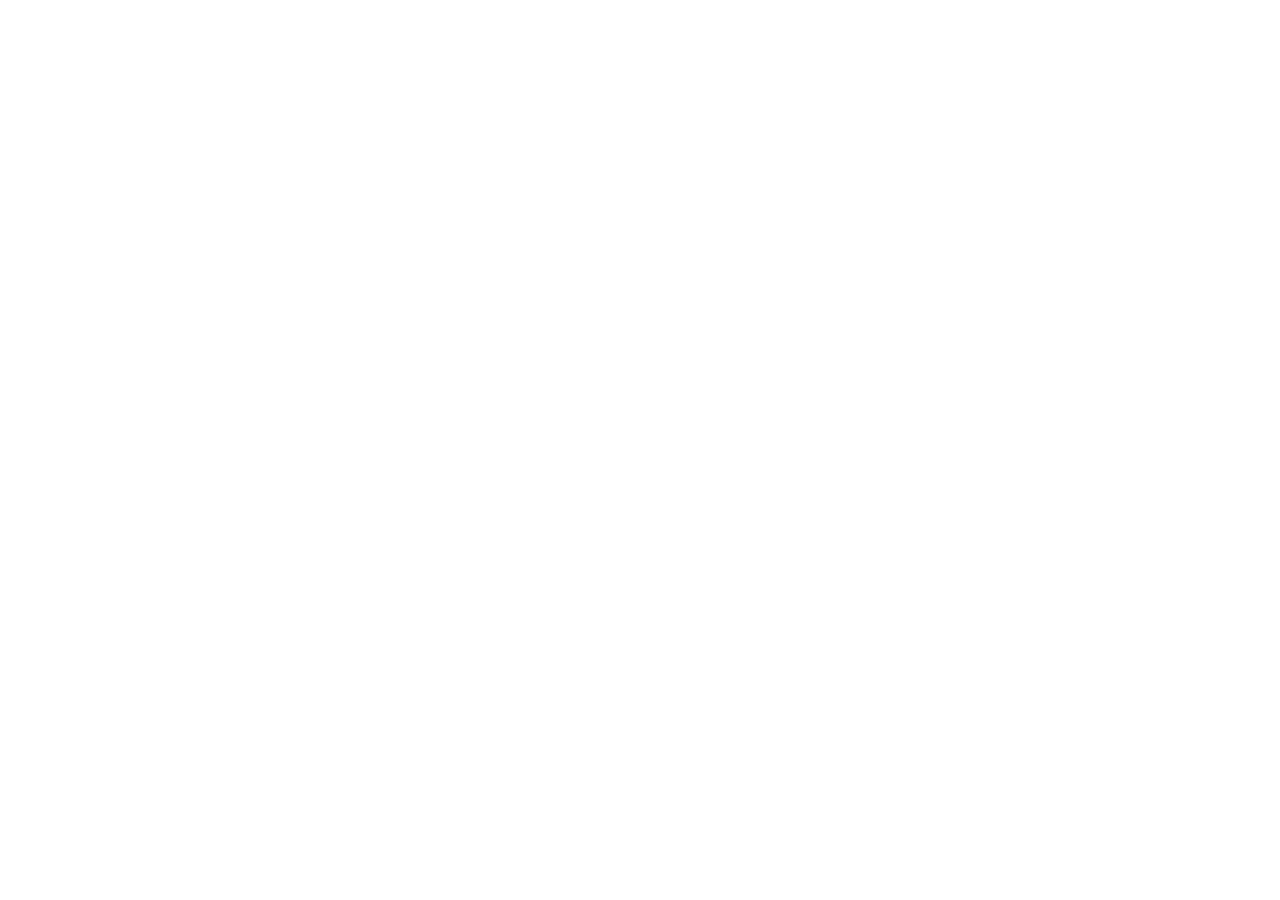
==== index.html @ 3659f941 "Publish full portfolio" ====
<!doctype html>
<html lang="ru">
  <head>
    <meta charset="UTF-8" />
    <meta name="viewport" content="width=device-width, initial-scale=1.0" />
    <meta name="theme-color" content="#07090d" />
    <meta name="description" content="Полное портфолио WEST: техническое администрирование Minecraft-проектов, модерация и завершённый кейс AxoSquad." />
    <meta property="og:title" content="WEST — Full Portfolio" />
    <meta property="og:description" content="Build. Operate. Moderate. Техническое администрирование, игровые системы и работа с командами." />
    <meta property="og:image" content="https://west1kfull.github.io/og.png" />
    <meta property="og:type" content="website" />
    <link rel="icon" href="/favicon.svg" />
    <title>WEST — Full Portfolio</title>
    <script type="module" crossorigin src="/assets/index-50_3t51I.js"></script>
    <link rel="stylesheet" crossorigin href="/assets/index-BlNQ5SjI.css">
  </head>
  <body>
    <div id="root"></div>
  </body>
</html>
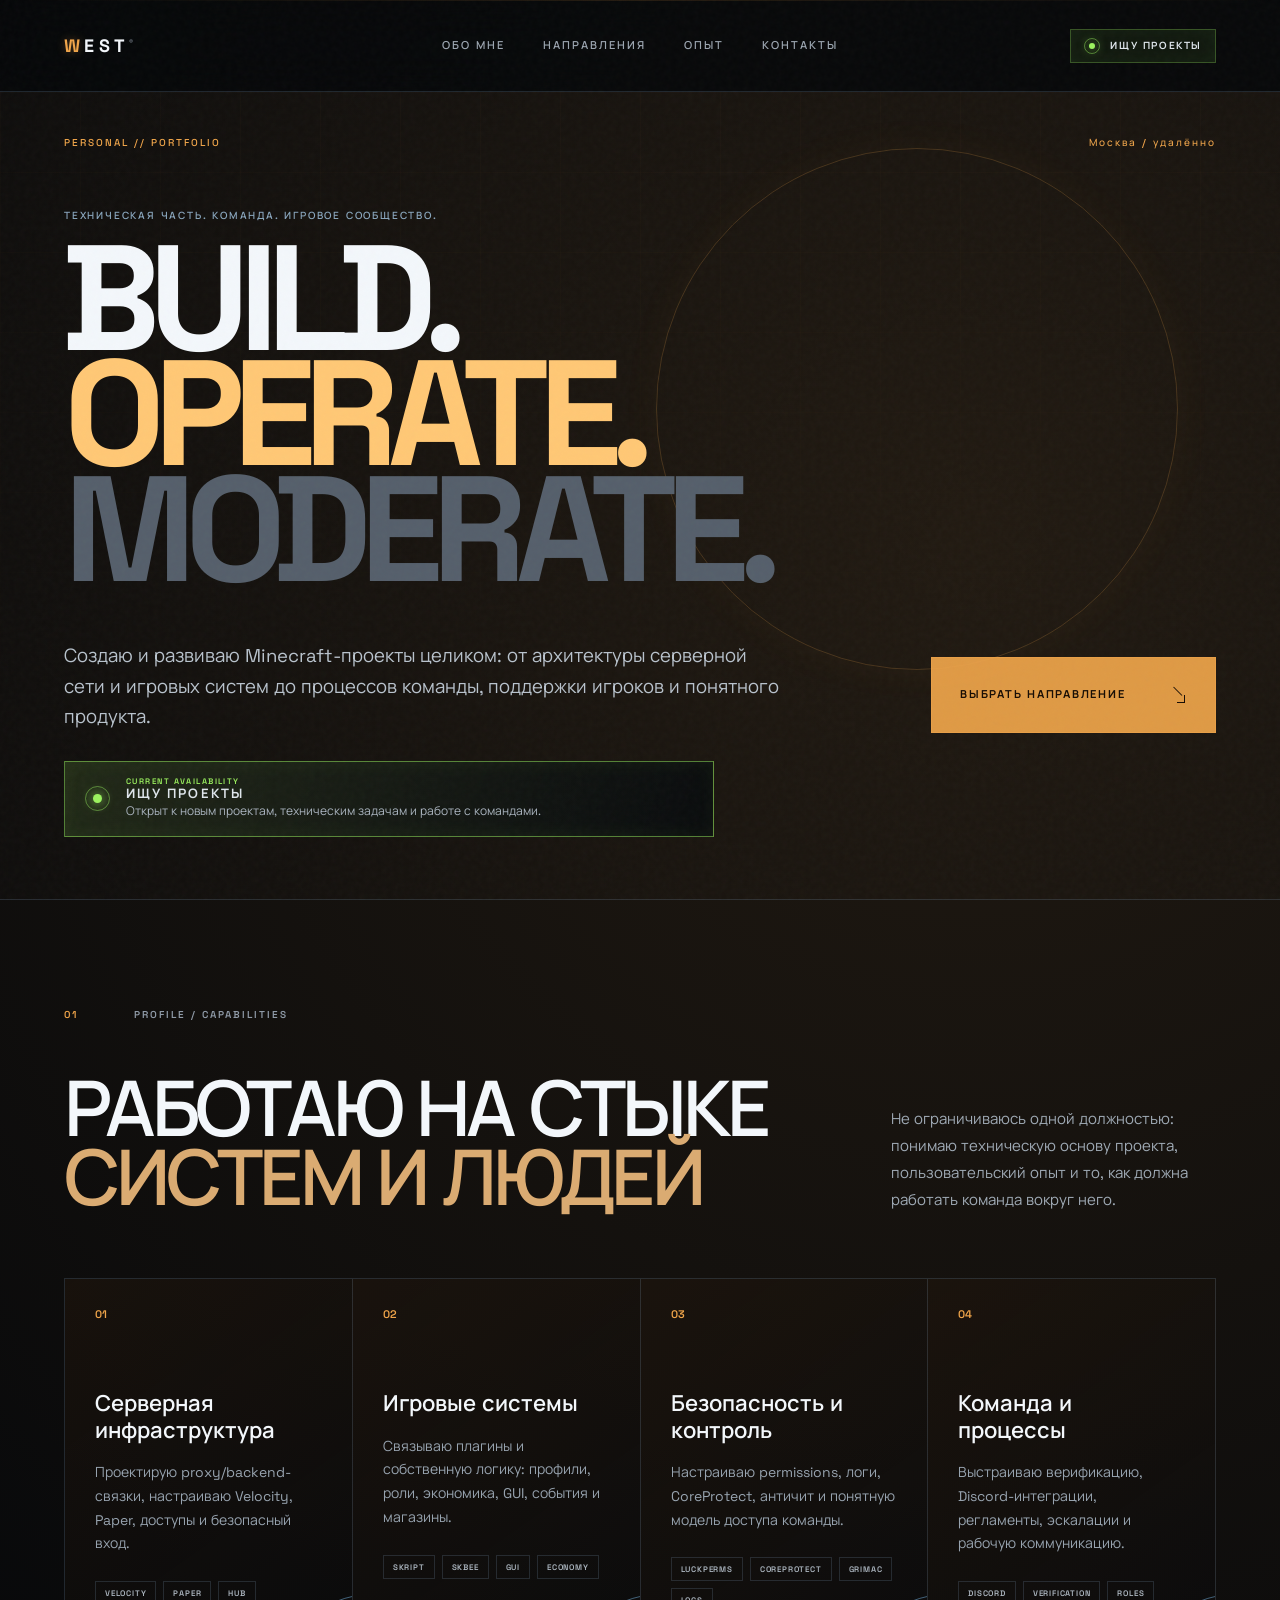
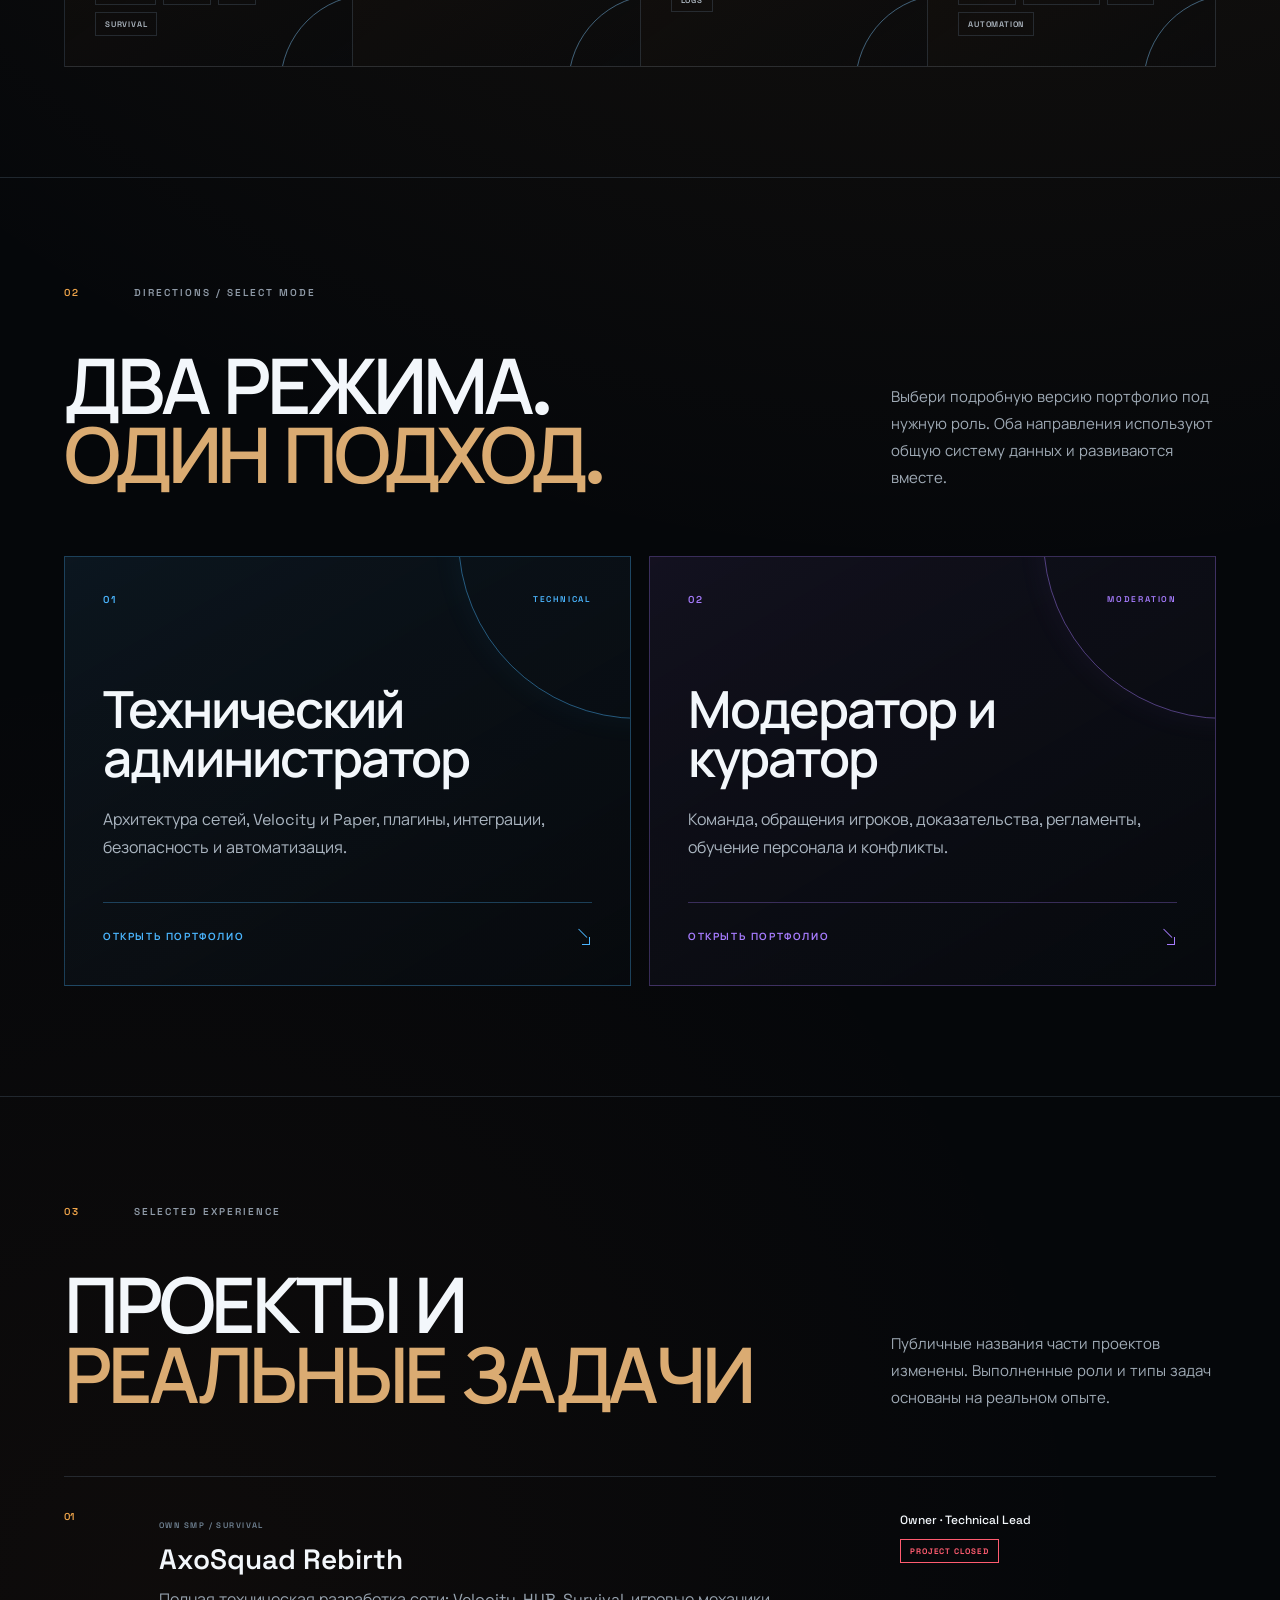
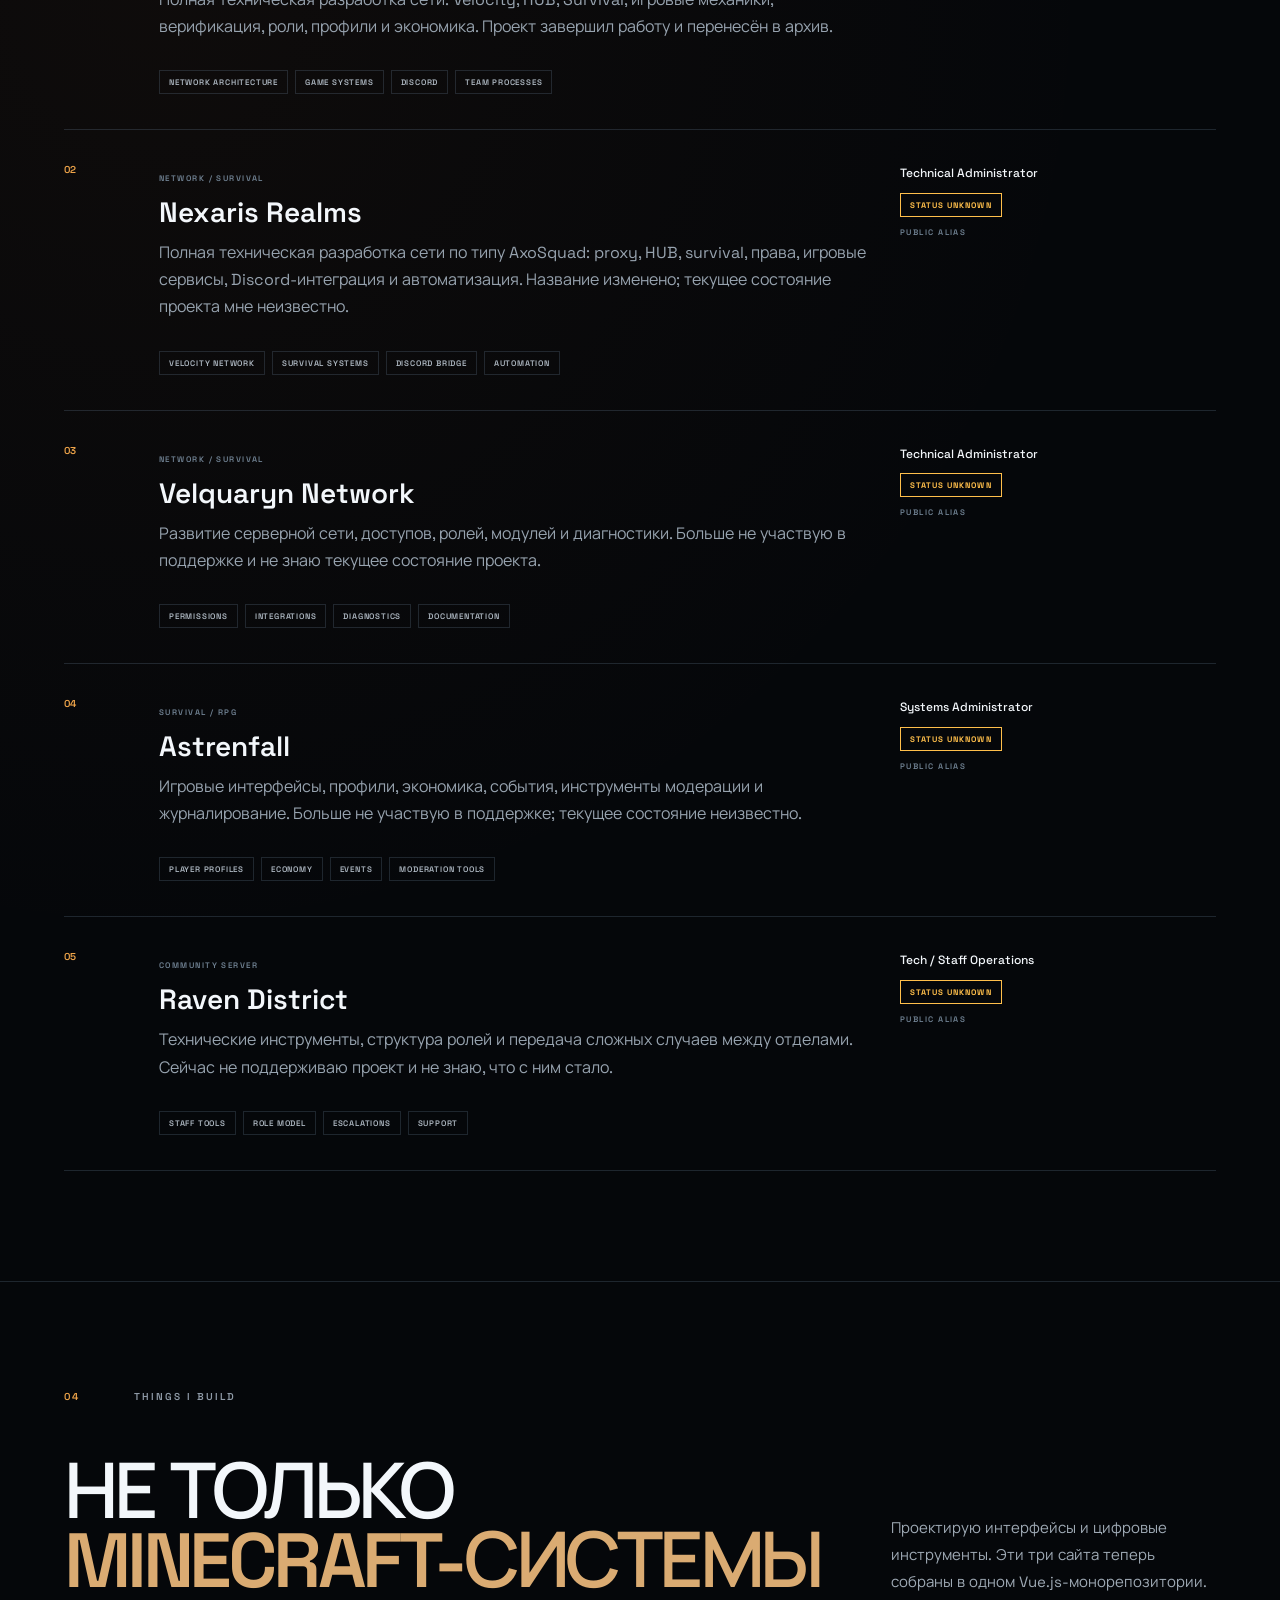
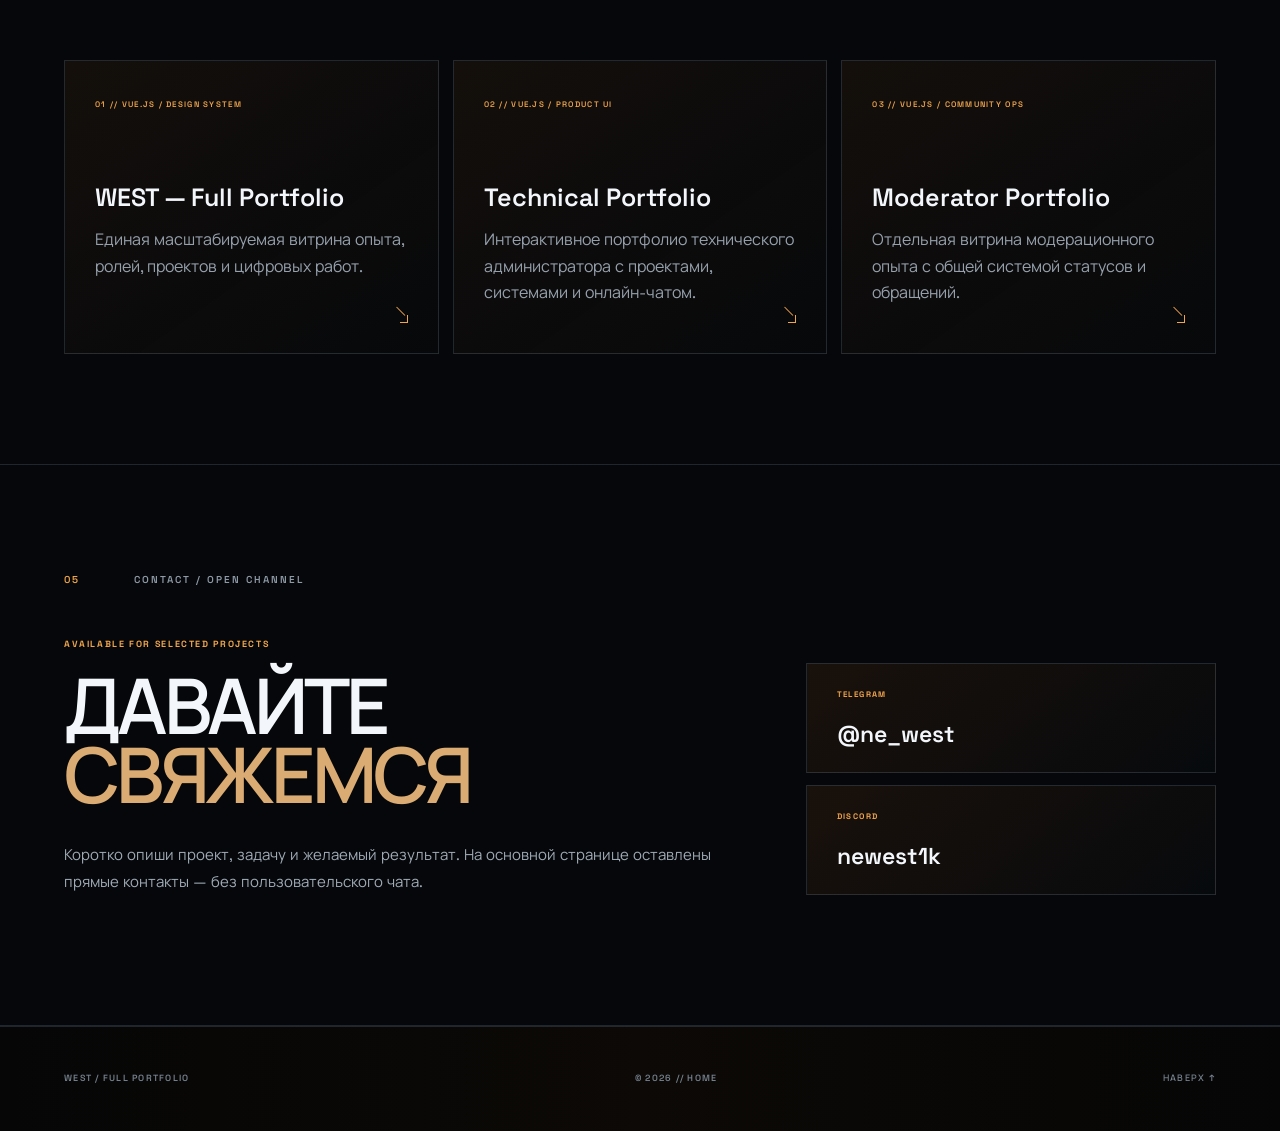
==== commit 9e9572da: "Publish gold main portfolio theme" ====
--- a/index.html
+++ b/index.html
@@ -1,20 +1,4 @@
 <!doctype html>
-<html lang="ru">
-  <head>
-    <meta charset="UTF-8" />
-    <meta name="viewport" content="width=device-width, initial-scale=1.0" />
-    <meta name="theme-color" content="#07090d" />
-    <meta name="description" content="Полное портфолио WEST: техническое администрирование Minecraft-проектов, модерация и завершённый кейс AxoSquad." />
-    <meta property="og:title" content="WEST — Full Portfolio" />
-    <meta property="og:description" content="Build. Operate. Moderate. Техническое администрирование, игровые системы и работа с командами." />
-    <meta property="og:image" content="https://west1kfull.github.io/og.png" />
-    <meta property="og:type" content="website" />
-    <link rel="icon" href="/favicon.svg" />
-    <title>WEST — Full Portfolio</title>
-    <script type="module" crossorigin src="/assets/index-50_3t51I.js"></script>
-    <link rel="stylesheet" crossorigin href="/assets/index-BlNQ5SjI.css">
-  </head>
-  <body>
-    <div id="root"></div>
-  </body>
-</html>
+<html lang="ru"><head><meta charset="UTF-8" /><meta name="viewport" content="width=device-width, initial-scale=1.0" /><meta name="theme-color" content="#05070a" /><meta name="description" content="Полное портфолио WEST: техническое администрирование, модерация, проекты и веб-разработка." /><meta property="og:title" content="WEST — Full Portfolio" /><meta property="og:description" content="Build. Operate. Moderate. Технические системы, команды и цифровые продукты." /><meta property="og:image" content="https://west1kfull.github.io/og.png" /><meta property="og:type" content="website" /><title>WEST — Full Portfolio</title>  <script type="module" crossorigin src="/assets/index-B02CYxAr.js"></script>
+  <link rel="stylesheet" crossorigin href="/assets/index-dMHUCYOS.css">
+</head><body><div id="app"></div></body></html>
--- a/assets/index-dMHUCYOS.css
+++ b/assets/index-dMHUCYOS.css
@@ -0,0 +1 @@
+@import "https://fonts.googleapis.com/css2?family=Manrope:wght@400;500;600;700&family=Space+Grotesk:wght@400;500;600;700&display=swap";:root{--lightningcss-light: ;--lightningcss-dark:initial;color-scheme:dark;--bg:#05070a;--panel:#081019;--panel-2:#0a1420;--line:#92b2cf2e;--line-strong:#7cbeef7a;--text:#f3f7fb;--muted:#8f9aa7;--cyan:#4bb6ff;--cyan-soft:#80cdff;--violet:#a77cff;--violet-soft:#c3a9ff;--green:#9cf35f;--amber:#ffbf4b;--red:#ff5c70;--space:clamp(22px, 5vw, 72px);background:var(--bg);color:var(--text);scroll-behavior:smooth;font-family:Manrope,system-ui,sans-serif}*{box-sizing:border-box}html,body,#app{background:var(--bg);min-height:100%;margin:0}body{overflow-x:hidden}a{color:inherit;text-decoration:none}button,input,textarea{font:inherit}button{color:inherit}::selection{color:#fff;background:#4bb6ff59}.site-shell *{font-family:Space Grotesk,Manrope,system-ui,sans-serif!important}.site-shell{--accent:var(--cyan);background:radial-gradient(circle at 76% 10%, #297eb717, transparent 30%), var(--bg);min-height:100vh;position:relative;overflow:clip}.page-moderator{--accent:var(--violet);background:radial-gradient(circle at 76% 10%, #8a5cff1c, transparent 31%), var(--bg)}.page-home{--accent:#78baff}.noise{pointer-events:none;z-index:50;opacity:.035;background-image:url("data:image/svg+xml,%3Csvg viewBox='0 0 180 180' xmlns='http://www.w3.org/2000/svg'%3E%3Cfilter id='n'%3E%3CfeTurbulence type='fractalNoise' baseFrequency='.9' numOctaves='4' stitchTiles='stitch'/%3E%3C/filter%3E%3Crect width='100%25' height='100%25' filter='url(%23n)' opacity='.8'/%3E%3C/svg%3E");position:fixed;inset:0}.scan-beam{pointer-events:none;z-index:49;opacity:.13;background:linear-gradient(90deg, transparent, var(--accent), transparent);height:1px;animation:10s linear infinite scan;position:fixed;left:0;right:0}.site-header{z-index:20;height:92px;padding:0 var(--space);border-bottom:1px solid var(--line);-webkit-backdrop-filter:blur(18px);backdrop-filter:blur(18px);background:#05070ac7;grid-template-columns:1fr auto 1fr;align-items:center;display:grid;position:relative}.wordmark{letter-spacing:.24em;font:700 18px/1 Space Grotesk,sans-serif}.wordmark span{color:var(--accent);text-shadow:0 0 8px color-mix(in srgb, var(--accent), transparent 65%)}.wordmark sup{color:var(--muted);font-size:8px}.site-header nav{gap:clamp(20px,3vw,50px);display:flex}.site-header nav a{letter-spacing:.18em;color:#9ca6b1;font:600 11px/1 Space Grotesk;transition:color .25s;position:relative}.site-header nav a:after{content:"";background:var(--accent);height:1px;transition:right .3s;position:absolute;bottom:-12px;left:0;right:100%}.site-header nav a:hover{color:#fff}.site-header nav a:hover:after{right:0}.site-header>.live-status{justify-self:end}.live-status{--status-color:var(--green);border:1px solid color-mix(in srgb, var(--status-color), transparent 72%);background:color-mix(in srgb, var(--status-color), transparent 94%);min-height:34px;box-shadow:inset 0 0 18px color-mix(in srgb, var(--status-color), transparent 94%);align-items:center;gap:10px;padding:0 13px;display:inline-flex}.live-status.status-busy{--status-color:var(--amber)}.live-status.status-unavailable{--status-color:var(--red)}.live-status.status-vacation{--status-color:var(--violet)}.status-orbit{border:1px solid color-mix(in srgb, var(--status-color), transparent 55%);border-radius:50%;place-items:center;width:16px;height:16px;animation:1.9s ease-out infinite orbit-pulse;display:grid;position:relative}.status-orbit i{background:var(--status-color);width:6px;height:6px;box-shadow:0 0 12px var(--status-color);border-radius:50%;animation:1.1s steps(2,end) infinite dot-blink}.status-copy{gap:2px;font-style:normal;display:grid}.status-copy strong{letter-spacing:.16em;color:#dfe6ec;font:700 10px/1 Space Grotesk}.status-copy small{letter-spacing:.18em;color:var(--status-color);font:600 8px/1 Space Grotesk}.status-copy em{color:#aab4bf;max-width:520px;font-size:12px;font-style:normal;line-height:1.5}.live-status.is-prominent{border-color:color-mix(in srgb, var(--status-color), transparent 50%);background:linear-gradient(110deg, color-mix(in srgb, var(--status-color), transparent 88%), #05090dc2);gap:16px;min-height:76px;padding:15px 20px}.live-status.is-prominent .status-orbit{width:25px;height:25px}.live-status.is-prominent .status-orbit i{width:9px;height:9px}.live-status.is-prominent .status-copy strong{font-size:13px}.hero{min-height:calc(100vh - 92px);padding:70px var(--space) 48px;border-bottom:1px solid var(--line);flex-direction:column;justify-content:center;display:flex;position:relative}.hero-grid{pointer-events:none;opacity:.22;background-image:linear-gradient(var(--line) 1px, transparent 1px), linear-gradient(90deg, var(--line) 1px, transparent 1px);background-size:80px 80px;animation:20s linear infinite grid-drift;position:absolute;inset:0;-webkit-mask-image:linear-gradient(#000,#0000 92%);mask-image:linear-gradient(#000,#0000 92%)}.hero:before{content:"";border:1px solid color-mix(in srgb, var(--accent), transparent 82%);width:520px;height:520px;box-shadow:0 0 38px color-mix(in srgb, var(--accent), transparent 95%);border-radius:50%;animation:7s ease-in-out infinite halo-breathe;position:absolute;top:7%;right:8%}.hero-kicker{top:46px;left:var(--space);right:var(--space);letter-spacing:.2em;color:var(--accent);justify-content:space-between;font:500 10px/1 Space Grotesk;display:flex;position:absolute}.hero-overline{letter-spacing:.18em;color:#89a6bd;margin:32px 0 18px;font:600 10px/1.5 Space Grotesk;position:relative}.mega-title,.role-title{z-index:1;letter-spacing:-.075em;text-transform:uppercase;margin:0;font:700 clamp(68px,11.7vw,190px)/.77 Space Grotesk,sans-serif;position:relative}.mega-title span,.role-title span{display:block}.mega-title span:first-child{transform:translate(-.02em)}.mega-title span:nth-child(2){color:var(--cyan-soft);text-shadow:none}.mega-title .muted-line{color:#555f6b;-webkit-text-stroke:0;opacity:1}.role-title{font-size:clamp(58px,9.5vw,150px);line-height:.86}.role-title span:last-child{color:color-mix(in srgb, var(--accent), #d8dee5 36%);-webkit-text-stroke:0;text-shadow:none}.hero-bottom{z-index:2;justify-content:space-between;align-items:end;gap:40px;margin-top:54px;display:flex;position:relative}.hero-bottom>p{color:#b9c3cd;max-width:720px;margin:0;font-size:clamp(16px,1.45vw,23px);line-height:1.65}.primary-action{border:1px solid color-mix(in srgb, var(--accent), transparent 45%);background:color-mix(in srgb, var(--accent), transparent 8%);color:#071019;letter-spacing:.16em;justify-content:space-between;align-items:center;min-width:285px;height:76px;padding:0 28px;font:700 11px/1 Space Grotesk;transition:transform .25s,box-shadow .25s;display:flex}.primary-action:hover{box-shadow:0 16px 45px color-mix(in srgb, var(--accent), transparent 77%);transform:translateY(-5px)}.hero-status{z-index:2;margin-top:28px;position:relative}.hero-status .live-status{width:min(650px,100%)}.css-arrow{flex:0 0 20px;width:20px;height:20px;display:block;position:relative}.css-arrow:before{content:"";transform-origin:100%;background:currentColor;width:12px;height:1px;position:absolute;top:10px;left:3px;transform:rotate(45deg)}.css-arrow:after{content:"";border-bottom:1px solid;border-right:1px solid;width:7px;height:7px;position:absolute;bottom:2px;right:2px}.section{padding:110px var(--space);border-bottom:1px solid var(--line);position:relative}.section-label{letter-spacing:.2em;color:var(--muted);grid-template-columns:70px 1fr;margin-bottom:55px;font:600 10px/1 Space Grotesk;display:grid}.section-label span:first-child{color:var(--accent)}.section-heading{grid-template-columns:minmax(0,1.4fr) minmax(280px,.6fr);align-items:end;gap:70px;margin-bottom:65px;display:grid}.section-heading h2,.contact-channel h2{letter-spacing:-.055em;margin:0;font:600 clamp(44px,6vw,96px)/.9 Space Grotesk}.section-heading h2 em,.contact-channel h2 em{color:color-mix(in srgb, var(--accent), #aeb7c1 34%);-webkit-text-stroke:0;font-style:normal}.section-heading>p,.channel-layout>div>p{color:#9faab5;margin:0;font-size:15px;line-height:1.8}.capability-grid{border-top:1px solid var(--line);border-left:1px solid var(--line);grid-template-columns:repeat(4,1fr);display:grid}.capability-card{border-right:1px solid var(--line);border-bottom:1px solid var(--line);background:linear-gradient(145deg,#0d1822bf,#070a0e59);min-height:320px;padding:30px;transition:transform .35s,border-color .35s;position:relative;overflow:hidden}.capability-card:after{content:"";border:1px solid var(--line-strong);border-radius:50%;width:180px;height:180px;transition:transform .5s;position:absolute;bottom:-110px;right:-110px}.capability-card:hover{border-color:color-mix(in srgb, var(--accent), transparent 35%);transform:translateY(-8px)}.capability-card:hover:after{transform:scale(1.45)}.card-index{color:var(--accent);font:600 11px/1 Space Grotesk}.capability-card h3,.system-card h3{margin:70px 0 18px;font:600 22px/1.2 Space Grotesk}.capability-card p,.system-card p{color:#97a3af;margin:0;font-size:14px;line-height:1.7}.tag-row{flex-wrap:wrap;gap:7px;margin-top:25px;display:flex}.tag-row span,.tag-row b{border:1px solid var(--line);color:#aeb8c2;letter-spacing:.1em;text-transform:uppercase;padding:7px 9px;font:600 8px/1 Space Grotesk}.direction-grid{grid-template-columns:1fr 1fr;gap:18px;display:grid}.direction-card{--card-accent:var(--cyan);border:1px solid color-mix(in srgb, var(--card-accent), transparent 70%);background:linear-gradient(150deg, color-mix(in srgb, var(--card-accent), transparent 91%), #070a0ed4);flex-direction:column;min-height:430px;padding:38px;transition:transform .4s cubic-bezier(.2,.8,.2,1),box-shadow .4s;display:flex;position:relative;overflow:hidden}.direction-card.accent-violet{--card-accent:var(--violet)}.direction-card:before{content:"";border:1px solid color-mix(in srgb, var(--card-accent), transparent 55%);width:360px;height:360px;box-shadow:0 0 32px color-mix(in srgb, var(--card-accent), transparent 94%);border-radius:50%;transition:transform .6s;position:absolute;top:-200px;right:-190px}.direction-card:hover{transform:translateY(-10px);box-shadow:0 30px 80px #00000059}.direction-card:hover:before{transform:scale(1.3)translate(-30px,35px)}.direction-top{color:var(--card-accent);letter-spacing:.18em;justify-content:space-between;font:600 10px/1 Space Grotesk;display:flex}.direction-card h3{letter-spacing:-.04em;max-width:600px;margin:auto 0 22px;font:600 clamp(32px,4vw,62px)/.95 Space Grotesk}.direction-card p{color:#aab5c0;max-width:540px;margin:0;line-height:1.75}.direction-link{border-top:1px solid color-mix(in srgb, var(--card-accent), transparent 70%);color:var(--card-accent);letter-spacing:.16em;justify-content:space-between;align-items:center;margin-top:40px;padding-top:24px;font:700 10px/1 Space Grotesk;display:flex}.project-list{border-top:1px solid var(--line)}.project-row{border-bottom:1px solid var(--line);grid-template-columns:65px 1.35fr .6fr;gap:30px;padding:35px 0;transition:padding .3s,background .3s;display:grid}.project-row:hover{background:#0f1c2873;padding-left:16px;padding-right:16px}.project-number{color:var(--accent);font:600 10px/1 Space Grotesk}.project-kind,.project-meta small{color:#718394;letter-spacing:.18em;font:600 8px/1 Space Grotesk}.project-main h3{margin:12px 0 13px;font:600 28px/1 Space Grotesk}.project-main p{color:#97a3af;max-width:780px;margin:0;line-height:1.7}.project-meta{align-content:start;justify-items:start;gap:11px;display:grid}.project-meta strong{font:500 12px/1.4 Space Grotesk}.project-meta>span{letter-spacing:.13em;border:1px solid;padding:7px 9px;font:700 8px/1 Space Grotesk}.state-closed{color:var(--red)}.state-unknown{color:var(--amber)}.project-tags{grid-column:2/4;margin:0}.work-grid{grid-template-columns:repeat(3,1fr);gap:14px;display:grid}.work-card{border:1px solid var(--line);background:linear-gradient(135deg,#0a131ccc,#0000);min-height:290px;padding:30px;transition:border-color .3s,transform .3s;position:relative}.work-card:hover{border-color:var(--accent);transform:translateY(-7px)}.work-card>span{color:var(--accent);letter-spacing:.16em;font:600 8px/1 Space Grotesk}.work-card h3{margin:72px 0 16px;font:600 25px/1.1 Space Grotesk}.work-card p{color:#96a1ad;line-height:1.65}.work-card .css-arrow{color:var(--accent);position:absolute;bottom:28px;right:28px}.signal-strip{min-height:58px;padding:0 var(--space);border-bottom:1px solid var(--line);color:#91a4b6;letter-spacing:.15em;justify-content:space-between;align-items:center;gap:20px;font:600 9px/1 Space Grotesk;display:flex;overflow:hidden}.signal-strip i{background:var(--accent);width:4px;height:4px;box-shadow:0 0 10px var(--accent);border-radius:50%;animation:1.3s steps(2,end) infinite dot-blink}.tech-project-grid{grid-template-columns:repeat(2,1fr);gap:14px;display:grid}.tech-project{border:1px solid var(--line);text-align:left;cursor:pointer;background:linear-gradient(140deg,#0b1823d9,#04070a99);width:100%;min-height:380px;padding:32px;transition:transform .35s,border-color .35s,box-shadow .35s;position:relative;overflow:hidden}.tech-project:after{content:"";border:1px solid color-mix(in srgb, var(--accent), transparent 70%);height:290px;position:absolute;inset:auto -15% -65% 40%;transform:rotate(-12deg)}.tech-project:hover,.tech-project:focus-visible{border-color:color-mix(in srgb, var(--accent), transparent 35%);outline:none;transform:translateY(-8px);box-shadow:0 24px 75px #00000052}.tech-project-head{color:var(--accent);letter-spacing:.16em;justify-content:space-between;font:700 9px/1 Space Grotesk;display:flex}.tech-project-head strong{color:var(--red)}.tech-project:not(:first-child) .tech-project-head strong{color:var(--amber)}.tech-project h3{margin:80px 0 20px;font:600 clamp(30px,4vw,56px)/.95 Space Grotesk}.tech-project p{color:#9aa7b4;max-width:680px;line-height:1.75}.system-grid{grid-template-columns:repeat(4,1fr);display:grid}.system-card{border:1px solid var(--line);min-height:330px;margin:-1px 0 0 -1px;padding:30px}.system-card>span{color:var(--accent);font:700 9px/1 Space Grotesk}.system-card .tag-row b{font-weight:600}.plugin-list{border:1px solid var(--line)}.plugin-row{border-bottom:1px solid var(--line);grid-template-columns:55px .55fr 1fr .45fr;align-items:center;gap:25px;min-height:118px;padding:24px 28px;transition:background .25s,padding .25s;display:grid}.plugin-row:last-child{border-bottom:0}.plugin-row:hover{background:color-mix(in srgb, var(--accent), transparent 94%);padding-left:38px}.plugin-row>span{color:var(--accent);font:700 9px/1 Space Grotesk}.plugin-row h3{margin:0;font:600 23px/1 Space Grotesk}.plugin-row p{color:#99a6b2;margin:0}.plugin-row small{color:#718191;letter-spacing:.1em;text-transform:uppercase;font:600 9px/1.4 Space Grotesk}.case-grid{grid-template-columns:repeat(3,1fr);gap:14px;display:grid}.case-card{text-align:left;border:1px solid var(--line);cursor:pointer;background:linear-gradient(145deg,#1c113061,#06080ccc);flex-direction:column;width:100%;min-height:470px;padding:30px;transition:transform .35s,border-color .35s,box-shadow .35s;display:flex}.case-card:hover,.case-card:focus-visible{border-color:color-mix(in srgb, var(--violet), transparent 35%);outline:none;transform:translateY(-9px);box-shadow:0 24px 75px #00000057}.case-code{color:var(--violet);letter-spacing:.17em;font:700 9px/1 Space Grotesk}.case-card>span{color:#927db6;letter-spacing:.12em;text-transform:uppercase;margin-top:58px;font:600 9px/1 Space Grotesk}.case-card h3{margin:13px 0 19px;font:600 31px/1 Space Grotesk}.case-card p{color:#a59eaf;margin:0;line-height:1.75}.case-card footer{border-top:1px solid var(--line);gap:8px;margin-top:auto;padding-top:24px;display:grid}.case-card footer small{color:var(--violet);letter-spacing:.16em;font:700 8px/1 Space Grotesk}.case-card footer strong{font-size:12px;line-height:1.5}.card-open-hint{z-index:2;border-top:1px solid color-mix(in srgb, var(--accent), transparent 74%);color:var(--accent);letter-spacing:.15em;justify-content:space-between;align-items:center;margin-top:26px;padding-top:20px;font:700 9px/1 Space Grotesk;display:flex;position:relative}.case-card .card-open-hint{color:var(--violet);border-top-color:color-mix(in srgb, var(--violet), transparent 74%)}.card-open-hint .css-arrow{transform:scale(.72)}.details-backdrop{--modal-accent:var(--cyan);z-index:200;-webkit-backdrop-filter:blur(12px);backdrop-filter:blur(12px);background:#020407d1;place-items:center;padding:clamp(14px,4vw,56px);display:grid;position:fixed;inset:0}.details-backdrop.theme-violet{--modal-accent:var(--violet)}.details-dialog{border:1px solid color-mix(in srgb, var(--modal-accent), transparent 48%);background:radial-gradient(circle at 84% 5%, color-mix(in srgb, var(--modal-accent), transparent 88%), transparent 32%), #070b10;width:min(980px,100%);max-height:min(880px,92dvh);color:var(--text);position:relative;overflow:auto;box-shadow:0 35px 120px #0000009e}.details-dialog:before{content:"";pointer-events:none;background-image:linear-gradient(#7e9db709 1px,#0000 1px),linear-gradient(90deg,#7e9db709 1px,#0000 1px);background-size:52px 52px;position:absolute;inset:0}.details-dialog-head{z-index:3;border-bottom:1px solid var(--line);-webkit-backdrop-filter:blur(14px);backdrop-filter:blur(14px);background:#070b10e8;justify-content:space-between;align-items:center;min-height:76px;padding:18px 22px 18px clamp(22px,4vw,48px);display:flex;position:sticky;top:0}.details-dialog-head>div{flex-wrap:wrap;gap:12px 22px;display:flex}.details-dialog-head span,.details-dialog-head small{letter-spacing:.17em;font:700 9px/1 Space Grotesk}.details-dialog-head span{color:var(--modal-accent)}.details-dialog-head small{color:var(--muted)}.details-close{border:1px solid var(--line);cursor:pointer;background:#ffffff06;flex:0 0 40px;width:40px;height:40px;transition:border-color .25s,background .25s,transform .25s;position:relative}.details-close:hover,.details-close:focus-visible{border-color:var(--modal-accent);background:color-mix(in srgb, var(--modal-accent), transparent 91%);outline:none;transform:rotate(4deg)}.details-close i{background:#dce5ed;width:15px;height:1px;position:absolute;top:19px;left:12px;transform:rotate(45deg)}.details-close i:last-child{transform:rotate(-45deg)}.details-dialog-body{z-index:1;padding:clamp(30px,6vw,72px);position:relative}.details-overline{color:var(--modal-accent);letter-spacing:.19em;margin:0 0 18px;font:700 9px/1 Space Grotesk}.details-dialog h2{letter-spacing:-.045em;max-width:780px;margin:0;font:650 clamp(42px,7vw,86px)/.92 Space Grotesk,Manrope,sans-serif}.details-intro{color:#b5c0ca;max-width:820px;margin:30px 0 0;font-size:clamp(15px,1.7vw,19px);line-height:1.75}.details-work{margin-top:52px}.details-work h3{color:#768695;letter-spacing:.17em;margin:0 0 20px;font:700 9px/1 Space Grotesk}.details-work ol{border-top:1px solid var(--line);margin:0;padding:0;list-style:none}.details-work li{border-bottom:1px solid var(--line);grid-template-columns:52px 1fr;align-items:center;min-height:80px;padding:18px 0;display:grid}.details-work li>span{color:var(--modal-accent);letter-spacing:.14em;font:700 9px/1 Space Grotesk}.details-work li p{color:#d1d8df;margin:0;font-size:14px;line-height:1.65}.details-result{border-left:2px solid var(--modal-accent);background:color-mix(in srgb, var(--modal-accent), transparent 94%);margin-top:42px;padding:24px 26px}.details-result small{color:var(--modal-accent);letter-spacing:.16em;font:700 8px/1 Space Grotesk}.details-result p{color:#c1cbd4;margin:12px 0 0;font-size:14px;line-height:1.7}.details-enter-active,.details-leave-active{transition:opacity .28s}.details-enter-active .details-dialog,.details-leave-active .details-dialog{transition:transform .38s cubic-bezier(.2,.8,.2,1),opacity .28s}.details-enter-from,.details-leave-to{opacity:0}.details-enter-from .details-dialog,.details-leave-to .details-dialog{opacity:0;transform:translateY(28px)scale(.975)}.moderation-grid{border:1px solid var(--line);grid-template-columns:repeat(4,1fr);display:grid}.moderation-card{border-right:1px solid var(--line);min-height:270px;padding:30px}.moderation-card:last-child{border-right:0}.moderation-card span{color:var(--violet);font:700 9px/1 Space Grotesk}.moderation-card h3{margin:72px 0 18px;font:600 20px/1 Space Grotesk}.moderation-card p{color:#a39bac;line-height:1.7}.process-track{grid-template-columns:1fr 30px 1fr 30px 1fr 30px 1fr;align-items:center;display:grid}.process-track>div{border:1px solid var(--line);background:#100b1a66;flex-direction:column;min-height:190px;padding:28px;display:flex}.process-track>div span{color:var(--violet);font:700 9px/1 Space Grotesk}.process-track>div strong{letter-spacing:.08em;margin-top:auto;font:600 15px/1 Space Grotesk}.process-track>div small{color:#8e859a;margin-top:10px}.process-track>i{background:var(--violet);height:1px;box-shadow:0 0 12px #a77cff80}.contact-channel{padding-bottom:130px}.channel-layout{grid-template-columns:1fr minmax(330px,.62fr);align-items:end;gap:80px;display:grid}.channel-layout>div>small{color:var(--accent);letter-spacing:.18em;margin-bottom:24px;font:700 9px/1 Space Grotesk;display:block}.channel-layout>div>p{max-width:720px;margin-top:30px}.chat-entry-card{text-align:left;border:1px solid color-mix(in srgb, var(--card-color), transparent 48%);background:linear-gradient(145deg, color-mix(in srgb, var(--card-color), transparent 90%), #05090eeb);cursor:pointer;--card-color:var(--cyan);grid-template-rows:auto 1fr;grid-template-columns:18px 1fr 24px;column-gap:16px;width:100%;min-height:165px;padding:32px 38px;transition:transform .3s,box-shadow .3s;display:grid;position:relative}.chat-entry-card.theme-violet{--card-color:var(--violet)}.chat-entry-card:hover{box-shadow:0 24px 70px color-mix(in srgb, var(--card-color), transparent 82%);transform:translateY(-7px)}.chat-entry-card .channel-dot{background:var(--green);width:12px;height:12px;box-shadow:0 0 14px var(--green);border-radius:50%;grid-row:1/3;align-self:center;animation:1.1s steps(2,end) infinite dot-blink}.chat-entry-card small{color:#748395;letter-spacing:.16em;font:700 8px/1 Space Grotesk}.chat-entry-card strong{align-self:end;font:700 18px/1 Space Grotesk}.chat-entry-card .css-arrow{color:var(--card-color);grid-area:1/3/3;align-self:center}.contact-links{gap:12px;display:grid}.contact-links a{border:1px solid var(--line);background:#0a111880;flex-direction:column;justify-content:space-between;min-height:110px;padding:26px 30px;transition:border-color .25s,transform .25s;display:flex}.contact-links a:hover{border-color:var(--accent);transform:translate(-7px)}.contact-links small{color:var(--accent);letter-spacing:.17em;font:700 8px/1 Space Grotesk}.contact-links strong{font:600 23px/1 Space Grotesk}.site-footer{z-index:2;min-height:105px;padding:0 var(--space);border-top:1px solid var(--line);color:#75818e;letter-spacing:.14em;background:#040609;justify-content:space-between;align-items:center;font:600 9px/1 Space Grotesk;display:flex;position:relative}.site-footer a{transition:color .2s}.site-footer a:hover{color:var(--accent)}.reveal{opacity:0;transition:opacity .8s,transform .8s cubic-bezier(.2,.7,.2,1);transform:translateY(32px)}.reveal.is-visible{opacity:1;transform:translateY(0)}.capability-card:nth-child(2),.system-card:nth-child(2),.moderation-card:nth-child(2){transition-delay:80ms}.capability-card:nth-child(3),.system-card:nth-child(3),.moderation-card:nth-child(3){transition-delay:.16s}.capability-card:nth-child(4),.system-card:nth-child(4),.moderation-card:nth-child(4){transition-delay:.24s}@keyframes scan{0%{top:-2px}to{top:100vh}}@keyframes grid-drift{to{background-position:80px 80px}}@keyframes halo-breathe{0%,to{opacity:.55;transform:scale(.96)}50%{opacity:1;transform:scale(1.05)}}@keyframes dot-blink{50%{opacity:.28}}@keyframes orbit-pulse{0%{box-shadow:0 0 0 0 color-mix(in srgb, var(--status-color), transparent 45%)}to{box-shadow:0 0 0 10px #0000}}@media (prefers-reduced-motion:reduce){*,:before,:after{scroll-behavior:auto!important;transition-duration:.001ms!important;animation-duration:.001ms!important;animation-iteration-count:1!important}.reveal{opacity:1;transform:none}}@media (width<=1050px){.site-header{grid-template-columns:1fr auto}.site-header nav{display:none}.capability-grid,.system-grid,.moderation-grid{grid-template-columns:repeat(2,1fr)}.case-grid,.work-grid{grid-template-columns:1fr}.project-row{grid-template-columns:50px 1fr}.project-meta,.project-tags{grid-column:2}.section-heading,.channel-layout{grid-template-columns:1fr;gap:35px}.plugin-row{grid-template-columns:40px .55fr 1fr}.plugin-row small{grid-column:2/4}}@media (width<=700px){:root{--space:18px}.site-header{height:74px}.site-header .live-status{padding:0 9px}.site-header .status-copy strong{letter-spacing:.1em;font-size:8px}.site-header .status-orbit{width:13px;height:13px}.wordmark{font-size:15px}.hero{min-height:auto;padding-top:125px;padding-bottom:50px}.hero:before{width:260px;height:260px;top:55px;right:-80px}.hero-kicker{top:35px}.hero-overline{font-size:8px}.mega-title{font-size:clamp(55px,19vw,88px);line-height:.82}.role-title{font-size:clamp(45px,14vw,78px);line-height:.88}.hero-bottom{flex-direction:column;align-items:stretch;margin-top:42px}.primary-action{width:100%;min-width:0;height:68px}.live-status.is-prominent{min-height:88px}.section{padding-top:78px;padding-bottom:78px}.section-label{grid-template-columns:45px 1fr;margin-bottom:38px}.section-heading{margin-bottom:42px}.section-heading h2,.contact-channel h2{font-size:clamp(40px,12vw,62px)}.capability-grid,.system-grid,.moderation-grid,.direction-grid,.tech-project-grid{grid-template-columns:1fr}.capability-card,.system-card{min-height:270px}.direction-card{min-height:355px;padding:27px}.project-row{gap:15px}.project-main h3{font-size:23px}.project-main p{font-size:13px}.signal-strip{justify-content:flex-start;overflow-x:auto}.signal-strip span{flex:none}.plugin-row{grid-template-columns:30px 1fr;padding:23px 18px}.plugin-row p,.plugin-row small{grid-column:2}.process-track{grid-template-columns:1fr;gap:8px}.process-track>i{justify-self:center;width:1px;height:22px}.chat-entry-card{min-height:140px;padding:25px 22px}.site-footer{text-align:center;flex-direction:column;justify-content:center;gap:18px;min-height:125px}.tech-project{min-height:395px;padding:24px}.tech-project h3{margin-top:64px}.case-card{min-height:455px;padding:24px}.details-backdrop{align-items:end;padding:8px}.details-dialog{max-height:94dvh}.details-dialog-head{min-height:66px;padding-left:20px}.details-dialog-body{padding:32px 20px 28px}.details-dialog h2{font-size:clamp(38px,13vw,58px)}.details-intro{margin-top:22px}.details-work{margin-top:38px}.details-work li{grid-template-columns:38px 1fr;align-items:start}.details-result{margin-top:32px;padding:20px}}.chat-dock{--chat-accent:var(--cyan);--footer-lift:0px;right:22px;bottom:calc(22px + var(--footer-lift));z-index:45;transition:bottom .12s linear;position:fixed}.page-moderator .chat-dock{--chat-accent:var(--violet)}.chat-launcher{text-align:left;border:1px solid color-mix(in srgb, var(--chat-accent), transparent 38%);-webkit-backdrop-filter:blur(16px);backdrop-filter:blur(16px);cursor:pointer;background:#050d15ed;grid-template-columns:16px 1fr 22px;align-items:center;gap:14px;width:285px;min-height:86px;padding:18px 22px;transition:transform .28s,border-color .28s,box-shadow .28s;display:grid;position:relative;box-shadow:0 18px 60px #00000057}.page-moderator .chat-launcher{background:#0d0817f0}.chat-launcher:hover{border-color:var(--chat-accent);box-shadow:0 23px 75px color-mix(in srgb, var(--chat-accent), transparent 84%);transform:translateY(-6px)}.launcher-dot{--dot-color:var(--green);background:var(--dot-color);width:10px;height:10px;box-shadow:0 0 13px var(--dot-color);border-radius:50%;animation:1.15s steps(2,end) infinite chat-dot}.status-busy .launcher-dot{--dot-color:var(--amber)}.status-unavailable .launcher-dot{--dot-color:var(--red)}.status-vacation .launcher-dot{--dot-color:var(--violet)}.chat-launcher>span:nth-child(2),.chat-header>div>span:last-child{gap:9px;display:grid}.chat-launcher small,.chat-header small{color:#6f8294;letter-spacing:.16em;font:700 8px/1 Space Grotesk}.chat-launcher strong,.chat-header strong{letter-spacing:.04em;font:700 14px/1 Space Grotesk}.launcher-arrow{width:18px;height:18px;color:var(--chat-accent);position:relative}.launcher-arrow:before{content:"";background:currentColor;width:10px;height:1px;position:absolute;top:9px;left:2px;transform:rotate(-45deg)}.launcher-arrow:after{content:"";border-top:1px solid;border-right:1px solid;width:6px;height:6px;position:absolute;top:2px;right:2px}.chat-launcher>b{background:var(--chat-accent);color:#071019;border-radius:20px;place-items:center;min-width:23px;height:23px;padding:0 5px;font:800 9px/1 Space Grotesk;display:grid;position:absolute;top:-8px;right:-8px}.chat-window{border:1px solid color-mix(in srgb, var(--chat-accent), transparent 35%);-webkit-backdrop-filter:blur(22px);backdrop-filter:blur(22px);background:#050b11f7;flex-direction:column;width:min(410px,100vw - 24px);height:min(660px,100vh - 35px);animation:.3s cubic-bezier(.2,.8,.2,1) chat-open;display:flex;overflow:hidden;box-shadow:0 28px 90px #0000008c}.page-moderator .chat-window{background:#0c0813fa}.chat-window.admin-mode{width:min(1040px,100vw - 44px);height:min(760px,100vh - 44px)}.chat-header{border-bottom:1px solid color-mix(in srgb, var(--chat-accent), transparent 65%);background:color-mix(in srgb, var(--chat-accent), transparent 95%);flex:0 0 78px;justify-content:space-between;align-items:center;padding:0 20px;display:flex}.chat-header>div{align-items:center;gap:14px;display:flex}.chat-header>button{border:1px solid var(--line);color:#8b99a7;cursor:pointer;background:0 0;width:34px;height:34px;font-size:22px}.chat-header>button:hover{border-color:var(--chat-accent);color:#fff}.chat-auth{flex-direction:column;flex:1;justify-content:center;padding:34px;display:flex}.chat-auth>span{color:var(--chat-accent);letter-spacing:.17em;font:700 8px/1 Space Grotesk}.chat-auth h3{margin:16px 0 12px;font:600 27px/1.05 Space Grotesk}.chat-auth p{color:#8998a6;margin:0 0 28px;font-size:13px;line-height:1.7}.chat-auth input,.chat-search input{border:1px solid var(--line);color:#fff;background:#010509b8;outline:none;width:100%;height:50px;padding:0 14px}.chat-auth input:focus,.chat-search input:focus{border-color:var(--chat-accent)}.chat-auth>button{border:1px solid var(--chat-accent);background:var(--chat-accent);color:#071019;letter-spacing:.14em;cursor:pointer;height:52px;margin-top:10px;font:800 10px/1 Space Grotesk}.platform-switch{grid-template-columns:1fr 1fr;margin-bottom:10px;display:grid}.platform-switch button{border:1px solid var(--line);color:#758391;letter-spacing:.12em;cursor:pointer;background:0 0;height:40px;font:700 8px/1 Space Grotesk}.platform-switch button.active{border-color:var(--chat-accent);color:var(--chat-accent);background:color-mix(in srgb, var(--chat-accent), transparent 92%)}.status-warning{color:var(--red);margin-top:15px;line-height:1.5}.visitor-profile,.conversation-bar{border-bottom:1px solid var(--line);color:#81909d;letter-spacing:.1em;text-transform:uppercase;justify-content:space-between;align-items:center;min-height:47px;padding:0 16px;font:600 8px/1 Space Grotesk;display:flex}.visitor-profile button,.conversation-bar button{color:var(--chat-accent);font:inherit;cursor:pointer;background:0 0;border:0}.message-list{scrollbar-color:color-mix(in srgb, var(--chat-accent), transparent 45%) transparent;flex-direction:column;flex:1;gap:11px;min-height:0;padding:18px;display:flex;overflow-y:auto}.message{border:1px solid var(--line);background:#0e171fb3;gap:7px;max-width:82%;padding:11px 13px;display:grid}.message.mine{border-color:color-mix(in srgb, var(--chat-accent), transparent 60%);background:color-mix(in srgb, var(--chat-accent), transparent 90%);align-self:flex-end}.message.theirs{align-self:flex-start}.message p{white-space:pre-wrap;overflow-wrap:anywhere;margin:0;font-size:13px;line-height:1.55}.message time{color:#667482;font:500 8px/1 Space Grotesk}.message time em{color:color-mix(in srgb, var(--chat-accent), #fff 15%);font-style:normal}.message-file{text-align:left;border:1px solid var(--line);cursor:pointer;background:#02060a80;gap:5px;padding:10px;display:grid}.message-file span{color:var(--chat-accent);letter-spacing:.14em;font:700 7px/1 Space Grotesk}.message-file strong{text-overflow:ellipsis;color:#dce5ed;font-size:11px;overflow:hidden}.message-file small{color:#71808e;font-size:8px}.status-banner{color:var(--amber);background:#ffbf4b14;border-top:1px solid #ffbf4b40;padding:9px 15px;font-size:10px;line-height:1.4}.chat-compose{border-top:1px solid var(--line);background:#03070bd9;flex:none;grid-template-columns:38px 1fr 42px;gap:8px;min-height:76px;padding:11px;display:grid;position:relative}.chat-compose textarea{resize:none;border:1px solid var(--line);color:#fff;background:#0c131aa6;outline:none;min-height:52px;max-height:100px;padding:11px 12px;font-size:12px}.chat-compose textarea:focus{border-color:var(--chat-accent)}.chat-compose>button,.attach-button{border:1px solid var(--chat-accent);background:var(--chat-accent);color:#071019;cursor:pointer;place-items:center;width:100%;height:52px;font:700 20px/1 Space Grotesk;display:grid}.attach-button{border-color:var(--line);color:var(--chat-accent);background:0 0}.attach-button input{display:none}.chat-compose>button:disabled{opacity:.35;cursor:not-allowed}.attach-button:has(input:disabled){opacity:.35;cursor:not-allowed}.file-chip{border:1px solid var(--line);color:#91a0ae;grid-column:1/-1;justify-content:space-between;align-items:center;padding:7px 9px;font-size:9px;display:flex}.file-chip button{color:var(--red);cursor:pointer;background:0 0;border:0}.chat-error{color:#ff8998;background:#ff5c7014;border-top:1px solid #ff5c704d;flex:none;margin:0;padding:9px 14px;font-size:10px}.empty-state{color:#536271;letter-spacing:.16em;margin:auto;font:700 9px/1 Space Grotesk}.admin-layout{flex:1;grid-template-columns:330px 1fr;min-height:0;display:grid}.admin-sidebar{border-right:1px solid var(--line);flex-direction:column;min-height:0;display:flex}.admin-status-control{border-bottom:1px solid var(--line);padding:14px}.admin-status-control>small{color:#6d7d8c;letter-spacing:.15em;margin-bottom:10px;font:700 7px/1 Space Grotesk;display:block}.admin-status-control>div{grid-template-columns:1fr 1fr;gap:5px;display:grid}.admin-status-control button{--button-status:var(--green);border:1px solid var(--line);color:#7f8d9b;letter-spacing:.08em;cursor:pointer;background:0 0;align-items:center;gap:6px;min-height:29px;padding:0 7px;font:700 7px/1 Space Grotesk;display:flex}.admin-status-control button.status-busy{--button-status:var(--amber)}.admin-status-control button.status-unavailable{--button-status:var(--red)}.admin-status-control button.status-vacation{--button-status:var(--violet)}.admin-status-control button i{background:var(--button-status);width:5px;height:5px;box-shadow:0 0 7px var(--button-status);border-radius:50%}.admin-status-control button.active{border-color:var(--button-status);color:var(--button-status);background:color-mix(in srgb, var(--button-status), transparent 93%)}.chat-search{border:1px solid var(--line);grid-template-columns:30px 1fr;align-items:center;margin:10px;display:grid}.chat-search span{text-align:center;color:var(--chat-accent)}.chat-search input{border:0;height:38px}.session-list{flex:1;min-height:0;overflow-y:auto}.session-item{text-align:left;border:0;border-top:1px solid var(--line);cursor:pointer;background:0 0;grid-template-columns:auto 1fr;gap:6px 8px;width:100%;min-height:92px;padding:13px 42px 13px 14px;display:grid;position:relative}.session-item:hover,.session-item.active{background:color-mix(in srgb, var(--chat-accent), transparent 94%)}.session-item.active{box-shadow:inset 2px 0 var(--chat-accent)}.source-badge{color:var(--cyan);letter-spacing:.12em;border:1px solid;align-self:center;padding:4px 5px;font:800 6px/1 Space Grotesk}.source-badge.source-moderator{color:var(--violet)}.session-item strong{align-self:center;font:600 11px/1 Space Grotesk}.session-item small{color:#647482;text-transform:uppercase;grid-column:1/3;font-size:8px}.session-item p{text-overflow:ellipsis;white-space:nowrap;color:#83919f;grid-column:1/3;margin:0;font-size:10px;overflow:hidden}.session-item>b{background:var(--chat-accent);color:#071019;border-radius:14px;place-items:center;min-width:19px;height:19px;font-size:8px;display:grid;position:absolute;top:14px;right:13px}.admin-conversation{flex-direction:column;min-width:0;display:flex}.conversation-bar{min-height:58px}.conversation-bar span{gap:5px;display:grid}.conversation-bar small{color:var(--chat-accent);letter-spacing:.13em;font-size:7px}.conversation-bar strong{color:#e6edf3;font-size:12px}.conversation-bar button{color:var(--red)}.conversation-placeholder{color:#677684;text-align:center;place-items:center;gap:13px;margin:auto;display:grid}.conversation-placeholder span{color:var(--chat-accent);letter-spacing:.15em;font:700 8px/1 Space Grotesk}.conversation-placeholder strong{color:#dfe7ef;font:600 26px/1 Space Grotesk}.conversation-placeholder p{margin:0;font-size:11px}@keyframes chat-open{0%{opacity:0;transform:translateY(18px)scale(.97)}to{opacity:1;transform:none}}@keyframes chat-dot{50%{opacity:.25}}@media (width<=760px){.chat-dock{right:10px;bottom:calc(10px + var(--footer-lift))}.chat-launcher{width:244px;min-height:72px;padding:14px 16px}.chat-window,.chat-window.admin-mode{width:calc(100vw - 20px);height:calc(100dvh - 20px)}.admin-layout{grid-template-columns:1fr}.admin-sidebar{border-right:0;border-bottom:1px solid var(--line);max-height:42%}.chat-auth{padding:25px}.message{max-width:90%}}.page-home{--accent:#f0a54a;--home-accent-soft:#ffc875;background:radial-gradient(circle at 76% 9%,#f0a54a1f,#0000 30%),radial-gradient(circle at 12% 54%,#b05b1c0e,#0000 28%),#05070a}.page-home .mega-title span:nth-child(2){color:var(--home-accent-soft)}.page-home .hero:before{border-color:#f0a54a33;box-shadow:0 0 44px #f0a54a0b}.page-home .hero-grid{background-image:linear-gradient(#f0a54a17 1px,#0000 1px),linear-gradient(90deg,#f0a54a17 1px,#0000 1px)}.page-home .primary-action{color:#170d04}.page-home .capability-card,.page-home .work-card{background:linear-gradient(145deg,#1f150c94,#07090c73)}.page-home .project-row:hover{background:#2f1d0d7a}.page-home .contact-links a{background:linear-gradient(140deg,#22160cad,#080b0eb3)}.page-home .site-footer{background:linear-gradient(90deg,#060606,#0c0906 50%,#060606)}.page-home .direction-card:not(.accent-violet){--card-accent:var(--cyan)}.page-home .direction-card.accent-violet{--card-accent:var(--violet)}
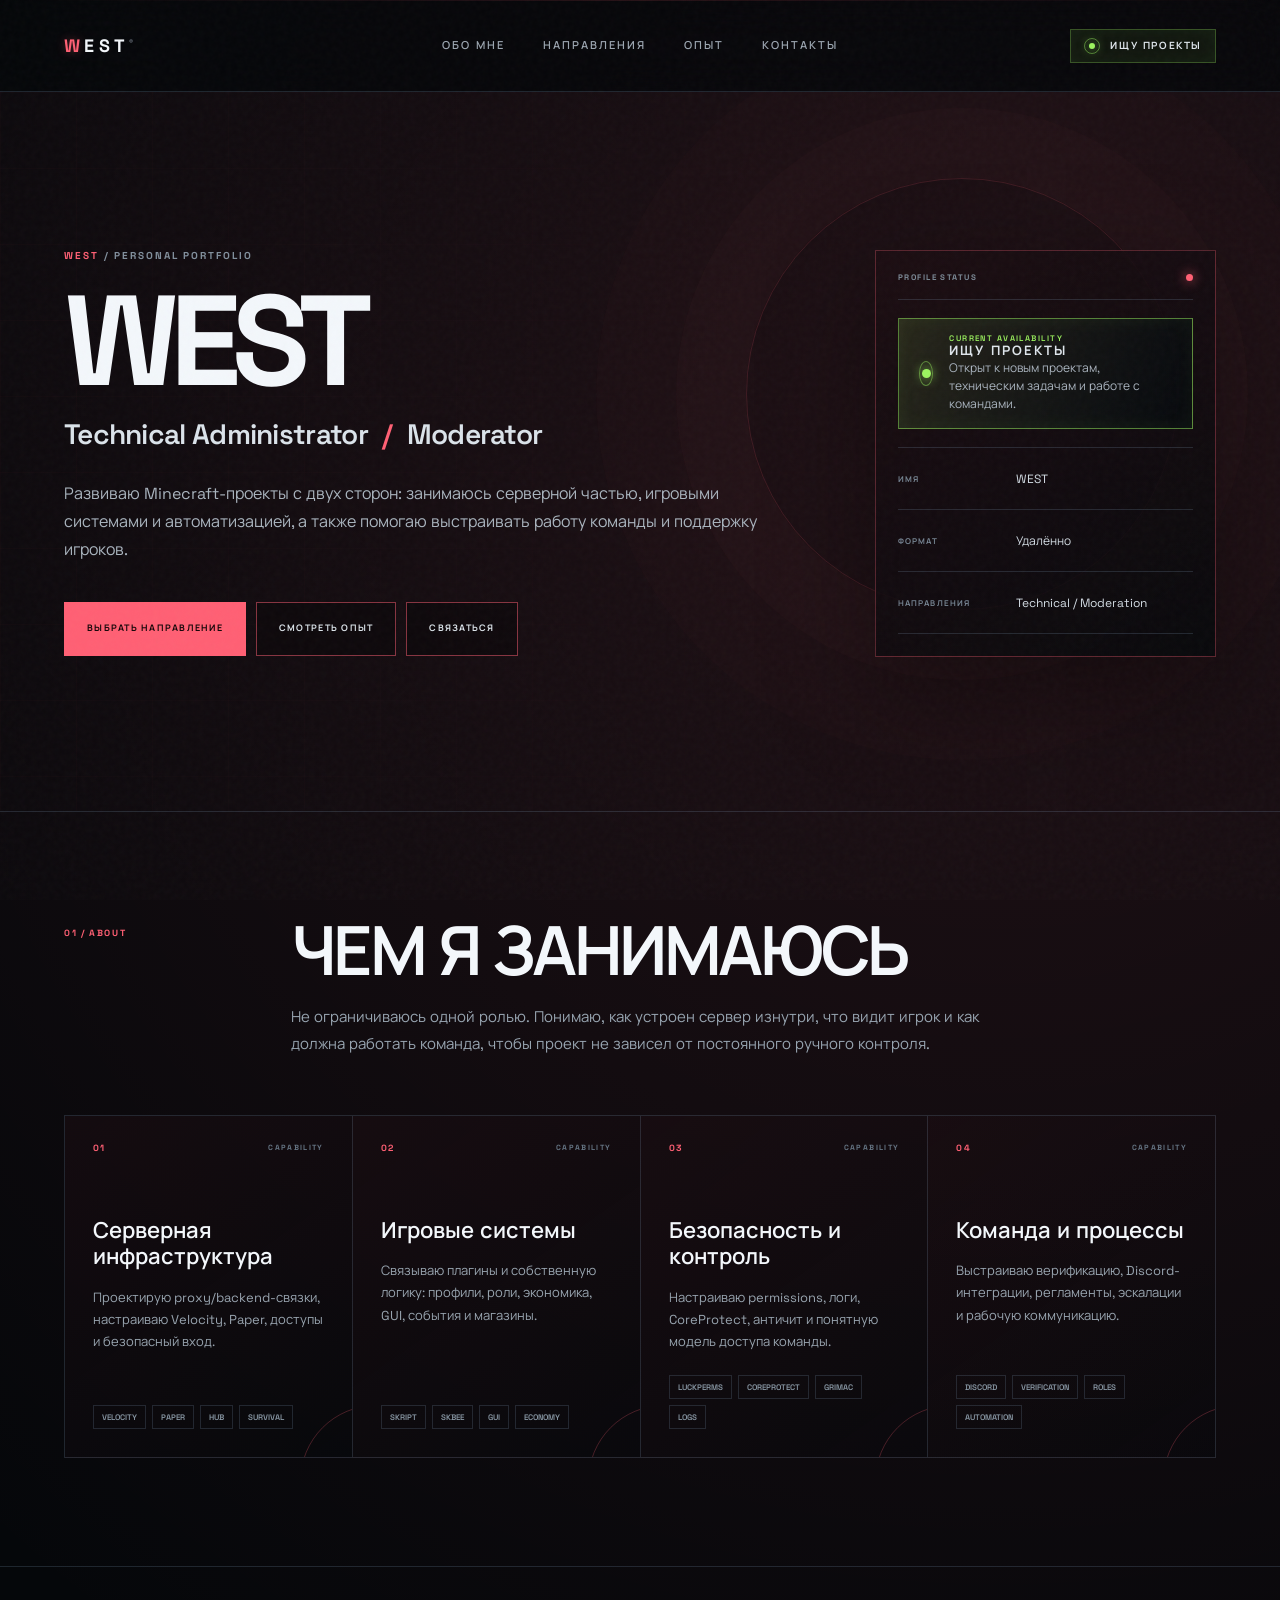
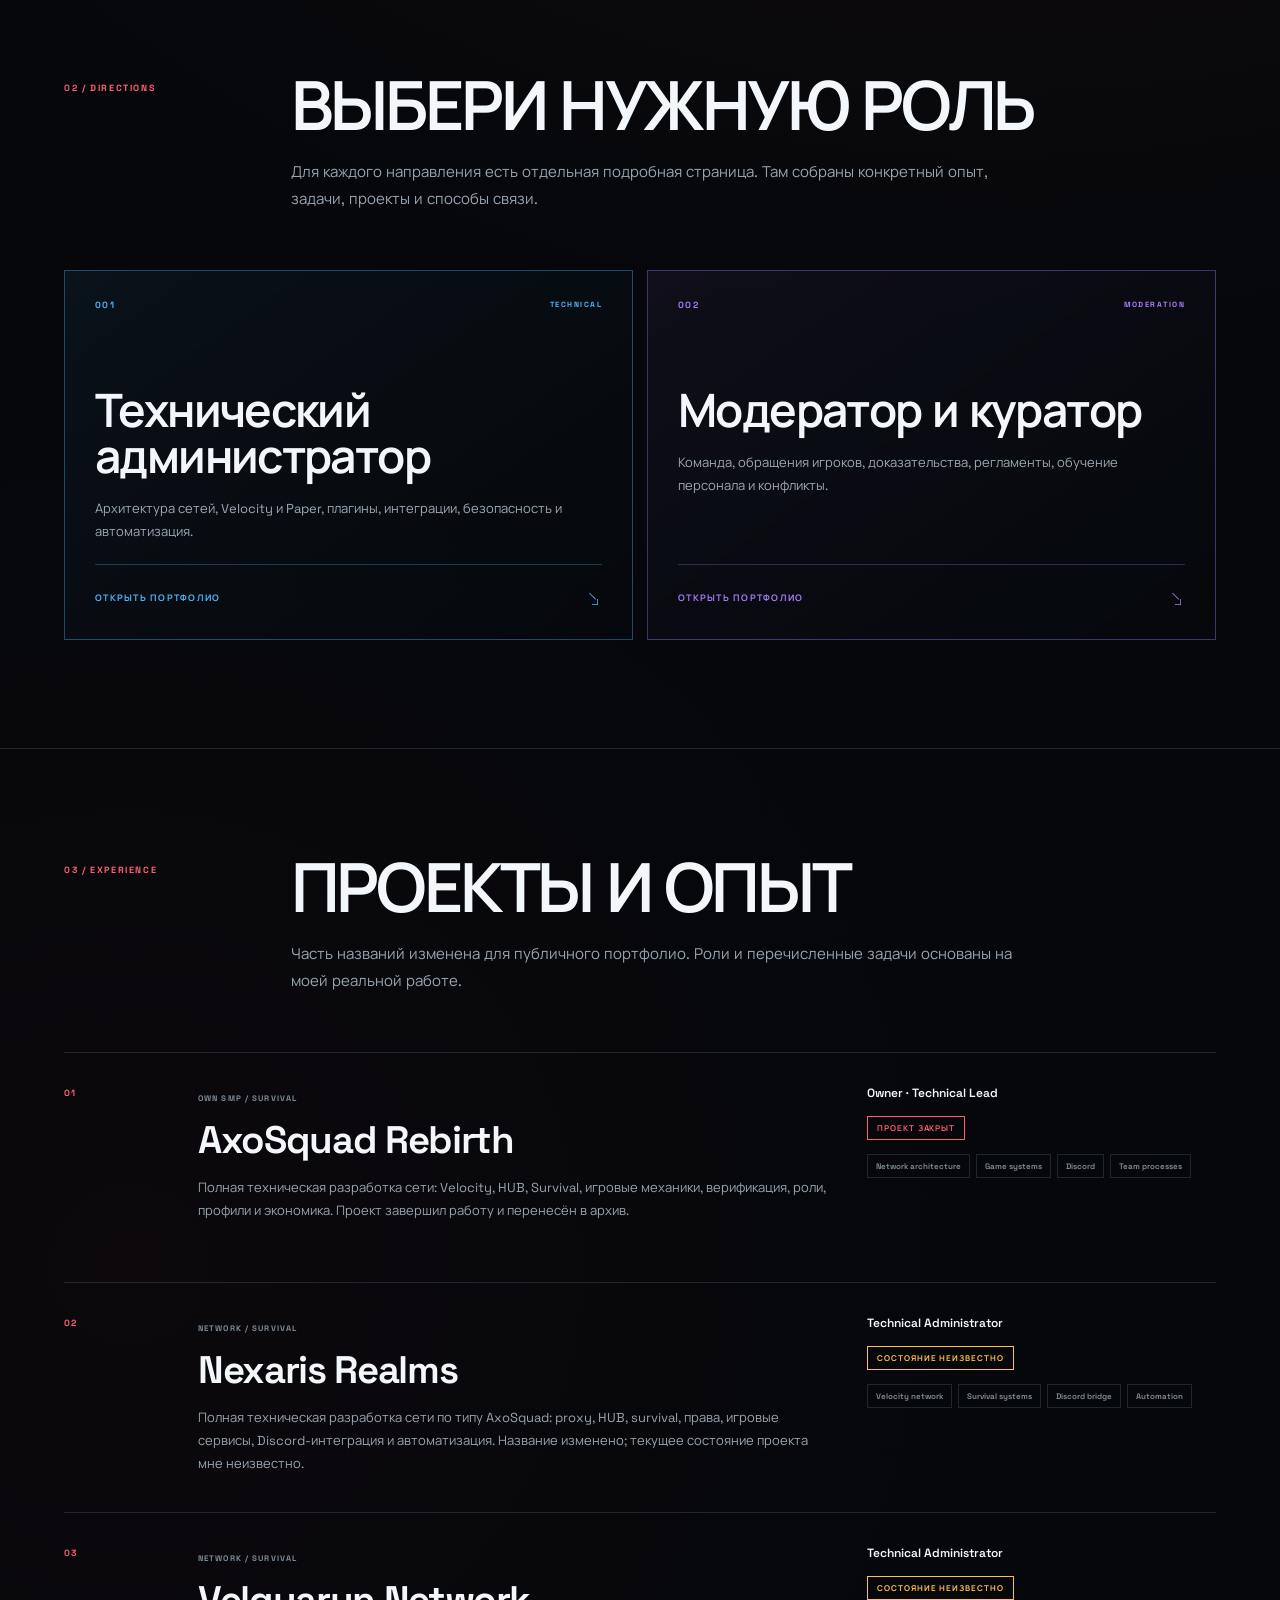
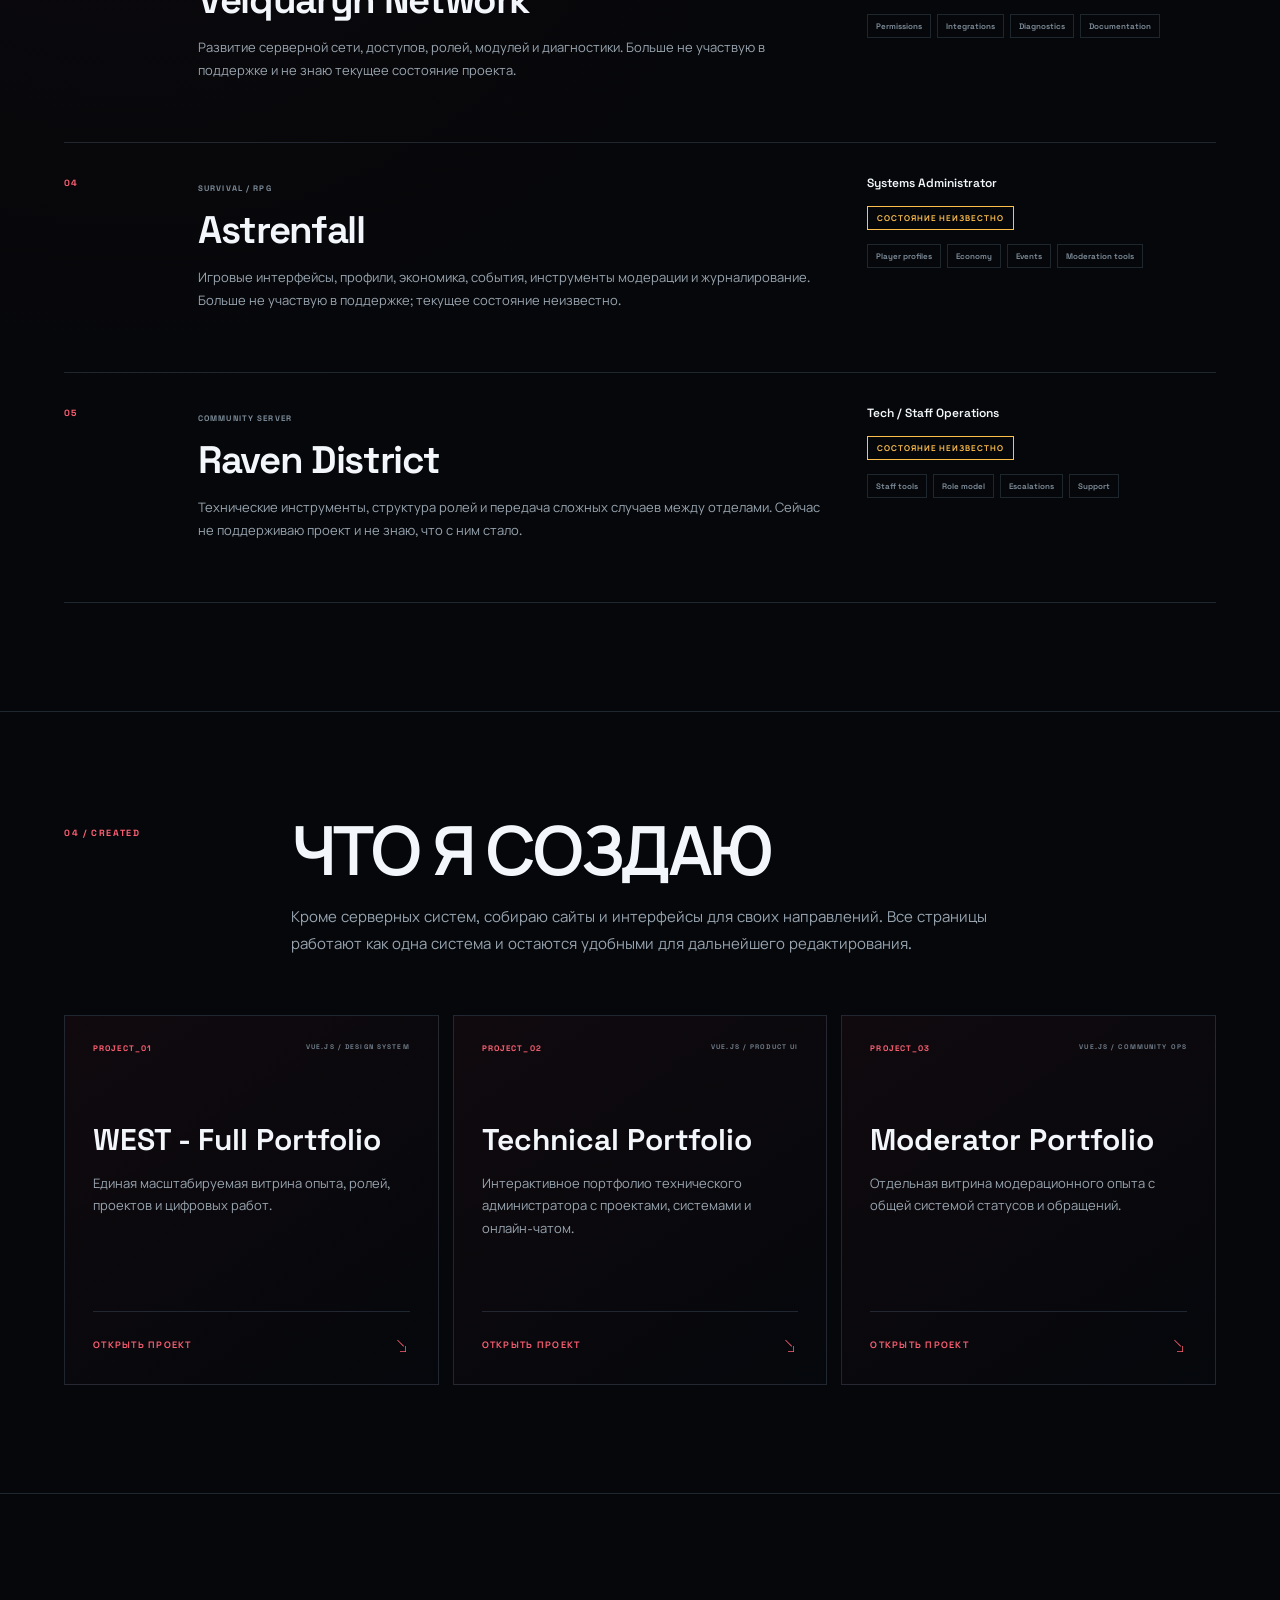
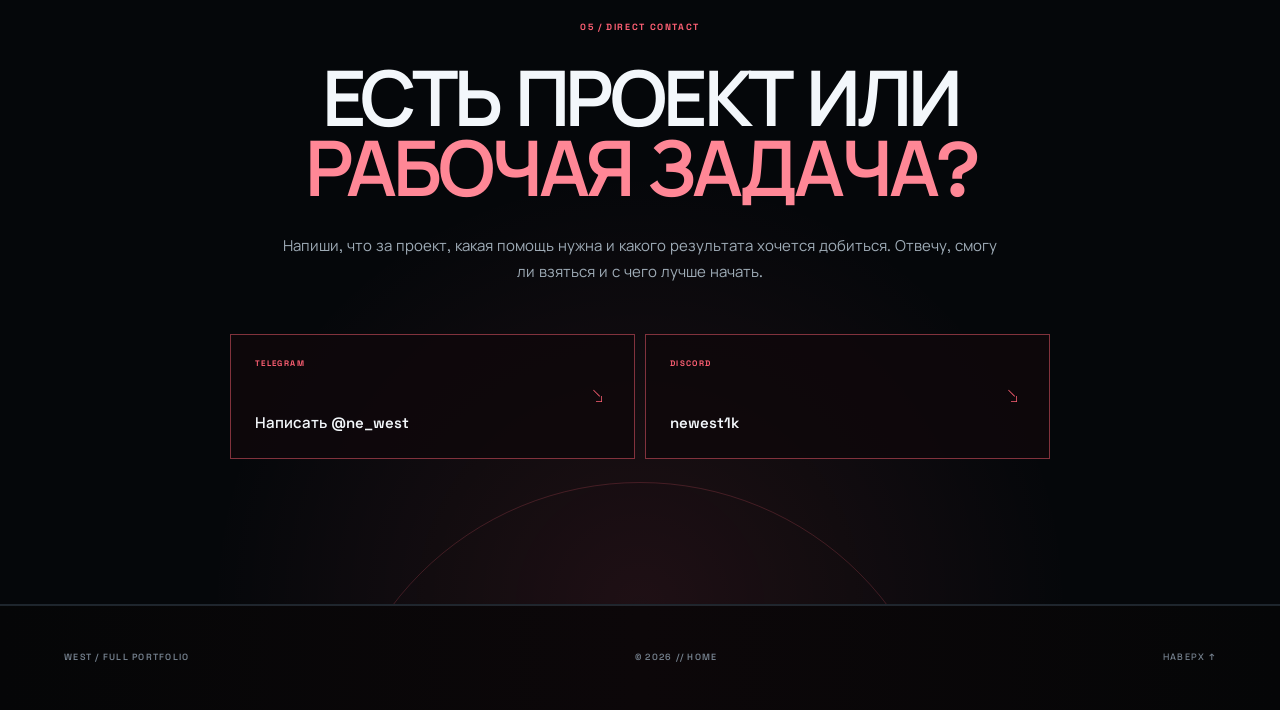
==== commit 4e8901f4: "Publish redesigned main portfolio" ====
--- a/index.html
+++ b/index.html
@@ -1,4 +1,4 @@
 <!doctype html>
-<html lang="ru"><head><meta charset="UTF-8" /><meta name="viewport" content="width=device-width, initial-scale=1.0" /><meta name="theme-color" content="#05070a" /><meta name="description" content="Полное портфолио WEST: техническое администрирование, модерация, проекты и веб-разработка." /><meta property="og:title" content="WEST — Full Portfolio" /><meta property="og:description" content="Build. Operate. Moderate. Технические системы, команды и цифровые продукты." /><meta property="og:image" content="https://west1kfull.github.io/og.png" /><meta property="og:type" content="website" /><title>WEST — Full Portfolio</title>  <script type="module" crossorigin src="/assets/index-B02CYxAr.js"></script>
-  <link rel="stylesheet" crossorigin href="/assets/index-dMHUCYOS.css">
+<html lang="ru"><head><meta charset="UTF-8" /><meta name="viewport" content="width=device-width, initial-scale=1.0" /><meta name="theme-color" content="#05070a" /><meta name="description" content="Полное портфолио WEST: техническое администрирование, модерация, проекты и веб-разработка." /><meta property="og:title" content="WEST — Full Portfolio" /><meta property="og:description" content="Build. Operate. Moderate. Технические системы, команды и цифровые продукты." /><meta property="og:image" content="https://west1kfull.github.io/og.png" /><meta property="og:type" content="website" /><title>WEST — Full Portfolio</title>  <script type="module" crossorigin src="/assets/index-D8R8HbYe.js"></script>
+  <link rel="stylesheet" crossorigin href="/assets/index-DUmqD7oD.css">
 </head><body><div id="app"></div></body></html>
--- a/assets/index-DUmqD7oD.css
+++ b/assets/index-DUmqD7oD.css
@@ -0,0 +1 @@
+@import "https://fonts.googleapis.com/css2?family=Manrope:wght@400;500;600;700&family=Space+Grotesk:wght@400;500;600;700&display=swap";:root{--lightningcss-light: ;--lightningcss-dark:initial;color-scheme:dark;--bg:#05070a;--panel:#081019;--panel-2:#0a1420;--line:#92b2cf2e;--line-strong:#7cbeef7a;--text:#f3f7fb;--muted:#8f9aa7;--cyan:#4bb6ff;--cyan-soft:#80cdff;--violet:#a77cff;--violet-soft:#c3a9ff;--green:#9cf35f;--amber:#ffbf4b;--red:#ff5c70;--space:clamp(22px, 5vw, 72px);background:var(--bg);color:var(--text);scroll-behavior:smooth;font-family:Manrope,system-ui,sans-serif}*{box-sizing:border-box}html,body,#app{background:var(--bg);min-height:100%;margin:0}body{overflow-x:hidden}a{color:inherit;text-decoration:none}button,input,textarea{font:inherit}button{color:inherit}::selection{color:#fff;background:#4bb6ff59}.site-shell *{font-family:Space Grotesk,Manrope,system-ui,sans-serif!important}.site-shell{--accent:var(--cyan);background:radial-gradient(circle at 76% 10%, #297eb717, transparent 30%), var(--bg);min-height:100vh;position:relative;overflow:clip}.page-moderator{--accent:var(--violet);background:radial-gradient(circle at 76% 10%, #8a5cff1c, transparent 31%), var(--bg)}.page-home{--accent:#78baff}.noise{pointer-events:none;z-index:50;opacity:.035;background-image:url("data:image/svg+xml,%3Csvg viewBox='0 0 180 180' xmlns='http://www.w3.org/2000/svg'%3E%3Cfilter id='n'%3E%3CfeTurbulence type='fractalNoise' baseFrequency='.9' numOctaves='4' stitchTiles='stitch'/%3E%3C/filter%3E%3Crect width='100%25' height='100%25' filter='url(%23n)' opacity='.8'/%3E%3C/svg%3E");position:fixed;inset:0}.scan-beam{pointer-events:none;z-index:49;opacity:.13;background:linear-gradient(90deg, transparent, var(--accent), transparent);height:1px;animation:10s linear infinite scan;position:fixed;left:0;right:0}.site-header{z-index:20;height:92px;padding:0 var(--space);border-bottom:1px solid var(--line);-webkit-backdrop-filter:blur(18px);backdrop-filter:blur(18px);background:#05070ac7;grid-template-columns:1fr auto 1fr;align-items:center;display:grid;position:relative}.wordmark{letter-spacing:.24em;font:700 18px/1 Space Grotesk,sans-serif}.wordmark span{color:var(--accent);text-shadow:0 0 8px color-mix(in srgb, var(--accent), transparent 65%)}.wordmark sup{color:var(--muted);font-size:8px}.site-header nav{gap:clamp(20px,3vw,50px);display:flex}.site-header nav a{letter-spacing:.18em;color:#9ca6b1;font:600 11px/1 Space Grotesk;transition:color .25s;position:relative}.site-header nav a:after{content:"";background:var(--accent);height:1px;transition:right .3s;position:absolute;bottom:-12px;left:0;right:100%}.site-header nav a:hover{color:#fff}.site-header nav a:hover:after{right:0}.site-header>.live-status{justify-self:end}.live-status{--status-color:var(--green);border:1px solid color-mix(in srgb, var(--status-color), transparent 72%);background:color-mix(in srgb, var(--status-color), transparent 94%);min-height:34px;box-shadow:inset 0 0 18px color-mix(in srgb, var(--status-color), transparent 94%);align-items:center;gap:10px;padding:0 13px;display:inline-flex}.live-status.status-busy{--status-color:var(--amber)}.live-status.status-unavailable{--status-color:var(--red)}.live-status.status-vacation{--status-color:var(--violet)}.status-orbit{border:1px solid color-mix(in srgb, var(--status-color), transparent 55%);border-radius:50%;place-items:center;width:16px;height:16px;animation:1.9s ease-out infinite orbit-pulse;display:grid;position:relative}.status-orbit i{background:var(--status-color);width:6px;height:6px;box-shadow:0 0 12px var(--status-color);border-radius:50%;animation:1.1s steps(2,end) infinite dot-blink}.status-copy{gap:2px;font-style:normal;display:grid}.status-copy strong{letter-spacing:.16em;color:#dfe6ec;font:700 10px/1 Space Grotesk}.status-copy small{letter-spacing:.18em;color:var(--status-color);font:600 8px/1 Space Grotesk}.status-copy em{color:#aab4bf;max-width:520px;font-size:12px;font-style:normal;line-height:1.5}.live-status.is-prominent{border-color:color-mix(in srgb, var(--status-color), transparent 50%);background:linear-gradient(110deg, color-mix(in srgb, var(--status-color), transparent 88%), #05090dc2);gap:16px;min-height:76px;padding:15px 20px}.live-status.is-prominent .status-orbit{width:25px;height:25px}.live-status.is-prominent .status-orbit i{width:9px;height:9px}.live-status.is-prominent .status-copy strong{font-size:13px}.hero{min-height:calc(100vh - 92px);padding:70px var(--space) 48px;border-bottom:1px solid var(--line);flex-direction:column;justify-content:center;display:flex;position:relative}.hero-grid{pointer-events:none;opacity:.22;background-image:linear-gradient(var(--line) 1px, transparent 1px), linear-gradient(90deg, var(--line) 1px, transparent 1px);background-size:80px 80px;animation:20s linear infinite grid-drift;position:absolute;inset:0;-webkit-mask-image:linear-gradient(#000,#0000 92%);mask-image:linear-gradient(#000,#0000 92%)}.hero:before{content:"";border:1px solid color-mix(in srgb, var(--accent), transparent 82%);width:520px;height:520px;box-shadow:0 0 38px color-mix(in srgb, var(--accent), transparent 95%);border-radius:50%;animation:7s ease-in-out infinite halo-breathe;position:absolute;top:7%;right:8%}.hero-kicker{top:46px;left:var(--space);right:var(--space);letter-spacing:.2em;color:var(--accent);justify-content:space-between;font:500 10px/1 Space Grotesk;display:flex;position:absolute}.hero-overline{letter-spacing:.18em;color:#89a6bd;margin:32px 0 18px;font:600 10px/1.5 Space Grotesk;position:relative}.mega-title,.role-title{z-index:1;letter-spacing:-.075em;text-transform:uppercase;margin:0;font:700 clamp(68px,11.7vw,190px)/.77 Space Grotesk,sans-serif;position:relative}.mega-title span,.role-title span{display:block}.mega-title span:first-child{transform:translate(-.02em)}.mega-title span:nth-child(2){color:var(--cyan-soft);text-shadow:none}.mega-title .muted-line{color:#555f6b;-webkit-text-stroke:0;opacity:1}.role-title{font-size:clamp(58px,9.5vw,150px);line-height:.86}.role-title span:last-child{color:color-mix(in srgb, var(--accent), #d8dee5 36%);-webkit-text-stroke:0;text-shadow:none}.hero-bottom{z-index:2;justify-content:space-between;align-items:end;gap:40px;margin-top:54px;display:flex;position:relative}.hero-bottom>p{color:#b9c3cd;max-width:720px;margin:0;font-size:clamp(16px,1.45vw,23px);line-height:1.65}.primary-action{border:1px solid color-mix(in srgb, var(--accent), transparent 45%);background:color-mix(in srgb, var(--accent), transparent 8%);color:#071019;letter-spacing:.16em;justify-content:space-between;align-items:center;min-width:285px;height:76px;padding:0 28px;font:700 11px/1 Space Grotesk;transition:transform .25s,box-shadow .25s;display:flex}.primary-action:hover{box-shadow:0 16px 45px color-mix(in srgb, var(--accent), transparent 77%);transform:translateY(-5px)}.hero-status{z-index:2;margin-top:28px;position:relative}.hero-status .live-status{width:min(650px,100%)}.css-arrow{flex:0 0 20px;width:20px;height:20px;display:block;position:relative}.css-arrow:before{content:"";transform-origin:100%;background:currentColor;width:12px;height:1px;position:absolute;top:10px;left:3px;transform:rotate(45deg)}.css-arrow:after{content:"";border-bottom:1px solid;border-right:1px solid;width:7px;height:7px;position:absolute;bottom:2px;right:2px}.section{padding:110px var(--space);border-bottom:1px solid var(--line);position:relative}.section-label{letter-spacing:.2em;color:var(--muted);grid-template-columns:70px 1fr;margin-bottom:55px;font:600 10px/1 Space Grotesk;display:grid}.section-label span:first-child{color:var(--accent)}.section-heading{grid-template-columns:minmax(0,1.4fr) minmax(280px,.6fr);align-items:end;gap:70px;margin-bottom:65px;display:grid}.section-heading h2,.contact-channel h2{letter-spacing:-.055em;margin:0;font:600 clamp(44px,6vw,96px)/.9 Space Grotesk}.section-heading h2 em,.contact-channel h2 em{color:color-mix(in srgb, var(--accent), #aeb7c1 34%);-webkit-text-stroke:0;font-style:normal}.section-heading>p,.channel-layout>div>p{color:#9faab5;margin:0;font-size:15px;line-height:1.8}.capability-grid{border-top:1px solid var(--line);border-left:1px solid var(--line);grid-template-columns:repeat(4,1fr);display:grid}.capability-card{border-right:1px solid var(--line);border-bottom:1px solid var(--line);background:linear-gradient(145deg,#0d1822bf,#070a0e59);min-height:320px;padding:30px;transition:transform .35s,border-color .35s;position:relative;overflow:hidden}.capability-card:after{content:"";border:1px solid var(--line-strong);border-radius:50%;width:180px;height:180px;transition:transform .5s;position:absolute;bottom:-110px;right:-110px}.capability-card:hover{border-color:color-mix(in srgb, var(--accent), transparent 35%);transform:translateY(-8px)}.capability-card:hover:after{transform:scale(1.45)}.card-index{color:var(--accent);font:600 11px/1 Space Grotesk}.capability-card h3,.system-card h3{margin:70px 0 18px;font:600 22px/1.2 Space Grotesk}.capability-card p,.system-card p{color:#97a3af;margin:0;font-size:14px;line-height:1.7}.tag-row{flex-wrap:wrap;gap:7px;margin-top:25px;display:flex}.tag-row span,.tag-row b{border:1px solid var(--line);color:#aeb8c2;letter-spacing:.1em;text-transform:uppercase;padding:7px 9px;font:600 8px/1 Space Grotesk}.direction-grid{grid-template-columns:1fr 1fr;gap:18px;display:grid}.direction-card{--card-accent:var(--cyan);border:1px solid color-mix(in srgb, var(--card-accent), transparent 70%);background:linear-gradient(150deg, color-mix(in srgb, var(--card-accent), transparent 91%), #070a0ed4);flex-direction:column;min-height:430px;padding:38px;transition:transform .4s cubic-bezier(.2,.8,.2,1),box-shadow .4s;display:flex;position:relative;overflow:hidden}.direction-card.accent-violet{--card-accent:var(--violet)}.direction-card:before{content:"";border:1px solid color-mix(in srgb, var(--card-accent), transparent 55%);width:360px;height:360px;box-shadow:0 0 32px color-mix(in srgb, var(--card-accent), transparent 94%);border-radius:50%;transition:transform .6s;position:absolute;top:-200px;right:-190px}.direction-card:hover{transform:translateY(-10px);box-shadow:0 30px 80px #00000059}.direction-card:hover:before{transform:scale(1.3)translate(-30px,35px)}.direction-top{color:var(--card-accent);letter-spacing:.18em;justify-content:space-between;font:600 10px/1 Space Grotesk;display:flex}.direction-card h3{letter-spacing:-.04em;max-width:600px;margin:auto 0 22px;font:600 clamp(32px,4vw,62px)/.95 Space Grotesk}.direction-card p{color:#aab5c0;max-width:540px;margin:0;line-height:1.75}.direction-link{border-top:1px solid color-mix(in srgb, var(--card-accent), transparent 70%);color:var(--card-accent);letter-spacing:.16em;justify-content:space-between;align-items:center;margin-top:40px;padding-top:24px;font:700 10px/1 Space Grotesk;display:flex}.project-list{border-top:1px solid var(--line)}.project-row{border-bottom:1px solid var(--line);grid-template-columns:65px 1.35fr .6fr;gap:30px;padding:35px 0;transition:padding .3s,background .3s;display:grid}.project-row:hover{background:#0f1c2873;padding-left:16px;padding-right:16px}.project-number{color:var(--accent);font:600 10px/1 Space Grotesk}.project-kind,.project-meta small{color:#718394;letter-spacing:.18em;font:600 8px/1 Space Grotesk}.project-main h3{margin:12px 0 13px;font:600 28px/1 Space Grotesk}.project-main p{color:#97a3af;max-width:780px;margin:0;line-height:1.7}.project-meta{align-content:start;justify-items:start;gap:11px;display:grid}.project-meta strong{font:500 12px/1.4 Space Grotesk}.project-meta>span{letter-spacing:.13em;border:1px solid;padding:7px 9px;font:700 8px/1 Space Grotesk}.state-closed{color:var(--red)}.state-unknown{color:var(--amber)}.project-tags{grid-column:2/4;margin:0}.work-grid{grid-template-columns:repeat(3,1fr);gap:14px;display:grid}.work-card{border:1px solid var(--line);background:linear-gradient(135deg,#0a131ccc,#0000);min-height:290px;padding:30px;transition:border-color .3s,transform .3s;position:relative}.work-card:hover{border-color:var(--accent);transform:translateY(-7px)}.work-card>span{color:var(--accent);letter-spacing:.16em;font:600 8px/1 Space Grotesk}.work-card h3{margin:72px 0 16px;font:600 25px/1.1 Space Grotesk}.work-card p{color:#96a1ad;line-height:1.65}.work-card .css-arrow{color:var(--accent);position:absolute;bottom:28px;right:28px}.signal-strip{min-height:58px;padding:0 var(--space);border-bottom:1px solid var(--line);color:#91a4b6;letter-spacing:.15em;justify-content:space-between;align-items:center;gap:20px;font:600 9px/1 Space Grotesk;display:flex;overflow:hidden}.signal-strip i{background:var(--accent);width:4px;height:4px;box-shadow:0 0 10px var(--accent);border-radius:50%;animation:1.3s steps(2,end) infinite dot-blink}.tech-project-grid{grid-template-columns:repeat(2,1fr);gap:14px;display:grid}.tech-project{border:1px solid var(--line);text-align:left;cursor:pointer;background:linear-gradient(140deg,#0b1823d9,#04070a99);width:100%;min-height:380px;padding:32px;transition:transform .35s,border-color .35s,box-shadow .35s;position:relative;overflow:hidden}.tech-project:after{content:"";border:1px solid color-mix(in srgb, var(--accent), transparent 70%);height:290px;position:absolute;inset:auto -15% -65% 40%;transform:rotate(-12deg)}.tech-project:hover,.tech-project:focus-visible{border-color:color-mix(in srgb, var(--accent), transparent 35%);outline:none;transform:translateY(-8px);box-shadow:0 24px 75px #00000052}.tech-project-head{color:var(--accent);letter-spacing:.16em;justify-content:space-between;font:700 9px/1 Space Grotesk;display:flex}.tech-project-head strong{color:var(--red)}.tech-project:not(:first-child) .tech-project-head strong{color:var(--amber)}.tech-project h3{margin:80px 0 20px;font:600 clamp(30px,4vw,56px)/.95 Space Grotesk}.tech-project p{color:#9aa7b4;max-width:680px;line-height:1.75}.system-grid{grid-template-columns:repeat(4,1fr);display:grid}.system-card{border:1px solid var(--line);min-height:330px;margin:-1px 0 0 -1px;padding:30px}.system-card>span{color:var(--accent);font:700 9px/1 Space Grotesk}.system-card .tag-row b{font-weight:600}.plugin-list{border:1px solid var(--line)}.plugin-row{border-bottom:1px solid var(--line);grid-template-columns:55px .55fr 1fr .45fr;align-items:center;gap:25px;min-height:118px;padding:24px 28px;transition:background .25s,padding .25s;display:grid}.plugin-row:last-child{border-bottom:0}.plugin-row:hover{background:color-mix(in srgb, var(--accent), transparent 94%);padding-left:38px}.plugin-row>span{color:var(--accent);font:700 9px/1 Space Grotesk}.plugin-row h3{margin:0;font:600 23px/1 Space Grotesk}.plugin-row p{color:#99a6b2;margin:0}.plugin-row small{color:#718191;letter-spacing:.1em;text-transform:uppercase;font:600 9px/1.4 Space Grotesk}.case-grid{grid-template-columns:repeat(3,1fr);gap:14px;display:grid}.case-card{text-align:left;border:1px solid var(--line);cursor:pointer;background:linear-gradient(145deg,#1c113061,#06080ccc);flex-direction:column;width:100%;min-height:470px;padding:30px;transition:transform .35s,border-color .35s,box-shadow .35s;display:flex}.case-card:hover,.case-card:focus-visible{border-color:color-mix(in srgb, var(--violet), transparent 35%);outline:none;transform:translateY(-9px);box-shadow:0 24px 75px #00000057}.case-code{color:var(--violet);letter-spacing:.17em;font:700 9px/1 Space Grotesk}.case-card>span{color:#927db6;letter-spacing:.12em;text-transform:uppercase;margin-top:58px;font:600 9px/1 Space Grotesk}.case-card h3{margin:13px 0 19px;font:600 31px/1 Space Grotesk}.case-card p{color:#a59eaf;margin:0;line-height:1.75}.case-card footer{border-top:1px solid var(--line);gap:8px;margin-top:auto;padding-top:24px;display:grid}.case-card footer small{color:var(--violet);letter-spacing:.16em;font:700 8px/1 Space Grotesk}.case-card footer strong{font-size:12px;line-height:1.5}.card-open-hint{z-index:2;border-top:1px solid color-mix(in srgb, var(--accent), transparent 74%);color:var(--accent);letter-spacing:.15em;justify-content:space-between;align-items:center;margin-top:26px;padding-top:20px;font:700 9px/1 Space Grotesk;display:flex;position:relative}.case-card .card-open-hint{color:var(--violet);border-top-color:color-mix(in srgb, var(--violet), transparent 74%)}.card-open-hint .css-arrow{transform:scale(.72)}.details-backdrop{--modal-accent:var(--cyan);z-index:200;-webkit-backdrop-filter:blur(12px);backdrop-filter:blur(12px);background:#020407d1;place-items:center;padding:clamp(14px,4vw,56px);display:grid;position:fixed;inset:0}.details-backdrop.theme-violet{--modal-accent:var(--violet)}.details-dialog{border:1px solid color-mix(in srgb, var(--modal-accent), transparent 48%);background:radial-gradient(circle at 84% 5%, color-mix(in srgb, var(--modal-accent), transparent 88%), transparent 32%), #070b10;width:min(980px,100%);max-height:min(880px,92dvh);color:var(--text);position:relative;overflow:auto;box-shadow:0 35px 120px #0000009e}.details-dialog:before{content:"";pointer-events:none;background-image:linear-gradient(#7e9db709 1px,#0000 1px),linear-gradient(90deg,#7e9db709 1px,#0000 1px);background-size:52px 52px;position:absolute;inset:0}.details-dialog-head{z-index:3;border-bottom:1px solid var(--line);-webkit-backdrop-filter:blur(14px);backdrop-filter:blur(14px);background:#070b10e8;justify-content:space-between;align-items:center;min-height:76px;padding:18px 22px 18px clamp(22px,4vw,48px);display:flex;position:sticky;top:0}.details-dialog-head>div{flex-wrap:wrap;gap:12px 22px;display:flex}.details-dialog-head span,.details-dialog-head small{letter-spacing:.17em;font:700 9px/1 Space Grotesk}.details-dialog-head span{color:var(--modal-accent)}.details-dialog-head small{color:var(--muted)}.details-close{border:1px solid var(--line);cursor:pointer;background:#ffffff06;flex:0 0 40px;width:40px;height:40px;transition:border-color .25s,background .25s,transform .25s;position:relative}.details-close:hover,.details-close:focus-visible{border-color:var(--modal-accent);background:color-mix(in srgb, var(--modal-accent), transparent 91%);outline:none;transform:rotate(4deg)}.details-close i{background:#dce5ed;width:15px;height:1px;position:absolute;top:19px;left:12px;transform:rotate(45deg)}.details-close i:last-child{transform:rotate(-45deg)}.details-dialog-body{z-index:1;padding:clamp(30px,6vw,72px);position:relative}.details-overline{color:var(--modal-accent);letter-spacing:.19em;margin:0 0 18px;font:700 9px/1 Space Grotesk}.details-dialog h2{letter-spacing:-.045em;max-width:780px;margin:0;font:650 clamp(42px,7vw,86px)/.92 Space Grotesk,Manrope,sans-serif}.details-intro{color:#b5c0ca;max-width:820px;margin:30px 0 0;font-size:clamp(15px,1.7vw,19px);line-height:1.75}.details-work{margin-top:52px}.details-work h3{color:#768695;letter-spacing:.17em;margin:0 0 20px;font:700 9px/1 Space Grotesk}.details-work ol{border-top:1px solid var(--line);margin:0;padding:0;list-style:none}.details-work li{border-bottom:1px solid var(--line);grid-template-columns:52px 1fr;align-items:center;min-height:80px;padding:18px 0;display:grid}.details-work li>span{color:var(--modal-accent);letter-spacing:.14em;font:700 9px/1 Space Grotesk}.details-work li p{color:#d1d8df;margin:0;font-size:14px;line-height:1.65}.details-result{border-left:2px solid var(--modal-accent);background:color-mix(in srgb, var(--modal-accent), transparent 94%);margin-top:42px;padding:24px 26px}.details-result small{color:var(--modal-accent);letter-spacing:.16em;font:700 8px/1 Space Grotesk}.details-result p{color:#c1cbd4;margin:12px 0 0;font-size:14px;line-height:1.7}.details-enter-active,.details-leave-active{transition:opacity .28s}.details-enter-active .details-dialog,.details-leave-active .details-dialog{transition:transform .38s cubic-bezier(.2,.8,.2,1),opacity .28s}.details-enter-from,.details-leave-to{opacity:0}.details-enter-from .details-dialog,.details-leave-to .details-dialog{opacity:0;transform:translateY(28px)scale(.975)}.moderation-grid{border:1px solid var(--line);grid-template-columns:repeat(4,1fr);display:grid}.moderation-card{border-right:1px solid var(--line);min-height:270px;padding:30px}.moderation-card:last-child{border-right:0}.moderation-card span{color:var(--violet);font:700 9px/1 Space Grotesk}.moderation-card h3{margin:72px 0 18px;font:600 20px/1 Space Grotesk}.moderation-card p{color:#a39bac;line-height:1.7}.process-track{grid-template-columns:1fr 30px 1fr 30px 1fr 30px 1fr;align-items:center;display:grid}.process-track>div{border:1px solid var(--line);background:#100b1a66;flex-direction:column;min-height:190px;padding:28px;display:flex}.process-track>div span{color:var(--violet);font:700 9px/1 Space Grotesk}.process-track>div strong{letter-spacing:.08em;margin-top:auto;font:600 15px/1 Space Grotesk}.process-track>div small{color:#8e859a;margin-top:10px}.process-track>i{background:var(--violet);height:1px;box-shadow:0 0 12px #a77cff80}.contact-channel{padding-bottom:130px}.channel-layout{grid-template-columns:1fr minmax(330px,.62fr);align-items:end;gap:80px;display:grid}.channel-layout>div>small{color:var(--accent);letter-spacing:.18em;margin-bottom:24px;font:700 9px/1 Space Grotesk;display:block}.channel-layout>div>p{max-width:720px;margin-top:30px}.chat-entry-card{text-align:left;border:1px solid color-mix(in srgb, var(--card-color), transparent 48%);background:linear-gradient(145deg, color-mix(in srgb, var(--card-color), transparent 90%), #05090eeb);cursor:pointer;--card-color:var(--cyan);grid-template-rows:auto 1fr;grid-template-columns:18px 1fr 24px;column-gap:16px;width:100%;min-height:165px;padding:32px 38px;transition:transform .3s,box-shadow .3s;display:grid;position:relative}.chat-entry-card.theme-violet{--card-color:var(--violet)}.chat-entry-card:hover{box-shadow:0 24px 70px color-mix(in srgb, var(--card-color), transparent 82%);transform:translateY(-7px)}.chat-entry-card .channel-dot{background:var(--green);width:12px;height:12px;box-shadow:0 0 14px var(--green);border-radius:50%;grid-row:1/3;align-self:center;animation:1.1s steps(2,end) infinite dot-blink}.chat-entry-card small{color:#748395;letter-spacing:.16em;font:700 8px/1 Space Grotesk}.chat-entry-card strong{align-self:end;font:700 18px/1 Space Grotesk}.chat-entry-card .css-arrow{color:var(--card-color);grid-area:1/3/3;align-self:center}.contact-links{gap:12px;display:grid}.contact-links a{border:1px solid var(--line);background:#0a111880;flex-direction:column;justify-content:space-between;min-height:110px;padding:26px 30px;transition:border-color .25s,transform .25s;display:flex}.contact-links a:hover{border-color:var(--accent);transform:translate(-7px)}.contact-links small{color:var(--accent);letter-spacing:.17em;font:700 8px/1 Space Grotesk}.contact-links strong{font:600 23px/1 Space Grotesk}.site-footer{z-index:2;min-height:105px;padding:0 var(--space);border-top:1px solid var(--line);color:#75818e;letter-spacing:.14em;background:#040609;justify-content:space-between;align-items:center;font:600 9px/1 Space Grotesk;display:flex;position:relative}.site-footer a{transition:color .2s}.site-footer a:hover{color:var(--accent)}.reveal{opacity:0;transition:opacity .8s,transform .8s cubic-bezier(.2,.7,.2,1);transform:translateY(32px)}.reveal.is-visible{opacity:1;transform:translateY(0)}.capability-card:nth-child(2),.system-card:nth-child(2),.moderation-card:nth-child(2){transition-delay:80ms}.capability-card:nth-child(3),.system-card:nth-child(3),.moderation-card:nth-child(3){transition-delay:.16s}.capability-card:nth-child(4),.system-card:nth-child(4),.moderation-card:nth-child(4){transition-delay:.24s}@keyframes scan{0%{top:-2px}to{top:100vh}}@keyframes grid-drift{to{background-position:80px 80px}}@keyframes halo-breathe{0%,to{opacity:.55;transform:scale(.96)}50%{opacity:1;transform:scale(1.05)}}@keyframes dot-blink{50%{opacity:.28}}@keyframes orbit-pulse{0%{box-shadow:0 0 0 0 color-mix(in srgb, var(--status-color), transparent 45%)}to{box-shadow:0 0 0 10px #0000}}@media (prefers-reduced-motion:reduce){*,:before,:after{scroll-behavior:auto!important;transition-duration:.001ms!important;animation-duration:.001ms!important;animation-iteration-count:1!important}.reveal{opacity:1;transform:none}}@media (width<=1050px){.site-header{grid-template-columns:1fr auto}.site-header nav{display:none}.capability-grid,.system-grid,.moderation-grid{grid-template-columns:repeat(2,1fr)}.case-grid,.work-grid{grid-template-columns:1fr}.project-row{grid-template-columns:50px 1fr}.project-meta,.project-tags{grid-column:2}.section-heading,.channel-layout{grid-template-columns:1fr;gap:35px}.plugin-row{grid-template-columns:40px .55fr 1fr}.plugin-row small{grid-column:2/4}}@media (width<=700px){:root{--space:18px}.site-header{height:74px}.site-header .live-status{padding:0 9px}.site-header .status-copy strong{letter-spacing:.1em;font-size:8px}.site-header .status-orbit{width:13px;height:13px}.wordmark{font-size:15px}.hero{min-height:auto;padding-top:125px;padding-bottom:50px}.hero:before{width:260px;height:260px;top:55px;right:-80px}.hero-kicker{top:35px}.hero-overline{font-size:8px}.mega-title{font-size:clamp(55px,19vw,88px);line-height:.82}.role-title{font-size:clamp(45px,14vw,78px);line-height:.88}.hero-bottom{flex-direction:column;align-items:stretch;margin-top:42px}.primary-action{width:100%;min-width:0;height:68px}.live-status.is-prominent{min-height:88px}.section{padding-top:78px;padding-bottom:78px}.section-label{grid-template-columns:45px 1fr;margin-bottom:38px}.section-heading{margin-bottom:42px}.section-heading h2,.contact-channel h2{font-size:clamp(40px,12vw,62px)}.capability-grid,.system-grid,.moderation-grid,.direction-grid,.tech-project-grid{grid-template-columns:1fr}.capability-card,.system-card{min-height:270px}.direction-card{min-height:355px;padding:27px}.project-row{gap:15px}.project-main h3{font-size:23px}.project-main p{font-size:13px}.signal-strip{justify-content:flex-start;overflow-x:auto}.signal-strip span{flex:none}.plugin-row{grid-template-columns:30px 1fr;padding:23px 18px}.plugin-row p,.plugin-row small{grid-column:2}.process-track{grid-template-columns:1fr;gap:8px}.process-track>i{justify-self:center;width:1px;height:22px}.chat-entry-card{min-height:140px;padding:25px 22px}.site-footer{text-align:center;flex-direction:column;justify-content:center;gap:18px;min-height:125px}.tech-project{min-height:395px;padding:24px}.tech-project h3{margin-top:64px}.case-card{min-height:455px;padding:24px}.details-backdrop{align-items:end;padding:8px}.details-dialog{max-height:94dvh}.details-dialog-head{min-height:66px;padding-left:20px}.details-dialog-body{padding:32px 20px 28px}.details-dialog h2{font-size:clamp(38px,13vw,58px)}.details-intro{margin-top:22px}.details-work{margin-top:38px}.details-work li{grid-template-columns:38px 1fr;align-items:start}.details-result{margin-top:32px;padding:20px}}.chat-dock{--chat-accent:var(--cyan);--footer-lift:0px;right:22px;bottom:calc(22px + var(--footer-lift));z-index:45;transition:bottom .12s linear;position:fixed}.page-moderator .chat-dock{--chat-accent:var(--violet)}.chat-launcher{text-align:left;border:1px solid color-mix(in srgb, var(--chat-accent), transparent 38%);-webkit-backdrop-filter:blur(16px);backdrop-filter:blur(16px);cursor:pointer;background:#050d15ed;grid-template-columns:16px 1fr 22px;align-items:center;gap:14px;width:285px;min-height:86px;padding:18px 22px;transition:transform .28s,border-color .28s,box-shadow .28s;display:grid;position:relative;box-shadow:0 18px 60px #00000057}.page-moderator .chat-launcher{background:#0d0817f0}.chat-launcher:hover{border-color:var(--chat-accent);box-shadow:0 23px 75px color-mix(in srgb, var(--chat-accent), transparent 84%);transform:translateY(-6px)}.launcher-dot{--dot-color:var(--green);background:var(--dot-color);width:10px;height:10px;box-shadow:0 0 13px var(--dot-color);border-radius:50%;animation:1.15s steps(2,end) infinite chat-dot}.status-busy .launcher-dot{--dot-color:var(--amber)}.status-unavailable .launcher-dot{--dot-color:var(--red)}.status-vacation .launcher-dot{--dot-color:var(--violet)}.chat-launcher>span:nth-child(2),.chat-header>div>span:last-child{gap:9px;display:grid}.chat-launcher small,.chat-header small{color:#6f8294;letter-spacing:.16em;font:700 8px/1 Space Grotesk}.chat-launcher strong,.chat-header strong{letter-spacing:.04em;font:700 14px/1 Space Grotesk}.launcher-arrow{width:18px;height:18px;color:var(--chat-accent);position:relative}.launcher-arrow:before{content:"";background:currentColor;width:10px;height:1px;position:absolute;top:9px;left:2px;transform:rotate(-45deg)}.launcher-arrow:after{content:"";border-top:1px solid;border-right:1px solid;width:6px;height:6px;position:absolute;top:2px;right:2px}.chat-launcher>b{background:var(--chat-accent);color:#071019;border-radius:20px;place-items:center;min-width:23px;height:23px;padding:0 5px;font:800 9px/1 Space Grotesk;display:grid;position:absolute;top:-8px;right:-8px}.chat-window{border:1px solid color-mix(in srgb, var(--chat-accent), transparent 35%);-webkit-backdrop-filter:blur(22px);backdrop-filter:blur(22px);background:#050b11f7;flex-direction:column;width:min(410px,100vw - 24px);height:min(660px,100vh - 35px);animation:.3s cubic-bezier(.2,.8,.2,1) chat-open;display:flex;overflow:hidden;box-shadow:0 28px 90px #0000008c}.page-moderator .chat-window{background:#0c0813fa}.chat-window.admin-mode{width:min(1040px,100vw - 44px);height:min(760px,100vh - 44px)}.chat-header{border-bottom:1px solid color-mix(in srgb, var(--chat-accent), transparent 65%);background:color-mix(in srgb, var(--chat-accent), transparent 95%);flex:0 0 78px;justify-content:space-between;align-items:center;padding:0 20px;display:flex}.chat-header>div{align-items:center;gap:14px;display:flex}.chat-header>button{border:1px solid var(--line);color:#8b99a7;cursor:pointer;background:0 0;width:34px;height:34px;font-size:22px}.chat-header>button:hover{border-color:var(--chat-accent);color:#fff}.chat-auth{flex-direction:column;flex:1;justify-content:center;padding:34px;display:flex}.chat-auth>span{color:var(--chat-accent);letter-spacing:.17em;font:700 8px/1 Space Grotesk}.chat-auth h3{margin:16px 0 12px;font:600 27px/1.05 Space Grotesk}.chat-auth p{color:#8998a6;margin:0 0 28px;font-size:13px;line-height:1.7}.chat-auth input,.chat-search input{border:1px solid var(--line);color:#fff;background:#010509b8;outline:none;width:100%;height:50px;padding:0 14px}.chat-auth input:focus,.chat-search input:focus{border-color:var(--chat-accent)}.chat-auth>button{border:1px solid var(--chat-accent);background:var(--chat-accent);color:#071019;letter-spacing:.14em;cursor:pointer;height:52px;margin-top:10px;font:800 10px/1 Space Grotesk}.platform-switch{grid-template-columns:1fr 1fr;margin-bottom:10px;display:grid}.platform-switch button{border:1px solid var(--line);color:#758391;letter-spacing:.12em;cursor:pointer;background:0 0;height:40px;font:700 8px/1 Space Grotesk}.platform-switch button.active{border-color:var(--chat-accent);color:var(--chat-accent);background:color-mix(in srgb, var(--chat-accent), transparent 92%)}.status-warning{color:var(--red);margin-top:15px;line-height:1.5}.visitor-profile,.conversation-bar{border-bottom:1px solid var(--line);color:#81909d;letter-spacing:.1em;text-transform:uppercase;justify-content:space-between;align-items:center;min-height:47px;padding:0 16px;font:600 8px/1 Space Grotesk;display:flex}.visitor-profile button,.conversation-bar button{color:var(--chat-accent);font:inherit;cursor:pointer;background:0 0;border:0}.message-list{scrollbar-color:color-mix(in srgb, var(--chat-accent), transparent 45%) transparent;flex-direction:column;flex:1;gap:11px;min-height:0;padding:18px;display:flex;overflow-y:auto}.message{border:1px solid var(--line);background:#0e171fb3;gap:7px;max-width:82%;padding:11px 13px;display:grid}.message.mine{border-color:color-mix(in srgb, var(--chat-accent), transparent 60%);background:color-mix(in srgb, var(--chat-accent), transparent 90%);align-self:flex-end}.message.theirs{align-self:flex-start}.message p{white-space:pre-wrap;overflow-wrap:anywhere;margin:0;font-size:13px;line-height:1.55}.message time{color:#667482;font:500 8px/1 Space Grotesk}.message time em{color:color-mix(in srgb, var(--chat-accent), #fff 15%);font-style:normal}.message-file{text-align:left;border:1px solid var(--line);cursor:pointer;background:#02060a80;gap:5px;padding:10px;display:grid}.message-file span{color:var(--chat-accent);letter-spacing:.14em;font:700 7px/1 Space Grotesk}.message-file strong{text-overflow:ellipsis;color:#dce5ed;font-size:11px;overflow:hidden}.message-file small{color:#71808e;font-size:8px}.status-banner{color:var(--amber);background:#ffbf4b14;border-top:1px solid #ffbf4b40;padding:9px 15px;font-size:10px;line-height:1.4}.chat-compose{border-top:1px solid var(--line);background:#03070bd9;flex:none;grid-template-columns:38px 1fr 42px;gap:8px;min-height:76px;padding:11px;display:grid;position:relative}.chat-compose textarea{resize:none;border:1px solid var(--line);color:#fff;background:#0c131aa6;outline:none;min-height:52px;max-height:100px;padding:11px 12px;font-size:12px}.chat-compose textarea:focus{border-color:var(--chat-accent)}.chat-compose>button,.attach-button{border:1px solid var(--chat-accent);background:var(--chat-accent);color:#071019;cursor:pointer;place-items:center;width:100%;height:52px;font:700 20px/1 Space Grotesk;display:grid}.attach-button{border-color:var(--line);color:var(--chat-accent);background:0 0}.attach-button input{display:none}.chat-compose>button:disabled{opacity:.35;cursor:not-allowed}.attach-button:has(input:disabled){opacity:.35;cursor:not-allowed}.file-chip{border:1px solid var(--line);color:#91a0ae;grid-column:1/-1;justify-content:space-between;align-items:center;padding:7px 9px;font-size:9px;display:flex}.file-chip button{color:var(--red);cursor:pointer;background:0 0;border:0}.chat-error{color:#ff8998;background:#ff5c7014;border-top:1px solid #ff5c704d;flex:none;margin:0;padding:9px 14px;font-size:10px}.empty-state{color:#536271;letter-spacing:.16em;margin:auto;font:700 9px/1 Space Grotesk}.admin-layout{flex:1;grid-template-columns:330px 1fr;min-height:0;display:grid}.admin-sidebar{border-right:1px solid var(--line);flex-direction:column;min-height:0;display:flex}.admin-status-control{border-bottom:1px solid var(--line);padding:14px}.admin-status-control>small{color:#6d7d8c;letter-spacing:.15em;margin-bottom:10px;font:700 7px/1 Space Grotesk;display:block}.admin-status-control>div{grid-template-columns:1fr 1fr;gap:5px;display:grid}.admin-status-control button{--button-status:var(--green);border:1px solid var(--line);color:#7f8d9b;letter-spacing:.08em;cursor:pointer;background:0 0;align-items:center;gap:6px;min-height:29px;padding:0 7px;font:700 7px/1 Space Grotesk;display:flex}.admin-status-control button.status-busy{--button-status:var(--amber)}.admin-status-control button.status-unavailable{--button-status:var(--red)}.admin-status-control button.status-vacation{--button-status:var(--violet)}.admin-status-control button i{background:var(--button-status);width:5px;height:5px;box-shadow:0 0 7px var(--button-status);border-radius:50%}.admin-status-control button.active{border-color:var(--button-status);color:var(--button-status);background:color-mix(in srgb, var(--button-status), transparent 93%)}.chat-search{border:1px solid var(--line);grid-template-columns:30px 1fr;align-items:center;margin:10px;display:grid}.chat-search span{text-align:center;color:var(--chat-accent)}.chat-search input{border:0;height:38px}.session-list{flex:1;min-height:0;overflow-y:auto}.session-item{text-align:left;border:0;border-top:1px solid var(--line);cursor:pointer;background:0 0;grid-template-columns:auto 1fr;gap:6px 8px;width:100%;min-height:92px;padding:13px 42px 13px 14px;display:grid;position:relative}.session-item:hover,.session-item.active{background:color-mix(in srgb, var(--chat-accent), transparent 94%)}.session-item.active{box-shadow:inset 2px 0 var(--chat-accent)}.source-badge{color:var(--cyan);letter-spacing:.12em;border:1px solid;align-self:center;padding:4px 5px;font:800 6px/1 Space Grotesk}.source-badge.source-moderator{color:var(--violet)}.session-item strong{align-self:center;font:600 11px/1 Space Grotesk}.session-item small{color:#647482;text-transform:uppercase;grid-column:1/3;font-size:8px}.session-item p{text-overflow:ellipsis;white-space:nowrap;color:#83919f;grid-column:1/3;margin:0;font-size:10px;overflow:hidden}.session-item>b{background:var(--chat-accent);color:#071019;border-radius:14px;place-items:center;min-width:19px;height:19px;font-size:8px;display:grid;position:absolute;top:14px;right:13px}.admin-conversation{flex-direction:column;min-width:0;display:flex}.conversation-bar{min-height:58px}.conversation-bar span{gap:5px;display:grid}.conversation-bar small{color:var(--chat-accent);letter-spacing:.13em;font-size:7px}.conversation-bar strong{color:#e6edf3;font-size:12px}.conversation-bar button{color:var(--red)}.conversation-placeholder{color:#677684;text-align:center;place-items:center;gap:13px;margin:auto;display:grid}.conversation-placeholder span{color:var(--chat-accent);letter-spacing:.15em;font:700 8px/1 Space Grotesk}.conversation-placeholder strong{color:#dfe7ef;font:600 26px/1 Space Grotesk}.conversation-placeholder p{margin:0;font-size:11px}@keyframes chat-open{0%{opacity:0;transform:translateY(18px)scale(.97)}to{opacity:1;transform:none}}@keyframes chat-dot{50%{opacity:.25}}@media (width<=760px){.chat-dock{right:10px;bottom:calc(10px + var(--footer-lift))}.chat-launcher{width:244px;min-height:72px;padding:14px 16px}.chat-window,.chat-window.admin-mode{width:calc(100vw - 20px);height:calc(100dvh - 20px)}.admin-layout{grid-template-columns:1fr}.admin-sidebar{border-right:0;border-bottom:1px solid var(--line);max-height:42%}.chat-auth{padding:25px}.message{max-width:90%}}.full-v2{--accent:#ff6074;--full-accent-soft:#ff8796;--full-max:1480px;background:radial-gradient(circle at 78% 8%,#ff60741c,#0000 29%),radial-gradient(circle at 10% 52%,#841c300e,#0000 27%),#05070a}.full-hero{min-height:720px;padding:92px var(--space) 88px;border-bottom:1px solid var(--line);grid-template-columns:minmax(0,1.35fr) minmax(330px,.65fr);align-items:center;gap:clamp(55px,8vw,130px);display:grid;position:relative;overflow:hidden}.full-hero:before{content:"";border:1px solid #ff607426;border-radius:50%;width:430px;height:430px;animation:9s ease-in-out infinite full-orbit;position:absolute;top:12%;right:8%;box-shadow:0 0 0 70px #ff607405,0 0 0 150px #ff607403}.full-hero-grid{opacity:.16;pointer-events:none;background-image:linear-gradient(#ff60741c 1px,#0000 1px),linear-gradient(90deg,#ff60741c 1px,#0000 1px);background-size:76px 76px;position:absolute;inset:0;-webkit-mask-image:linear-gradient(90deg,#000,#0000 88%);mask-image:linear-gradient(90deg,#000,#0000 88%)}.full-hero-copy,.full-terminal{z-index:2;position:relative}.full-kicker{color:#82909d;letter-spacing:.19em;margin:0 0 28px;font:700 10px/1 Space Grotesk}.full-kicker span{color:var(--accent)}.full-title{letter-spacing:-.07em;margin:0;font:700 clamp(76px,10vw,132px)/.82 Space Grotesk}.full-role{color:#dbe3ea;letter-spacing:-.025em;margin:24px 0 0;font:600 clamp(20px,2.2vw,31px)/1.2 Space Grotesk}.full-role i{color:var(--accent);margin:0 8px;font-style:normal}.full-lead{color:#aab5bf;max-width:830px;margin:28px 0 0;font-size:clamp(15px,1.25vw,19px);line-height:1.75}.full-actions{flex-wrap:wrap;gap:10px;margin-top:38px;display:flex}.full-button{border:1px solid color-mix(in srgb, var(--accent), transparent 50%);color:#dce4ea;letter-spacing:.14em;text-transform:uppercase;background:#0d090cbd;align-items:center;min-height:54px;padding:0 22px;font:700 9px/1 Space Grotesk;transition:transform .25s,border-color .25s,background .25s;display:inline-flex}.full-button:hover{border-color:var(--accent);background:#ff607414;transform:translateY(-4px)}.full-button.is-primary{background:var(--accent);border-color:var(--accent);color:#160609}.full-button.is-primary:hover{background:var(--full-accent-soft)}.full-terminal{background:linear-gradient(145deg,#1c0d12e6,#05080bd6);border:1px solid #ff60744f;padding:22px;box-shadow:0 35px 100px #00000061}.full-terminal-head{border-bottom:1px solid var(--line);color:#7d8b98;letter-spacing:.18em;justify-content:space-between;align-items:center;padding:0 0 18px;font:700 8px/1 Space Grotesk;display:flex}.full-terminal-head i{background:var(--accent);width:7px;height:7px;box-shadow:0 0 12px var(--accent);border-radius:50%;animation:1.2s steps(2,end) infinite dot-blink}.full-terminal .live-status{width:100%;margin-top:18px}.full-terminal dl{border-top:1px solid var(--line);margin:18px 0 0}.full-terminal dl>div{border-bottom:1px solid var(--line);grid-template-columns:.72fr 1.28fr;align-items:center;gap:18px;min-height:62px;display:grid}.full-terminal dt{color:#758391;letter-spacing:.14em;font:700 8px/1 Space Grotesk}.full-terminal dd{color:#d4dde5;margin:0;font-size:12px}.full-section{max-width:calc(var(--full-max) + var(--space) * 2);padding:108px var(--space);border-bottom:1px solid var(--line);margin:0 auto;position:relative}.full-section-head{grid-template-columns:150px minmax(0,1fr);align-items:start;gap:clamp(30px,6vw,100px);margin-bottom:58px;display:grid}.full-section-head>span,.full-contact>p:first-child{color:var(--accent);letter-spacing:.18em;padding-top:9px;font:700 9px/1 Space Grotesk}.full-section-head h2{letter-spacing:-.05em;max-width:1000px;margin:0;font:650 clamp(42px,5.3vw,76px)/.95 Space Grotesk}.full-section-head p{color:#97a4b0;max-width:730px;margin:20px 0 0;font-size:15px;line-height:1.75}.full-capability-grid{border-top:1px solid var(--line);border-left:1px solid var(--line);grid-template-columns:repeat(4,1fr);display:grid}.full-capability-card{border-right:1px solid var(--line);border-bottom:1px solid var(--line);background:linear-gradient(145deg,#1b0d128c,#05080b73);flex-direction:column;min-height:320px;padding:28px;transition:transform .3s,border-color .3s;display:flex;position:relative;overflow:hidden}.full-capability-card:after{content:"";border:1px solid #ff607440;border-radius:50%;width:150px;height:150px;transition:transform .4s;position:absolute;bottom:-100px;right:-100px}.full-capability-card:hover{z-index:2;border-color:#ff60747a;transform:translateY(-6px)}.full-capability-card:hover:after{transform:scale(1.4)}.full-capability-card>div{color:var(--accent);letter-spacing:.15em;justify-content:space-between;font:700 9px/1 Space Grotesk;display:flex}.full-capability-card>div small{color:#657483}.full-capability-card h3{margin:64px 0 17px;font:600 22px/1.2 Space Grotesk}.full-capability-card p{color:#98a4af;margin:0;font-size:13px;line-height:1.7}.full-capability-card footer{flex-wrap:wrap;gap:6px;margin-top:auto;padding-top:22px;display:flex}.full-capability-card footer b{border:1px solid var(--line);color:#8998a5;text-transform:uppercase;padding:7px 8px;font:600 8px/1 Space Grotesk}.full-direction-grid{grid-template-columns:1fr 1fr;gap:14px;display:grid}.full-direction-card{--role-color:var(--cyan);border:1px solid color-mix(in srgb, var(--role-color), transparent 63%);background:linear-gradient(145deg, color-mix(in srgb, var(--role-color), transparent 93%), #05080cb8);flex-direction:column;min-height:370px;padding:30px;transition:transform .3s,box-shadow .3s;display:flex}.full-direction-card.accent-violet{--role-color:var(--violet)}.full-direction-card:hover{transform:translateY(-8px);box-shadow:0 30px 80px #00000059}.full-direction-card header{color:var(--role-color);letter-spacing:.16em;justify-content:space-between;font:700 9px/1 Space Grotesk;display:flex}.full-direction-card h3{letter-spacing:-.035em;max-width:620px;margin:78px 0 18px;font:650 clamp(29px,3.6vw,51px)/1 Space Grotesk}.full-direction-card>p{color:#9ba8b3;max-width:580px;margin:0;font-size:13px;line-height:1.75}.full-direction-card footer{border-top:1px solid color-mix(in srgb, var(--role-color), transparent 72%);color:var(--role-color);letter-spacing:.14em;text-transform:uppercase;justify-content:space-between;align-items:center;margin-top:auto;padding-top:24px;font:700 9px/1 Space Grotesk;display:flex}.full-direction-card .css-arrow{transform:scale(.75)}.full-experience-list{border-top:1px solid var(--line)}.full-experience-row{border-bottom:1px solid var(--line);grid-template-columns:100px minmax(0,1fr) minmax(280px,.55fr);gap:34px;min-height:230px;padding:32px 0;transition:padding .3s,background .3s;display:grid}.full-experience-row:hover{background:#ff607409;padding-left:20px;padding-right:20px}.full-experience-index{color:var(--accent);letter-spacing:.14em;padding-top:4px;font:700 9px/1 Space Grotesk}.full-experience-main small{color:#7d8c99;letter-spacing:.14em;font:700 8px/1 Space Grotesk}.full-experience-main h3{letter-spacing:-.035em;margin:15px 0 18px;font:650 clamp(27px,3vw,46px)/1 Space Grotesk}.full-experience-main p{color:#98a4af;max-width:760px;margin:0;font-size:13px;line-height:1.75}.full-experience-meta{align-content:start;justify-items:start;gap:14px;display:grid}.full-experience-meta>strong{font:600 12px/1.4 Space Grotesk}.full-experience-meta>em{letter-spacing:.12em;border:1px solid;padding:7px 9px;font:700 8px/1 Space Grotesk}.full-experience-meta>div{flex-wrap:wrap;gap:6px;display:flex}.full-experience-meta>div span{border:1px solid var(--line);color:#81909d;padding:7px 8px;font:600 8px/1 Space Grotesk}.full-work-grid{grid-template-columns:repeat(3,1fr);gap:14px;display:grid}.full-work-card{border:1px solid var(--line);background:linear-gradient(145deg,#1b0d1285,#05080c8c);flex-direction:column;min-height:370px;padding:28px;transition:transform .3s,border-color .3s;display:flex}.full-work-card:hover{border-color:#ff60747a;transform:translateY(-7px)}.full-work-card header{color:var(--accent);letter-spacing:.14em;justify-content:space-between;gap:15px;font:700 8px/1 Space Grotesk;display:flex}.full-work-card header small{color:#6f7d8a}.full-work-card h3{margin:72px 0 18px;font:650 30px/1.05 Space Grotesk}.full-work-card p{color:#98a4af;margin:0;font-size:13px;line-height:1.7}.full-work-card footer{border-top:1px solid var(--line);color:var(--accent);letter-spacing:.14em;text-transform:uppercase;justify-content:space-between;align-items:center;margin-top:auto;padding-top:24px;font:700 9px/1 Space Grotesk;display:flex}.full-work-card .css-arrow{transform:scale(.75)}.full-contact{padding:120px var(--space) 145px;border-bottom:1px solid var(--line);text-align:center;background:radial-gradient(circle at 50% 100%,#ff60741a,#0000 45%);position:relative;overflow:hidden}.full-contact:before{content:"";border:1px solid #ff607433;border-radius:50%;width:620px;height:620px;position:absolute;bottom:-500px;left:50%;transform:translate(-50%)}.full-contact>*{z-index:1;position:relative}.full-contact>p:first-child{margin:0 0 32px}.full-contact h2{letter-spacing:-.055em;margin:0;font:650 clamp(44px,6vw,88px)/.92 Space Grotesk}.full-contact h2 span{color:var(--full-accent-soft)}.full-contact-lead{color:#9eabb6;max-width:720px;margin:28px auto 0;font-size:15px;line-height:1.75}.full-contact-grid{grid-template-columns:1fr 1fr;gap:10px;width:min(820px,100%);margin:48px auto 0;display:grid}.full-contact-grid a{text-align:left;border:1px solid color-mix(in srgb, var(--accent), transparent 52%);background:#0f080bdb;grid-template-rows:auto 1fr;grid-template-columns:1fr 24px;gap:14px;min-height:125px;padding:24px;transition:transform .3s,border-color .3s,background .3s;display:grid}.full-contact-grid a:hover{border-color:var(--accent);background:#ff607412;transform:translateY(-7px)}.full-contact-grid small{color:var(--accent);letter-spacing:.17em;font:700 8px/1 Space Grotesk}.full-contact-grid strong{align-self:end;font:600 15px/1.35 Space Grotesk}.full-contact-grid .css-arrow{color:var(--accent);grid-area:1/2/3;align-self:center;transform:scale(.75)}.full-v2 .site-footer{background:linear-gradient(90deg,#050607,#0c0709 50%,#050607)}@keyframes full-orbit{0%,to{opacity:.55;transform:scale(.96)}50%{opacity:.95;transform:scale(1.04)}}@media (width<=1180px){.full-hero{grid-template-columns:1fr .72fr;gap:45px}.full-capability-grid{grid-template-columns:repeat(2,1fr)}.full-work-grid{grid-template-columns:1fr}.full-work-card{min-height:300px}}@media (width<=900px){.full-hero{grid-template-columns:1fr;min-height:auto;padding-top:78px}.full-terminal{max-width:620px}.full-section-head{grid-template-columns:1fr;gap:20px}.full-section-head>span{padding-top:0}.full-experience-row{grid-template-columns:75px 1fr}.full-experience-meta{grid-column:2}}@media (width<=700px){.full-hero{gap:42px;padding:72px 18px 58px}.full-hero:before{width:250px;height:250px;top:60px;right:-70px}.full-title{font-size:clamp(68px,25vw,96px)}.full-role{font-size:19px;line-height:1.35}.full-role i{display:none}.full-lead{font-size:14px}.full-actions{grid-template-columns:1fr;display:grid}.full-button{justify-content:center}.full-terminal{padding:16px}.full-terminal dl>div{grid-template-columns:1fr;gap:8px;padding:15px 0}.full-section{padding:78px 18px}.full-section-head{margin-bottom:38px}.full-section-head h2{font-size:clamp(38px,12vw,56px)}.full-capability-grid,.full-direction-grid{grid-template-columns:1fr}.full-capability-card{min-height:280px;padding:23px}.full-direction-card{min-height:340px;padding:24px}.full-direction-card h3{margin-top:62px}.full-experience-row{grid-template-columns:1fr;gap:18px;padding:28px 0}.full-experience-meta{grid-column:1}.full-work-card{min-height:340px;padding:23px}.full-work-card header{flex-direction:column;align-items:flex-start}.full-contact{padding:82px 18px 110px}.full-contact h2{font-size:clamp(39px,12vw,58px)}.full-contact-grid{grid-template-columns:1fr}}
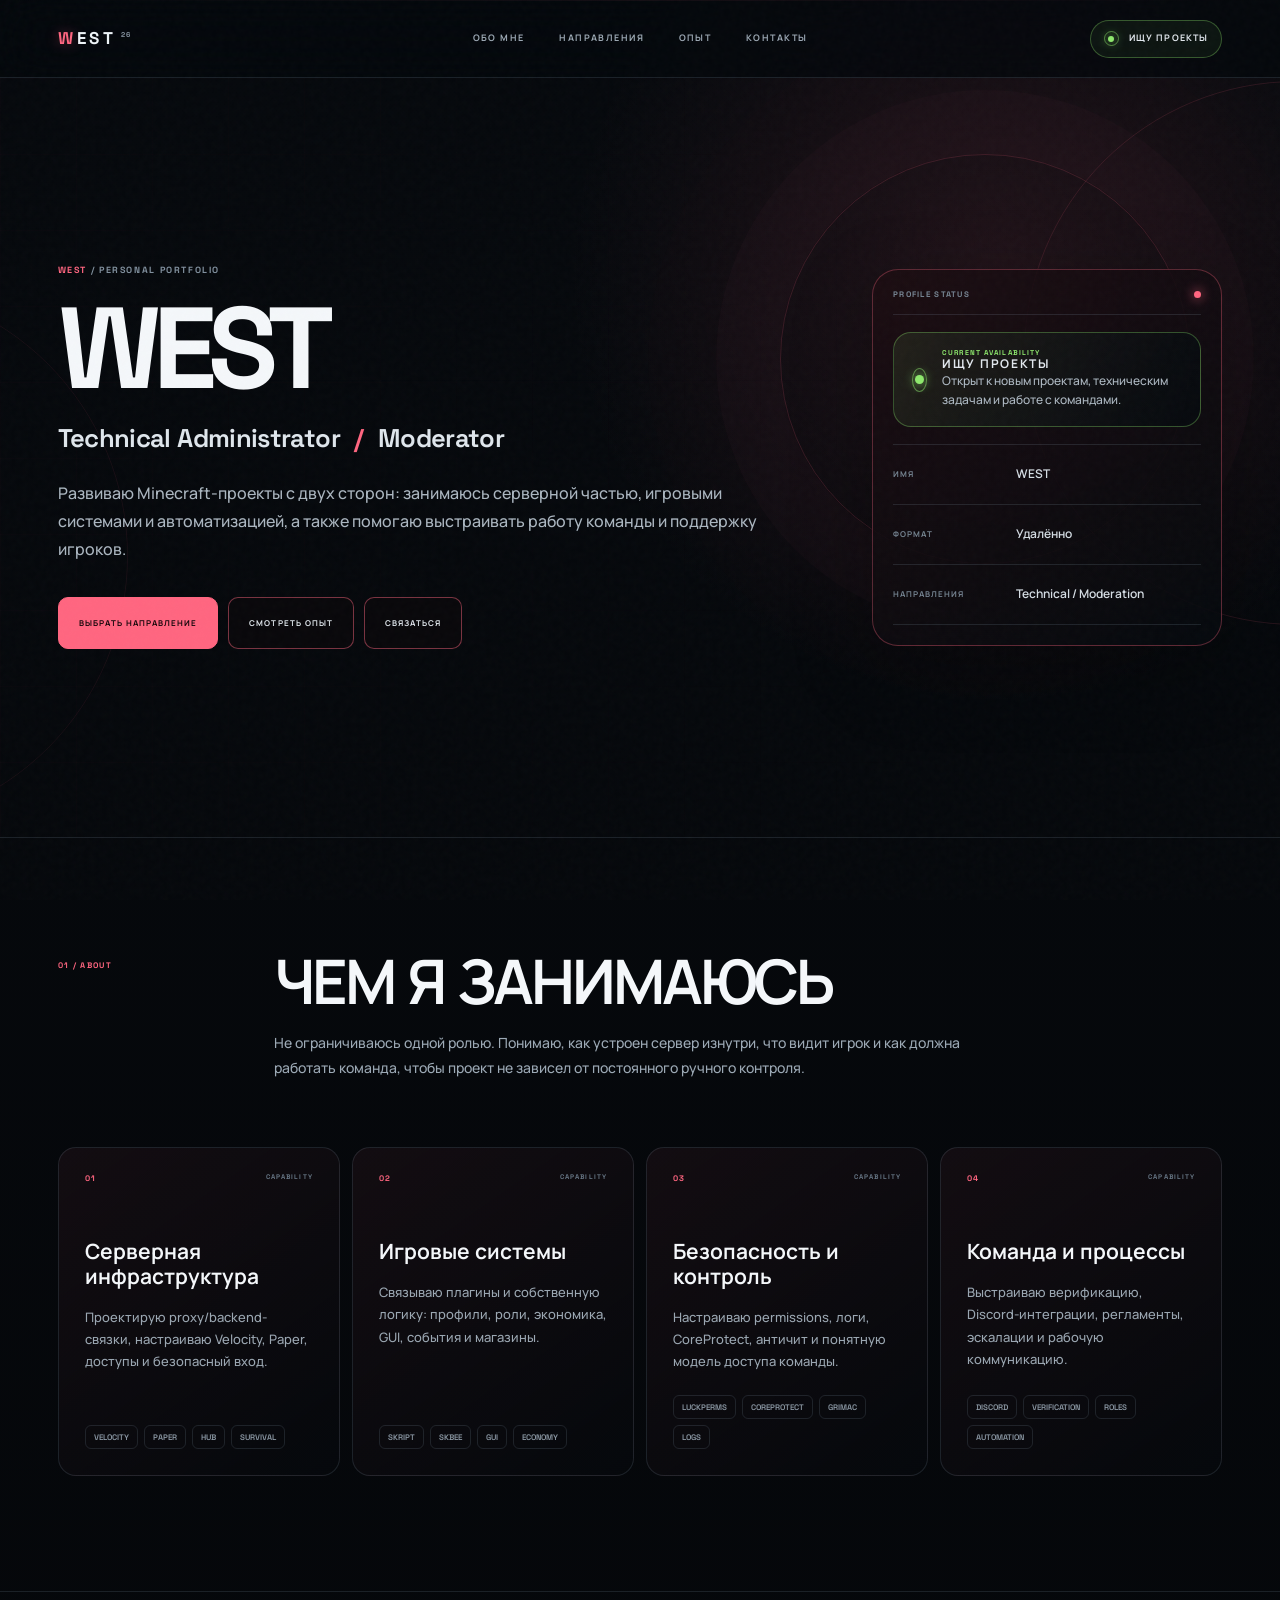
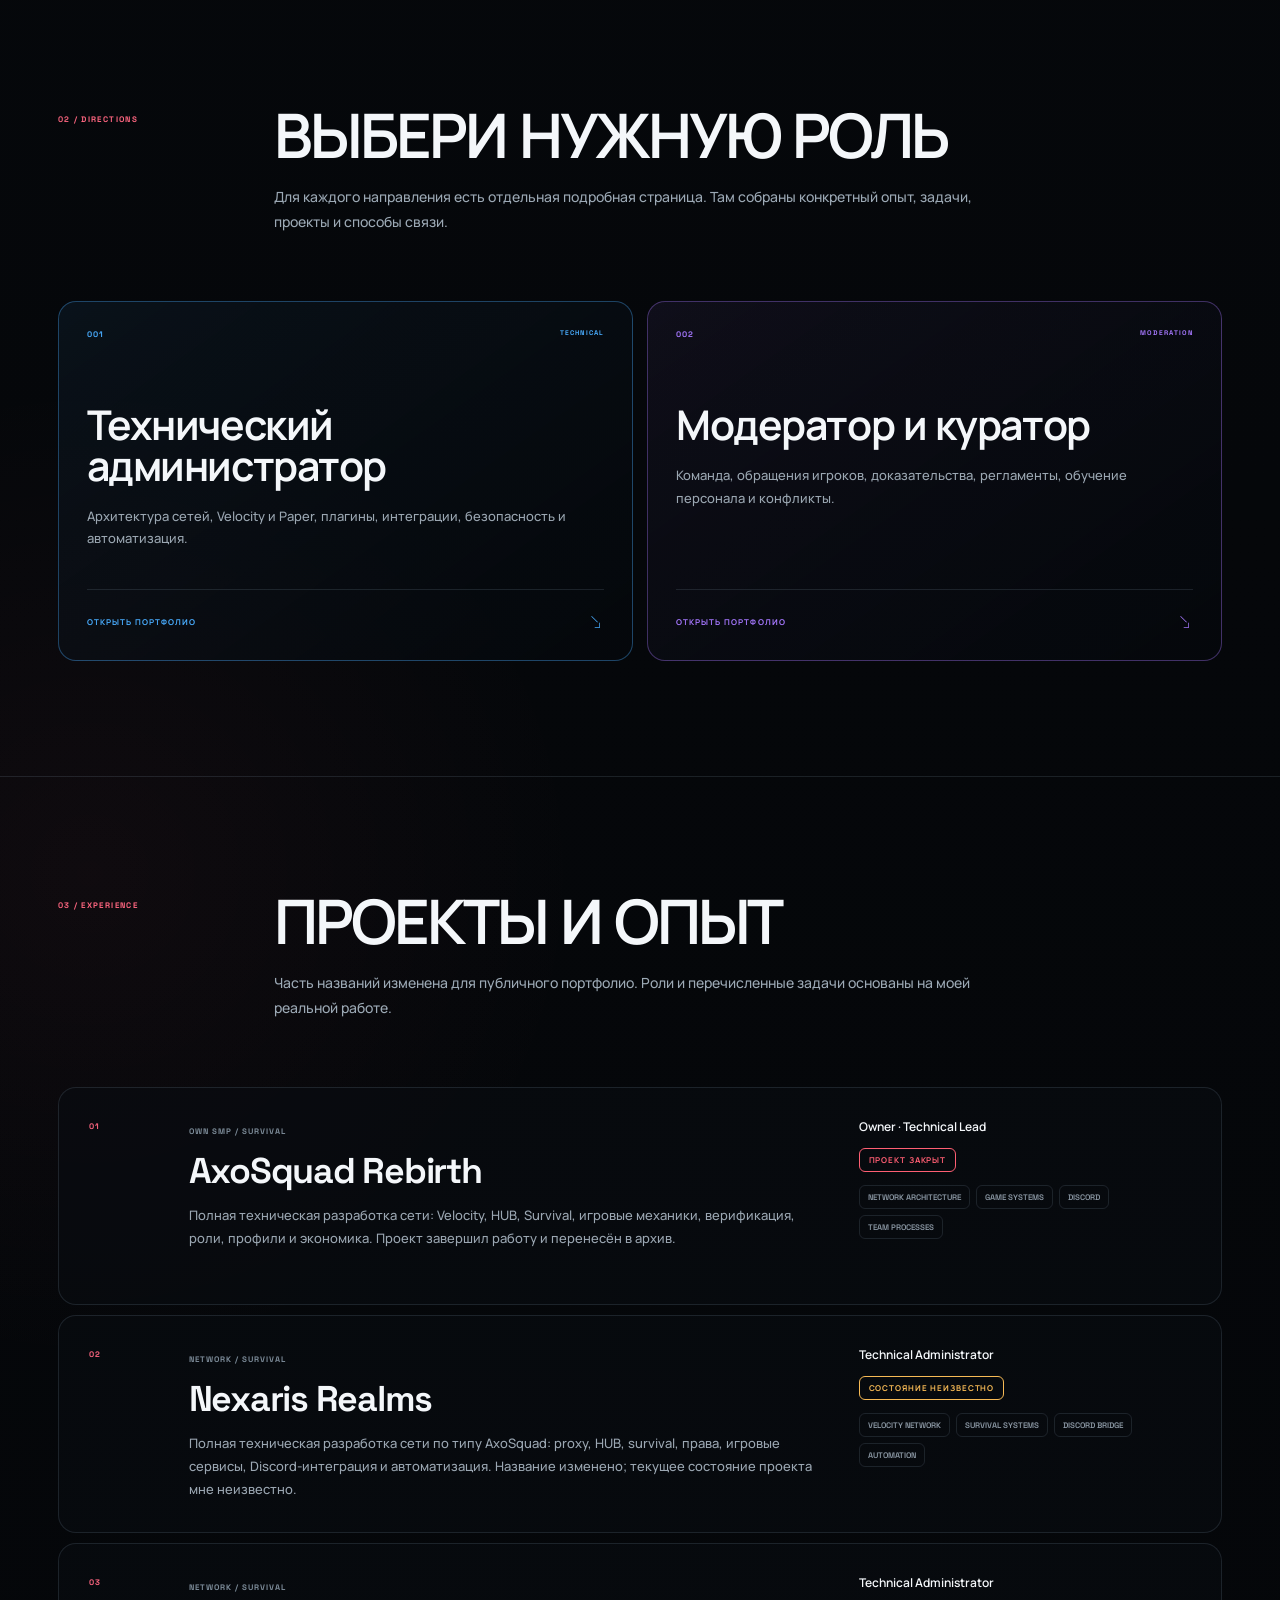
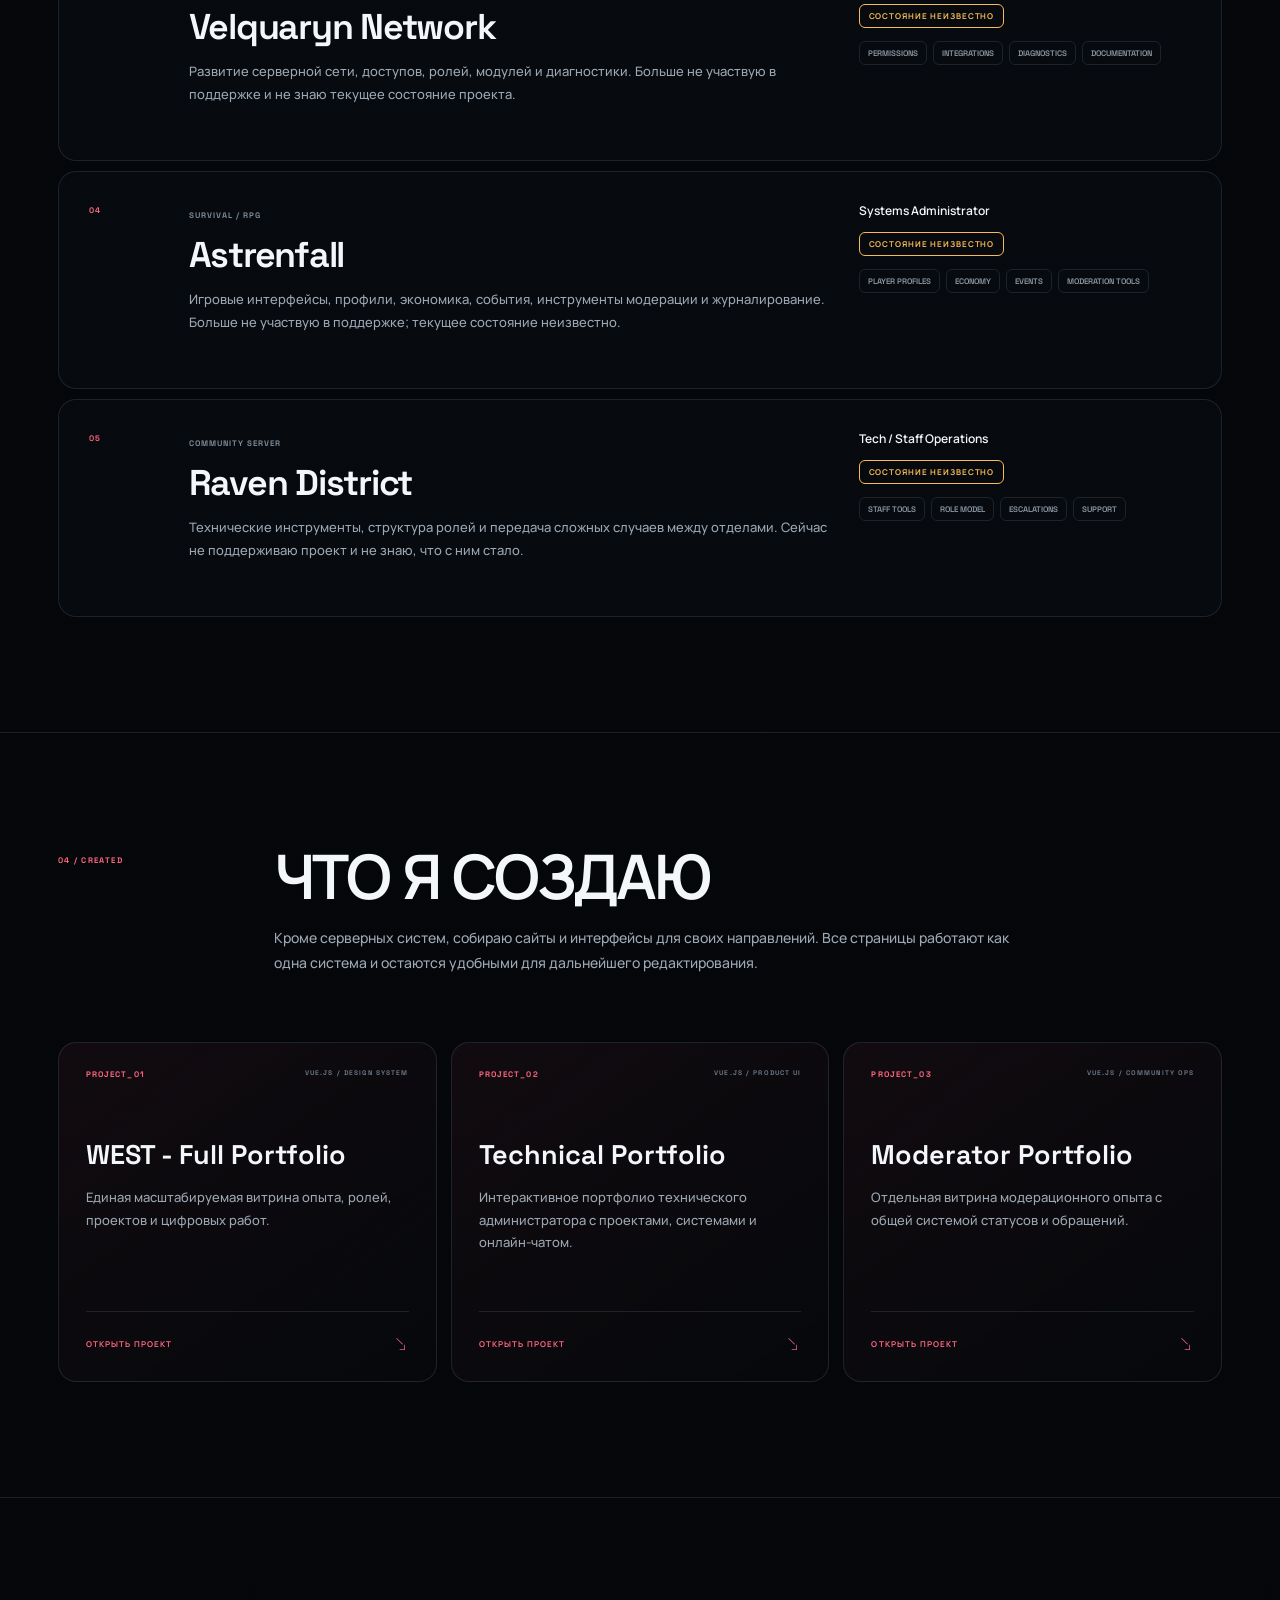
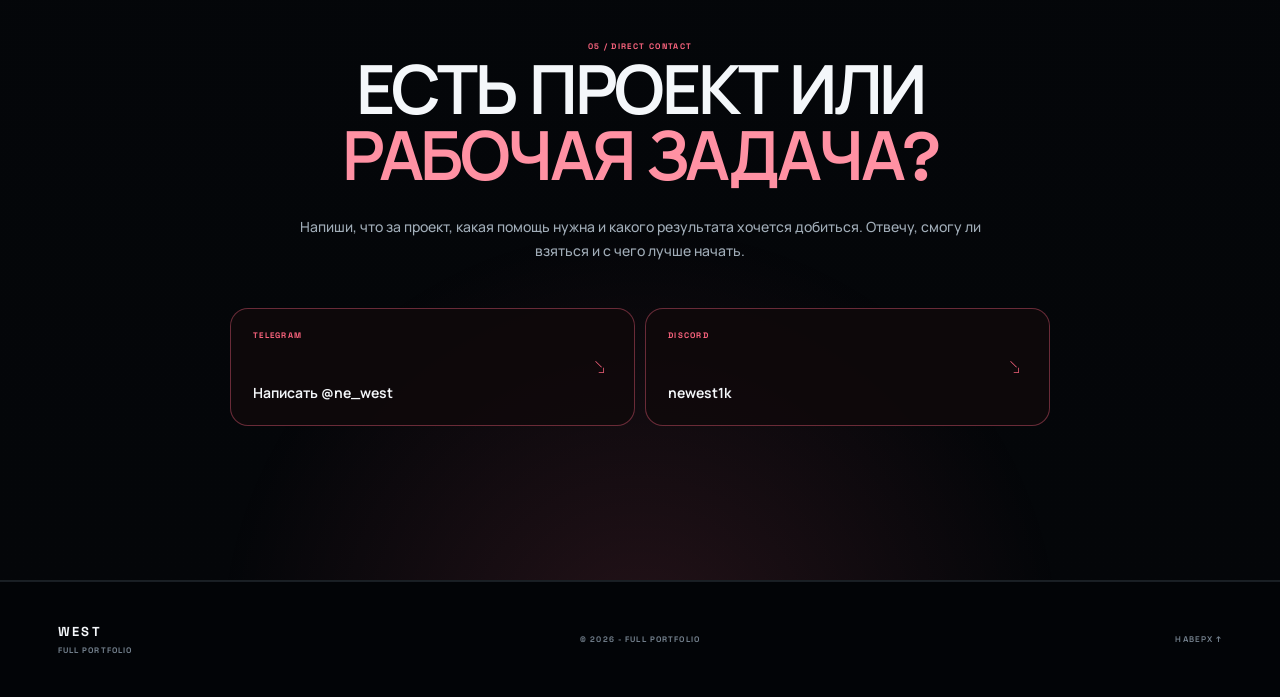
==== commit b737ba31: "Redesign full and moderator portfolios" ====
--- a/index.html
+++ b/index.html
@@ -1,4 +1,22 @@
 <!doctype html>
-<html lang="ru"><head><meta charset="UTF-8" /><meta name="viewport" content="width=device-width, initial-scale=1.0" /><meta name="theme-color" content="#05070a" /><meta name="description" content="Полное портфолио WEST: техническое администрирование, модерация, проекты и веб-разработка." /><meta property="og:title" content="WEST — Full Portfolio" /><meta property="og:description" content="Build. Operate. Moderate. Технические системы, команды и цифровые продукты." /><meta property="og:image" content="https://west1kfull.github.io/og.png" /><meta property="og:type" content="website" /><title>WEST — Full Portfolio</title>  <script type="module" crossorigin src="/assets/index-D8R8HbYe.js"></script>
-  <link rel="stylesheet" crossorigin href="/assets/index-DUmqD7oD.css">
-</head><body><div id="app"></div></body></html>
+<html lang="ru">
+  <head>
+    <meta charset="UTF-8" />
+    <meta name="viewport" content="width=device-width, initial-scale=1.0" />
+    <meta name="theme-color" content="#05070a" />
+    <meta name="description" content="Полное портфолио WEST: техническое администрирование, модерация, проекты и веб-разработка." />
+    <meta property="og:title" content="WEST — Full Portfolio" />
+    <meta property="og:description" content="Build. Operate. Moderate. Технические системы, команды и цифровые продукты." />
+    <meta property="og:image" content="https://west1kfull.github.io/og-v2.png" />
+    <meta property="og:type" content="website" />
+    <meta property="og:url" content="https://west1kfull.github.io/" />
+    <meta name="twitter:card" content="summary_large_image" />
+    <meta name="twitter:image" content="https://west1kfull.github.io/og-v2.png" />
+    <title>WEST — Full Portfolio</title>
+    <script type="module" crossorigin src="/assets/index-CEPZy6d1.js"></script>
+    <link rel="stylesheet" crossorigin href="/assets/index-dENgoBTa.css">
+  </head>
+  <body>
+    <div id="app"></div>
+  </body>
+</html>
--- a/assets/index-dENgoBTa.css
+++ b/assets/index-dENgoBTa.css
@@ -0,0 +1 @@
+@import "https://fonts.googleapis.com/css2?family=Manrope:wght@400;500;600;700&family=Space+Grotesk:wght@500;600;700&display=swap";:root{--lightningcss-light: ;--lightningcss-dark:initial;color-scheme:dark;--bg:#05070a;--bg-deep:#020305;--surface:#091018;--surface-raised:#0d1620;--surface-soft:#0d1620b8;--line:#a4bbd224;--line-strong:#a4bbd247;--text:#f4f7fa;--text-soft:#c3ccd5;--muted:#8996a3;--cyan:#49adff;--cyan-soft:#83c9ff;--violet:#a678ff;--violet-soft:#c2a7ff;--coral:#ff6680;--coral-soft:#ff91a3;--green:#8ee86d;--amber:#f7ba55;--red:#ff5f73;--accent:var(--cyan);--accent-soft:var(--cyan-soft);--accent-rgb:73, 173, 255;--page-width:1480px;--gutter:clamp(20px, 4.5vw, 72px);--space:var(--gutter);--section-space:clamp(78px, 9vw, 132px);--radius-sm:10px;--radius-md:18px;--radius-lg:26px;--shadow-card:0 24px 80px #00000047;--font-display:"Space Grotesk", "Manrope", system-ui, sans-serif;--font-body:"Manrope", system-ui, sans-serif;font-family:var(--font-body);background:var(--bg);color:var(--text);scroll-behavior:smooth}.page-home{--accent:var(--coral);--accent-soft:var(--coral-soft);--accent-rgb:255, 102, 128}.page-technical{--accent:var(--cyan);--accent-soft:var(--cyan-soft);--accent-rgb:73, 173, 255}.page-moderator{--accent:var(--violet);--accent-soft:var(--violet-soft);--accent-rgb:166, 120, 255}*,:before,:after{box-sizing:border-box}html,body,#app{background:var(--bg);min-height:100%;margin:0}body{color:var(--text);font-family:var(--font-body);-webkit-font-smoothing:antialiased;text-rendering:optimizelegibility;overflow-x:hidden}body.menu-open{overflow:hidden}a{color:inherit;text-decoration:none}button,input,textarea{color:inherit;font:inherit}button,a{-webkit-tap-highlight-color:transparent}button{margin:0}img,video{max-width:100%;display:block}::selection{background:rgba(var(--accent-rgb), .34);color:#fff}:focus-visible{outline:2px solid var(--accent);outline-offset:4px}.skip-link{z-index:1000;border-radius:var(--radius-sm);background:var(--text);color:var(--bg);padding:12px 16px;font-weight:700;transition:transform .2s;position:fixed;top:12px;left:12px;transform:translateY(-180%)}.skip-link:focus{transform:translateY(0)}.site-shell{isolation:isolate;background:radial-gradient(circle at 78% 5%, rgba(var(--accent-rgb), .11), transparent 27rem), radial-gradient(circle at 7% 45%, rgba(var(--accent-rgb), .045), transparent 31rem), linear-gradient(180deg, #06090d 0%, var(--bg) 38%, #040609 100%);min-height:100vh;position:relative;overflow:clip}.site-shell *{font-family:var(--font-display)}.page-content{z-index:2;position:relative}.page-content:focus{outline:none}.ambient-grid{z-index:-3;pointer-events:none;opacity:.3;background-image:linear-gradient(#96b4cf09 1px,#0000 1px),linear-gradient(90deg,#96b4cf09 1px,#0000 1px);background-size:76px 76px;position:fixed;inset:0;-webkit-mask-image:linear-gradient(#000 0%,#0000 82%);mask-image:linear-gradient(#000 0%,#0000 82%)}.ambient-glow{z-index:-2;pointer-events:none;border:1px solid rgba(var(--accent-rgb), .13);filter:blur(.2px);border-radius:50%;width:34rem;height:34rem;position:fixed}.ambient-glow-one{top:9%;right:-18rem}.ambient-glow-two{opacity:.55;bottom:8%;left:-26rem}.noise{z-index:60;pointer-events:none;opacity:.022;background-image:url("data:image/svg+xml,%3Csvg viewBox='0 0 180 180' xmlns='http://www.w3.org/2000/svg'%3E%3Cfilter id='n'%3E%3CfeTurbulence type='fractalNoise' baseFrequency='.82' numOctaves='3' stitchTiles='stitch'/%3E%3C/filter%3E%3Crect width='100%25' height='100%25' filter='url(%23n)'/%3E%3C/svg%3E");position:fixed;inset:0}.scan-beam{z-index:59;pointer-events:none;opacity:.07;background:linear-gradient(90deg, transparent, var(--accent), transparent);height:1px;animation:14s linear infinite scan;position:fixed;left:0;right:0}.site-header{z-index:50;width:100%;min-height:78px;padding:0 var(--gutter);border-bottom:1px solid var(--line);-webkit-backdrop-filter:blur(22px)saturate(140%);backdrop-filter:blur(22px)saturate(140%);background:#05080cc7;grid-template-columns:minmax(150px,1fr) auto minmax(150px,1fr);align-items:center;display:grid;position:sticky;top:0}.wordmark{color:#eef4f8;width:max-content;font:700 17px/1 var(--font-display);letter-spacing:.23em}.wordmark span{color:var(--accent);text-shadow:0 0 14px rgba(var(--accent-rgb), .38)}.wordmark sup{color:var(--muted);letter-spacing:.06em;margin-left:4px;font-size:7px}.site-header nav{align-items:center;gap:clamp(20px,2.7vw,44px);display:flex}.site-header nav a{color:#9ca8b4;font:700 9px/1 var(--font-display);letter-spacing:.16em;padding:30px 0;transition:color .22s;position:relative}.site-header nav a:after{content:"";background:var(--accent);height:1px;transition:right .25s;position:absolute;bottom:21px;left:0;right:100%}.site-header nav a:hover{color:#fff}.site-header nav a:hover:after{right:0}.header-side{justify-self:end;align-items:center;gap:12px;display:flex}.menu-toggle{border:1px solid var(--line);border-radius:var(--radius-sm);cursor:pointer;background:#ffffff06;width:44px;height:44px;display:none}.menu-toggle span{background:var(--text);width:18px;height:1px;margin:5px auto;transition:transform .22s;display:block}.menu-toggle[aria-expanded=true] span:first-child{transform:translateY(3px)rotate(45deg)}.menu-toggle[aria-expanded=true] span:last-child{transform:translateY(-3px)rotate(-45deg)}.live-status{--status-color:var(--green);border:1px solid color-mix(in srgb, var(--status-color), transparent 68%);background:color-mix(in srgb, var(--status-color), transparent 94%);border-radius:999px;align-items:center;gap:10px;min-height:38px;padding:0 13px;display:inline-flex}.live-status.status-busy{--status-color:var(--amber)}.live-status.status-unavailable{--status-color:var(--red)}.live-status.status-vacation{--status-color:var(--violet)}.status-orbit{border:1px solid color-mix(in srgb, var(--status-color), transparent 50%);border-radius:50%;place-items:center;width:15px;height:15px;animation:2s ease-out infinite orbit-pulse;display:grid}.status-orbit i{background:var(--status-color);width:6px;height:6px;box-shadow:0 0 11px var(--status-color);border-radius:50%;animation:1.25s ease-in-out infinite dot-blink}.status-copy{gap:2px;font-style:normal;display:grid}.status-copy strong{color:#e2e8ee;font:700 9px/1 var(--font-display);letter-spacing:.13em}.status-copy small{color:var(--status-color);font:700 7px/1 var(--font-display);letter-spacing:.16em}.status-copy em{color:#aeb9c3;max-width:520px;font:500 12px/1.55 var(--font-body);font-style:normal}.live-status.is-prominent{border-radius:var(--radius-md);background:linear-gradient(115deg, color-mix(in srgb, var(--status-color), transparent 90%), #060a0fc7);gap:15px;width:100%;min-height:82px;padding:16px 18px}.live-status.is-prominent .status-orbit{width:24px;height:24px}.live-status.is-prominent .status-orbit i{width:9px;height:9px}.live-status.is-prominent .status-copy strong{font-size:12px}.site-footer{z-index:3;min-height:116px;padding:28px var(--gutter);border-top:1px solid var(--line);background:#030508e6;grid-template-columns:1fr auto 1fr;align-items:center;gap:24px;display:grid;position:relative}.footer-brand{gap:5px;width:max-content;display:grid}.footer-brand strong{color:var(--text);letter-spacing:.18em;font-size:13px}.footer-brand span,.site-footer p,.to-top{color:#74818e;font:700 8px/1.4 var(--font-display);letter-spacing:.14em;text-transform:uppercase}.site-footer p{text-align:center;margin:0}.to-top{justify-self:end;transition:color .2s,transform .2s}.to-top:hover,.footer-brand:hover span{color:var(--accent)}.to-top:hover{transform:translateY(-3px)}@media (width<=1050px){.site-header{grid-template-columns:1fr auto}.site-header nav{padding:24px var(--gutter) 30px;border-bottom:1px solid var(--line);-webkit-backdrop-filter:blur(22px);backdrop-filter:blur(22px);opacity:0;visibility:hidden;background:#04070bf7;gap:0;transition:opacity .22s,transform .22s,visibility .22s;display:grid;position:fixed;inset:78px 0 auto;transform:translateY(-12px)}.site-header nav.is-open{opacity:1;visibility:visible;transform:translateY(0)}.site-header nav a{border-bottom:1px solid var(--line);padding:17px 0;font-size:11px}.site-header nav a:after{display:none}.menu-toggle{display:block}}@media (width<=700px){.site-header{min-height:70px;padding-inline:16px}.site-header nav{padding-inline:18px;inset-block-start:70px}.wordmark{font-size:15px}.header-side>.live-status{min-height:34px;padding-inline:9px}.header-side .status-copy strong{text-overflow:ellipsis;white-space:nowrap;max-width:84px;font-size:7px;overflow:hidden}.site-footer{text-align:center;grid-template-columns:1fr;justify-items:center;min-height:154px}.footer-brand,.to-top{justify-self:center}}.hero{min-height:min(820px,100vh - 78px);padding:clamp(78px, 9vw, 132px) var(--gutter) clamp(70px, 8vw, 110px);border-bottom:1px solid var(--line);flex-direction:column;justify-content:center;display:flex;position:relative;overflow:hidden}.hero-grid{pointer-events:none;opacity:.2;background-image:linear-gradient(var(--line) 1px, transparent 1px), linear-gradient(90deg, var(--line) 1px, transparent 1px);background-size:74px 74px;animation:24s linear infinite grid-drift;position:absolute;inset:0;-webkit-mask-image:linear-gradient(#000,#0000 92%);mask-image:linear-gradient(#000,#0000 92%)}.hero:before{aspect-ratio:1;border:1px solid rgba(var(--accent-rgb), .17);content:"";width:min(37vw,470px);box-shadow:0 0 0 70px rgba(var(--accent-rgb), .018), 0 0 70px rgba(var(--accent-rgb), .04);border-radius:50%;animation:8s ease-in-out infinite halo-breathe;position:absolute;top:8%;right:7%}.hero-kicker{top:38px;right:var(--gutter);left:var(--gutter);color:var(--accent);font:700 9px/1 var(--font-display);letter-spacing:.18em;justify-content:space-between;display:flex;position:absolute}.hero-overline{z-index:2;color:#89a1b5;font:700 9px/1.5 var(--font-display);letter-spacing:.17em;margin:20px 0 18px;position:relative}.role-title{z-index:2;max-width:1100px;color:var(--text);font:700 clamp(56px, 8.2vw, 124px)/.86 var(--font-display);letter-spacing:-.065em;text-transform:uppercase;margin:0;position:relative}.role-title span{display:block}.role-title span:last-child{color:var(--accent-soft)}.hero-bottom{z-index:2;justify-content:space-between;align-items:end;gap:48px;margin-top:46px;display:flex;position:relative}.hero-bottom>p{max-width:730px;color:var(--text-soft);font:500 clamp(15px, 1.35vw, 20px)/1.7 var(--font-body);margin:0}.primary-action{border:1px solid var(--accent);border-radius:var(--radius-sm);background:var(--accent);color:#07090c;min-width:260px;min-height:60px;font:700 9px/1 var(--font-display);letter-spacing:.14em;justify-content:space-between;align-items:center;padding:0 22px;transition:transform .25s,box-shadow .25s;display:flex}.primary-action:hover{box-shadow:0 16px 45px rgba(var(--accent-rgb), .2);transform:translateY(-4px)}.hero-status{z-index:2;width:min(620px,100%);margin-top:28px;position:relative}.css-arrow{flex:0 0 20px;width:20px;height:20px;display:block;position:relative}.css-arrow:before{content:"";transform-origin:100%;background:currentColor;width:12px;height:1px;position:absolute;top:10px;left:3px;transform:rotate(45deg)}.css-arrow:after{content:"";border-bottom:1px solid;border-right:1px solid;width:7px;height:7px;position:absolute;bottom:2px;right:2px}.section{width:min(100%, calc(var(--page-width) + var(--gutter) * 2));padding:var(--section-space) var(--gutter);border-bottom:1px solid var(--line);margin:0 auto;position:relative}.section-label{color:var(--muted);font:700 9px/1 var(--font-display);letter-spacing:.18em;grid-template-columns:58px 1fr;margin-bottom:clamp(34px,5vw,58px);display:grid}.section-label span:first-child{color:var(--accent)}.section-heading{grid-template-columns:minmax(0,1.25fr) minmax(280px,.62fr);align-items:end;gap:clamp(38px,7vw,100px);margin-bottom:clamp(42px,6vw,70px);display:grid}.section-heading h2,.contact-channel h2{color:var(--text);font:650 clamp(40px, 5.2vw, 76px)/.96 var(--font-display);letter-spacing:-.052em;margin:0}.section-heading h2 em,.contact-channel h2 em{color:var(--accent-soft);font-style:normal}.section-heading>p,.channel-layout>div>p{color:#9eabb7;font:500 14px/1.8 var(--font-body);margin:0}.signal-strip{min-height:54px;padding:0 var(--gutter);border-bottom:1px solid var(--line);color:#8495a4;font:700 8px/1 var(--font-display);letter-spacing:.14em;justify-content:space-between;align-items:center;gap:22px;display:flex;overflow:hidden}.signal-strip i{background:var(--accent);width:4px;height:4px;box-shadow:0 0 10px var(--accent);border-radius:50%;flex:0 0 4px;animation:1.4s ease-in-out infinite dot-blink}.case-grid{grid-template-columns:repeat(3,minmax(0,1fr));gap:14px;display:grid}.case-card{border:1px solid var(--line);border-radius:var(--radius-md);background:radial-gradient(circle at 100% 0%, rgba(var(--accent-rgb), .1), transparent 42%), linear-gradient(145deg, #171025b8, #06090de0);min-height:440px;color:var(--text);text-align:left;cursor:pointer;flex-direction:column;padding:28px;transition:transform .32s,border-color .32s,box-shadow .32s;display:flex;position:relative;overflow:hidden}.case-card:before{border:1px solid rgba(var(--accent-rgb), .2);content:"";border-radius:50%;width:210px;height:210px;position:absolute;bottom:-110px;right:-80px}.case-card:hover,.case-card:focus-visible{border-color:rgba(var(--accent-rgb), .52);box-shadow:var(--shadow-card);transform:translateY(-7px)}.case-code{color:var(--accent);font:700 9px/1 var(--font-display);letter-spacing:.16em}.case-card>span{color:#9b87bc;font:700 8px/1 var(--font-display);letter-spacing:.12em;text-transform:uppercase;margin-top:52px}.case-card h3{color:#f5f1fa;font:650 clamp(25px, 2.4vw, 34px)/1.05 var(--font-display);margin:14px 0 18px}.case-card p{color:#aba4b4;font:500 14px/1.72 var(--font-body);margin:0}.case-card footer{border-top:1px solid var(--line);gap:8px;margin-top:auto;padding-top:22px;display:grid}.case-card footer small{color:var(--accent);font:700 8px/1 var(--font-display);letter-spacing:.15em}.case-card footer strong{font:600 12px/1.5 var(--font-body)}.card-open-hint{z-index:2;border-top:1px solid rgba(var(--accent-rgb), .24);color:var(--accent);font:700 8px/1 var(--font-display);letter-spacing:.13em;justify-content:space-between;align-items:center;margin-top:22px;padding-top:17px;display:flex;position:relative}.card-open-hint .css-arrow{transform:scale(.72)}.moderation-grid{grid-template-columns:repeat(4,minmax(0,1fr));gap:12px;display:grid}.moderation-card{border:1px solid var(--line);border-radius:var(--radius-md);background:linear-gradient(145deg, rgba(var(--accent-rgb), .065), #070a0eb3);flex-direction:column;min-height:270px;padding:27px;transition:transform .28s,border-color .28s;display:flex}.moderation-card:hover{border-color:rgba(var(--accent-rgb), .45);transform:translateY(-6px)}.moderation-card span{color:var(--accent);font:700 9px/1 var(--font-display)}.moderation-card h3{color:#eee9f7;font:650 18px/1.15 var(--font-display);margin:auto 0 18px}.moderation-card p{color:#a69ead;font:500 13px/1.7 var(--font-body);margin:0}.process-track{grid-template-columns:1fr 24px 1fr 24px 1fr 24px 1fr;align-items:center;display:grid}.process-track>div{border:1px solid var(--line);border-radius:var(--radius-md);background:rgba(var(--accent-rgb), .045);flex-direction:column;min-height:180px;padding:25px;display:flex}.process-track>div span{color:var(--accent);font:700 9px/1 var(--font-display)}.process-track>div strong{font:650 13px/1.25 var(--font-display);letter-spacing:.06em;margin-top:auto}.process-track>div small{color:#8f879b;font:500 11px/1.4 var(--font-body);margin-top:9px}.process-track>i{background:rgba(var(--accent-rgb), .58);height:1px;box-shadow:0 0 10px rgba(var(--accent-rgb), .25)}.contact-channel{padding-bottom:clamp(105px,11vw,160px)}.channel-layout{grid-template-columns:1fr minmax(320px,.6fr);align-items:end;gap:clamp(44px,8vw,110px);display:grid}.channel-layout>div>small{color:var(--accent);font:700 8px/1 var(--font-display);letter-spacing:.16em;margin-bottom:24px;display:block}.channel-layout>div>p{max-width:720px;margin-top:28px}.chat-entry-card{--card-color:var(--accent);border:1px solid rgba(var(--accent-rgb), .44);border-radius:var(--radius-md);background:linear-gradient(145deg, rgba(var(--accent-rgb), .09), #05090eeb);min-height:160px;color:var(--text);text-align:left;cursor:pointer;grid-template-rows:auto 1fr;grid-template-columns:18px 1fr 24px;gap:14px 15px;padding:30px 34px;transition:transform .28s,border-color .28s,box-shadow .28s;display:grid}.chat-entry-card:hover{border-color:var(--accent);box-shadow:0 20px 60px rgba(var(--accent-rgb), .13);transform:translateY(-6px)}.channel-dot{background:var(--green);width:10px;height:10px;box-shadow:0 0 13px var(--green);border-radius:50%;grid-row:1/3;align-self:center;animation:1.2s ease-in-out infinite dot-blink}.chat-entry-card small{color:#7e8d9c;font:700 8px/1 var(--font-display);letter-spacing:.15em}.chat-entry-card strong{font:700 17px/1 var(--font-display);align-self:end}.chat-entry-card .css-arrow{color:var(--accent);grid-area:1/3/3;align-self:center}.details-backdrop{--modal-accent:var(--cyan);z-index:200;-webkit-backdrop-filter:blur(14px);backdrop-filter:blur(14px);background:#020407d6;place-items:center;padding:clamp(12px,4vw,54px);display:grid;position:fixed;inset:0}.details-backdrop.theme-violet{--modal-accent:var(--violet)}.details-dialog{border:1px solid color-mix(in srgb, var(--modal-accent), transparent 48%);border-radius:var(--radius-lg);background:radial-gradient(circle at 90% 0%, color-mix(in srgb, var(--modal-accent), transparent 88%), transparent 35%), #070b10;width:min(940px,100%);max-height:92dvh;position:relative;overflow:auto;box-shadow:0 36px 130px #000000a6}.details-dialog-head{z-index:3;border-bottom:1px solid var(--line);border-radius:var(--radius-lg) var(--radius-lg) 0 0;-webkit-backdrop-filter:blur(16px);backdrop-filter:blur(16px);background:#070b10ed;justify-content:space-between;align-items:center;min-height:74px;padding:16px clamp(20px,4vw,42px);display:flex;position:sticky;top:0}.details-dialog-head>div{flex-wrap:wrap;gap:10px 20px;display:flex}.details-dialog-head span,.details-dialog-head small{font:700 8px/1 var(--font-display);letter-spacing:.15em}.details-dialog-head span{color:var(--modal-accent)}.details-dialog-head small{color:var(--muted)}.details-close{border:1px solid var(--line);cursor:pointer;background:#ffffff06;border-radius:50%;flex:0 0 40px;width:40px;height:40px;position:relative}.details-close i{background:#dce5ed;width:15px;height:1px;position:absolute;top:19px;left:12px;transform:rotate(45deg)}.details-close i:last-child{transform:rotate(-45deg)}.details-dialog-body{padding:clamp(30px,6vw,68px)}.details-overline{color:var(--modal-accent);font:700 8px/1 var(--font-display);letter-spacing:.18em;margin:0 0 18px}.details-dialog h2{max-width:760px;color:var(--text);font:650 clamp(38px, 6vw, 72px)/.96 var(--font-display);letter-spacing:-.045em;margin:0}.details-intro{color:#b7c1ca;max-width:800px;font:500 clamp(14px, 1.5vw, 18px)/1.75 var(--font-body);margin:28px 0 0}.details-work{margin-top:48px}.details-work h3{color:#778795;font:700 8px/1 var(--font-display);letter-spacing:.16em;margin:0 0 18px}.details-work ol{border-top:1px solid var(--line);margin:0;padding:0;list-style:none}.details-work li{border-bottom:1px solid var(--line);grid-template-columns:50px 1fr;align-items:center;min-height:76px;padding:17px 0;display:grid}.details-work li>span{color:var(--modal-accent);font:700 8px/1 var(--font-display)}.details-work li p{color:#d1d8df;font:500 14px/1.65 var(--font-body);margin:0}.details-result{border-left:2px solid var(--modal-accent);border-radius:0 var(--radius-sm) var(--radius-sm) 0;background:color-mix(in srgb, var(--modal-accent), transparent 94%);margin-top:40px;padding:23px 25px}.details-result small{color:var(--modal-accent);font:700 8px/1 var(--font-display);letter-spacing:.15em}.details-result p{color:#c2ccd5;font:500 14px/1.7 var(--font-body);margin:12px 0 0}.state-closed{color:var(--red)}.state-unknown{color:var(--amber)}@media (width<=1050px){.section-heading,.channel-layout,.case-grid{grid-template-columns:1fr}.case-card{min-height:390px}.moderation-grid{grid-template-columns:repeat(2,minmax(0,1fr))}}@media (width<=700px){.hero{min-height:auto;padding:112px 18px 64px}.hero:before{width:280px;top:58px;right:-100px}.hero-kicker{font-size:7px;top:30px;left:18px;right:18px}.role-title{font-size:clamp(48px,15vw,74px);line-height:.9}.hero-bottom{flex-direction:column;align-items:stretch}.primary-action{width:100%;min-width:0}.section{padding:76px 18px}.section-label{grid-template-columns:42px 1fr}.section-heading h2,.contact-channel h2{font-size:clamp(36px,11vw,54px)}.signal-strip{justify-content:flex-start;overflow-x:auto}.signal-strip span{flex:none}.moderation-grid{grid-template-columns:1fr}.moderation-card{min-height:220px}.process-track{grid-template-columns:1fr;gap:8px}.process-track>i{justify-self:center;width:1px;height:20px}.chat-entry-card{min-height:140px;padding:24px 22px}.details-backdrop{align-items:end;padding:7px}.details-dialog{border-radius:var(--radius-md) var(--radius-md) 0 0;max-height:95dvh}.details-dialog-head{border-radius:var(--radius-md) var(--radius-md) 0 0}.details-dialog-body{padding:30px 20px}.details-work li{grid-template-columns:36px 1fr;align-items:start}}.reveal{opacity:0;transition:opacity .72s,transform .72s cubic-bezier(.2,.72,.2,1);transform:translateY(24px)}.reveal.is-visible{opacity:1;transform:translateY(0)}.details-enter-active,.details-leave-active{transition:opacity .25s}.details-enter-active .details-dialog,.details-leave-active .details-dialog{transition:transform .34s cubic-bezier(.2,.8,.2,1),opacity .25s}.details-enter-from,.details-leave-to{opacity:0}.details-enter-from .details-dialog,.details-leave-to .details-dialog{opacity:0;transform:translateY(24px)scale(.98)}@keyframes scan{0%{top:-2px}to{top:100vh}}@keyframes grid-drift{to{background-position:74px 74px}}@keyframes halo-breathe{0%,to{opacity:.58;transform:scale(.97)}50%{opacity:1;transform:scale(1.04)}}@keyframes dot-blink{50%{opacity:.32}}@keyframes orbit-pulse{0%{box-shadow:0 0 0 0 color-mix(in srgb, var(--status-color), transparent 42%)}to{box-shadow:0 0 0 10px #0000}}@media (prefers-reduced-motion:reduce){*,:before,:after{scroll-behavior:auto!important;transition-duration:.001ms!important;animation-duration:.001ms!important;animation-iteration-count:1!important}.reveal{opacity:1;transform:none}}.chat-dock{--chat-accent:var(--cyan);--footer-lift:0px;right:22px;bottom:calc(22px + var(--footer-lift));z-index:45;transition:bottom .12s linear;position:fixed}.page-moderator .chat-dock{--chat-accent:var(--violet)}.chat-launcher{text-align:left;border:1px solid color-mix(in srgb, var(--chat-accent), transparent 38%);-webkit-backdrop-filter:blur(16px);backdrop-filter:blur(16px);cursor:pointer;background:#050d15ed;grid-template-columns:16px 1fr 22px;align-items:center;gap:14px;width:285px;min-height:86px;padding:18px 22px;transition:transform .28s,border-color .28s,box-shadow .28s;display:grid;position:relative;box-shadow:0 18px 60px #00000057}.page-moderator .chat-launcher{background:#0d0817f0}.chat-launcher:hover{border-color:var(--chat-accent);box-shadow:0 23px 75px color-mix(in srgb, var(--chat-accent), transparent 84%);transform:translateY(-6px)}.launcher-dot{--dot-color:var(--green);background:var(--dot-color);width:10px;height:10px;box-shadow:0 0 13px var(--dot-color);border-radius:50%;animation:1.15s steps(2,end) infinite chat-dot}.status-busy .launcher-dot{--dot-color:var(--amber)}.status-unavailable .launcher-dot{--dot-color:var(--red)}.status-vacation .launcher-dot{--dot-color:var(--violet)}.chat-launcher>span:nth-child(2),.chat-header>div>span:last-child{gap:9px;display:grid}.chat-launcher small,.chat-header small{color:#6f8294;letter-spacing:.16em;font:700 8px/1 Space Grotesk}.chat-launcher strong,.chat-header strong{letter-spacing:.04em;font:700 14px/1 Space Grotesk}.launcher-arrow{width:18px;height:18px;color:var(--chat-accent);position:relative}.launcher-arrow:before{content:"";background:currentColor;width:10px;height:1px;position:absolute;top:9px;left:2px;transform:rotate(-45deg)}.launcher-arrow:after{content:"";border-top:1px solid;border-right:1px solid;width:6px;height:6px;position:absolute;top:2px;right:2px}.chat-launcher>b{background:var(--chat-accent);color:#071019;border-radius:20px;place-items:center;min-width:23px;height:23px;padding:0 5px;font:800 9px/1 Space Grotesk;display:grid;position:absolute;top:-8px;right:-8px}.chat-window{border:1px solid color-mix(in srgb, var(--chat-accent), transparent 35%);-webkit-backdrop-filter:blur(22px);backdrop-filter:blur(22px);background:#050b11f7;flex-direction:column;width:min(410px,100vw - 24px);height:min(660px,100vh - 35px);animation:.3s cubic-bezier(.2,.8,.2,1) chat-open;display:flex;overflow:hidden;box-shadow:0 28px 90px #0000008c}.page-moderator .chat-window{background:#0c0813fa}.chat-window.admin-mode{width:min(1040px,100vw - 44px);height:min(760px,100vh - 44px)}.chat-header{border-bottom:1px solid color-mix(in srgb, var(--chat-accent), transparent 65%);background:color-mix(in srgb, var(--chat-accent), transparent 95%);flex:0 0 78px;justify-content:space-between;align-items:center;padding:0 20px;display:flex}.chat-header>div{align-items:center;gap:14px;display:flex}.chat-header>button{border:1px solid var(--line);color:#8b99a7;cursor:pointer;background:0 0;width:34px;height:34px;font-size:22px}.chat-header>button:hover{border-color:var(--chat-accent);color:#fff}.chat-auth{flex-direction:column;flex:1;justify-content:center;padding:34px;display:flex}.chat-auth>span{color:var(--chat-accent);letter-spacing:.17em;font:700 8px/1 Space Grotesk}.chat-auth h3{margin:16px 0 12px;font:600 27px/1.05 Space Grotesk}.chat-auth p{color:#8998a6;margin:0 0 28px;font-size:13px;line-height:1.7}.chat-auth input,.chat-search input{border:1px solid var(--line);color:#fff;background:#010509b8;outline:none;width:100%;height:50px;padding:0 14px}.chat-auth input:focus,.chat-search input:focus{border-color:var(--chat-accent)}.chat-auth>button{border:1px solid var(--chat-accent);background:var(--chat-accent);color:#071019;letter-spacing:.14em;cursor:pointer;height:52px;margin-top:10px;font:800 10px/1 Space Grotesk}.platform-switch{grid-template-columns:1fr 1fr;margin-bottom:10px;display:grid}.platform-switch button{border:1px solid var(--line);color:#758391;letter-spacing:.12em;cursor:pointer;background:0 0;height:40px;font:700 8px/1 Space Grotesk}.platform-switch button.active{border-color:var(--chat-accent);color:var(--chat-accent);background:color-mix(in srgb, var(--chat-accent), transparent 92%)}.status-warning{color:var(--red);margin-top:15px;line-height:1.5}.visitor-profile,.conversation-bar{border-bottom:1px solid var(--line);color:#81909d;letter-spacing:.1em;text-transform:uppercase;justify-content:space-between;align-items:center;min-height:47px;padding:0 16px;font:600 8px/1 Space Grotesk;display:flex}.visitor-profile button,.conversation-bar button{color:var(--chat-accent);font:inherit;cursor:pointer;background:0 0;border:0}.message-list{scrollbar-color:color-mix(in srgb, var(--chat-accent), transparent 45%) transparent;flex-direction:column;flex:1;gap:11px;min-height:0;padding:18px;display:flex;overflow-y:auto}.message{border:1px solid var(--line);background:#0e171fb3;gap:7px;max-width:82%;padding:11px 13px;display:grid}.message.mine{border-color:color-mix(in srgb, var(--chat-accent), transparent 60%);background:color-mix(in srgb, var(--chat-accent), transparent 90%);align-self:flex-end}.message.theirs{align-self:flex-start}.message p{white-space:pre-wrap;overflow-wrap:anywhere;margin:0;font-size:13px;line-height:1.55}.message time{color:#667482;font:500 8px/1 Space Grotesk}.message time em{color:color-mix(in srgb, var(--chat-accent), #fff 15%);font-style:normal}.message-file{text-align:left;border:1px solid var(--line);cursor:pointer;background:#02060a80;gap:5px;padding:10px;display:grid}.message-file span{color:var(--chat-accent);letter-spacing:.14em;font:700 7px/1 Space Grotesk}.message-file strong{text-overflow:ellipsis;color:#dce5ed;font-size:11px;overflow:hidden}.message-file small{color:#71808e;font-size:8px}.status-banner{color:var(--amber);background:#ffbf4b14;border-top:1px solid #ffbf4b40;padding:9px 15px;font-size:10px;line-height:1.4}.chat-compose{border-top:1px solid var(--line);background:#03070bd9;flex:none;grid-template-columns:38px 1fr 42px;gap:8px;min-height:76px;padding:11px;display:grid;position:relative}.chat-compose textarea{resize:none;border:1px solid var(--line);color:#fff;background:#0c131aa6;outline:none;min-height:52px;max-height:100px;padding:11px 12px;font-size:12px}.chat-compose textarea:focus{border-color:var(--chat-accent)}.chat-compose>button,.attach-button{border:1px solid var(--chat-accent);background:var(--chat-accent);color:#071019;cursor:pointer;place-items:center;width:100%;height:52px;font:700 20px/1 Space Grotesk;display:grid}.attach-button{border-color:var(--line);color:var(--chat-accent);background:0 0}.attach-button input{display:none}.chat-compose>button:disabled{opacity:.35;cursor:not-allowed}.attach-button:has(input:disabled){opacity:.35;cursor:not-allowed}.file-chip{border:1px solid var(--line);color:#91a0ae;grid-column:1/-1;justify-content:space-between;align-items:center;padding:7px 9px;font-size:9px;display:flex}.file-chip button{color:var(--red);cursor:pointer;background:0 0;border:0}.chat-error{color:#ff8998;background:#ff5c7014;border-top:1px solid #ff5c704d;flex:none;margin:0;padding:9px 14px;font-size:10px}.empty-state{color:#536271;letter-spacing:.16em;margin:auto;font:700 9px/1 Space Grotesk}.admin-layout{flex:1;grid-template-columns:330px 1fr;min-height:0;display:grid}.admin-sidebar{border-right:1px solid var(--line);flex-direction:column;min-height:0;display:flex}.admin-status-control{border-bottom:1px solid var(--line);padding:14px}.admin-status-control>small{color:#6d7d8c;letter-spacing:.15em;margin-bottom:10px;font:700 7px/1 Space Grotesk;display:block}.admin-status-control>div{grid-template-columns:1fr 1fr;gap:5px;display:grid}.admin-status-control button{--button-status:var(--green);border:1px solid var(--line);color:#7f8d9b;letter-spacing:.08em;cursor:pointer;background:0 0;align-items:center;gap:6px;min-height:29px;padding:0 7px;font:700 7px/1 Space Grotesk;display:flex}.admin-status-control button.status-busy{--button-status:var(--amber)}.admin-status-control button.status-unavailable{--button-status:var(--red)}.admin-status-control button.status-vacation{--button-status:var(--violet)}.admin-status-control button i{background:var(--button-status);width:5px;height:5px;box-shadow:0 0 7px var(--button-status);border-radius:50%}.admin-status-control button.active{border-color:var(--button-status);color:var(--button-status);background:color-mix(in srgb, var(--button-status), transparent 93%)}.chat-search{border:1px solid var(--line);grid-template-columns:30px 1fr;align-items:center;margin:10px;display:grid}.chat-search span{text-align:center;color:var(--chat-accent)}.chat-search input{border:0;height:38px}.session-list{flex:1;min-height:0;overflow-y:auto}.session-item{text-align:left;border:0;border-top:1px solid var(--line);cursor:pointer;background:0 0;grid-template-columns:auto 1fr;gap:6px 8px;width:100%;min-height:92px;padding:13px 42px 13px 14px;display:grid;position:relative}.session-item:hover,.session-item.active{background:color-mix(in srgb, var(--chat-accent), transparent 94%)}.session-item.active{box-shadow:inset 2px 0 var(--chat-accent)}.source-badge{color:var(--cyan);letter-spacing:.12em;border:1px solid;align-self:center;padding:4px 5px;font:800 6px/1 Space Grotesk}.source-badge.source-moderator{color:var(--violet)}.session-item strong{align-self:center;font:600 11px/1 Space Grotesk}.session-item small{color:#647482;text-transform:uppercase;grid-column:1/3;font-size:8px}.session-item p{text-overflow:ellipsis;white-space:nowrap;color:#83919f;grid-column:1/3;margin:0;font-size:10px;overflow:hidden}.session-item>b{background:var(--chat-accent);color:#071019;border-radius:14px;place-items:center;min-width:19px;height:19px;font-size:8px;display:grid;position:absolute;top:14px;right:13px}.admin-conversation{flex-direction:column;min-width:0;display:flex}.conversation-bar{min-height:58px}.conversation-bar span{gap:5px;display:grid}.conversation-bar small{color:var(--chat-accent);letter-spacing:.13em;font-size:7px}.conversation-bar strong{color:#e6edf3;font-size:12px}.conversation-bar button{color:var(--red)}.conversation-placeholder{color:#677684;text-align:center;place-items:center;gap:13px;margin:auto;display:grid}.conversation-placeholder span{color:var(--chat-accent);letter-spacing:.15em;font:700 8px/1 Space Grotesk}.conversation-placeholder strong{color:#dfe7ef;font:600 26px/1 Space Grotesk}.conversation-placeholder p{margin:0;font-size:11px}@keyframes chat-open{0%{opacity:0;transform:translateY(18px)scale(.97)}to{opacity:1;transform:none}}@keyframes chat-dot{50%{opacity:.25}}@media (width<=760px){.chat-dock{right:10px;bottom:calc(10px + var(--footer-lift))}.chat-launcher{width:244px;min-height:72px;padding:14px 16px}.chat-window,.chat-window.admin-mode{width:calc(100vw - 20px);height:calc(100dvh - 20px)}.admin-layout{grid-template-columns:1fr}.admin-sidebar{border-right:0;border-bottom:1px solid var(--line);max-height:42%}.chat-auth{padding:25px}.message{max-width:90%}}.full-hero{width:min(100%, calc(var(--page-width) + var(--gutter) * 2));min-height:min(760px,100vh - 78px);padding:clamp(74px, 8vw, 116px) var(--gutter);border-bottom:1px solid var(--line);grid-template-columns:minmax(0,1.2fr) minmax(320px,.58fr);align-items:center;gap:clamp(48px,7vw,110px);margin:0 auto;display:grid;position:relative;overflow:hidden}.full-hero:before{aspect-ratio:1;border:1px solid rgba(var(--accent-rgb), .16);content:"";width:min(34vw,410px);box-shadow:0 0 0 64px rgba(var(--accent-rgb), .018), 0 0 0 132px rgba(var(--accent-rgb), .009);border-radius:50%;animation:9s ease-in-out infinite halo-breathe;position:absolute;top:10%;right:7%}.full-hero-grid{pointer-events:none;opacity:.14;background-image:linear-gradient(rgba(var(--accent-rgb), .12) 1px, transparent 1px), linear-gradient(90deg, rgba(var(--accent-rgb), .12) 1px, transparent 1px);background-size:76px 76px;position:absolute;inset:0;-webkit-mask-image:linear-gradient(90deg,#000,#0000 90%);mask-image:linear-gradient(90deg,#000,#0000 90%)}.full-hero-copy,.full-terminal{z-index:2;position:relative}.full-kicker{color:#81909e;font:700 9px/1 var(--font-display);letter-spacing:.18em;margin:0 0 24px}.full-kicker span{color:var(--accent)}.full-title{color:var(--text);font:700 clamp(72px, 9vw, 118px)/.86 var(--font-display);letter-spacing:-.07em;margin:0}.full-role{color:#dfe6ec;font:650 clamp(19px, 2vw, 28px)/1.25 var(--font-display);letter-spacing:-.025em;margin:24px 0 0}.full-role i{color:var(--accent);margin:0 8px;font-style:normal}.full-lead{color:#acb7c1;max-width:790px;font:500 clamp(14px, 1.25vw, 18px)/1.76 var(--font-body);margin:25px 0 0}.full-actions{flex-wrap:wrap;gap:10px;margin-top:34px;display:flex}.full-button{border:1px solid rgba(var(--accent-rgb), .46);border-radius:var(--radius-sm);color:#dfe6ec;min-height:52px;font:700 8px/1 var(--font-display);letter-spacing:.13em;text-transform:uppercase;background:#0c090cb8;justify-content:center;align-items:center;padding:0 20px;transition:transform .24s,border-color .24s,background .24s;display:inline-flex}.full-button:hover{border-color:var(--accent);background:rgba(var(--accent-rgb), .085);transform:translateY(-4px)}.full-button.is-primary{border-color:var(--accent);background:var(--accent);color:#18070b}.full-terminal{border:1px solid rgba(var(--accent-rgb), .32);border-radius:var(--radius-lg);box-shadow:var(--shadow-card);background:linear-gradient(145deg,#1c0d12e0,#060a0ee6);padding:20px}.full-terminal-head{border-bottom:1px solid var(--line);color:#788795;font:700 8px/1 var(--font-display);letter-spacing:.16em;justify-content:space-between;align-items:center;padding-bottom:16px;display:flex}.full-terminal-head i{background:var(--accent);width:7px;height:7px;box-shadow:0 0 12px var(--accent);border-radius:50%;animation:1.3s ease-in-out infinite dot-blink}.full-terminal .live-status{margin-top:17px}.full-terminal dl{border-top:1px solid var(--line);margin:17px 0 0}.full-terminal dl>div{border-bottom:1px solid var(--line);grid-template-columns:.72fr 1.28fr;align-items:center;gap:18px;min-height:60px;display:grid}.full-terminal dt{color:#748390;font:700 8px/1 var(--font-display);letter-spacing:.13em}.full-terminal dd{color:#d5dde4;font:600 12px/1.45 var(--font-body);margin:0}.full-section{width:min(100%, calc(var(--page-width) + var(--gutter) * 2));padding:var(--section-space) var(--gutter);border-bottom:1px solid var(--line);margin:0 auto;position:relative}.full-section-head{grid-template-columns:140px minmax(0,1fr);align-items:start;gap:clamp(34px,6vw,90px);margin-bottom:clamp(42px,6vw,66px);display:grid}.full-section-head>span,.full-contact>p:first-child{color:var(--accent);font:700 8px/1 var(--font-display);letter-spacing:.17em;padding-top:8px}.full-section-head h2{max-width:970px;color:var(--text);font:650 clamp(40px, 4.8vw, 70px)/.98 var(--font-display);letter-spacing:-.05em;margin:0}.full-section-head p{color:#9ca9b5;max-width:740px;font:500 14px/1.78 var(--font-body);margin:18px 0 0}.full-capability-grid{grid-template-columns:repeat(4,minmax(0,1fr));gap:12px;display:grid}.full-capability-card,.full-direction-card,.full-work-card{border:1px solid var(--line);border-radius:var(--radius-md);background:linear-gradient(145deg, rgba(var(--accent-rgb), .055), #06090dbf);transition:transform .3s,border-color .3s,box-shadow .3s;position:relative;overflow:hidden}.full-capability-card:hover,.full-direction-card:hover,.full-work-card:hover{border-color:rgba(var(--accent-rgb), .5);box-shadow:var(--shadow-card);transform:translateY(-7px)}.full-capability-card{flex-direction:column;min-height:300px;padding:26px;display:flex}.full-capability-card>div,.full-direction-card header,.full-work-card header{color:var(--accent);font:700 8px/1 var(--font-display);letter-spacing:.14em;justify-content:space-between;gap:14px;display:flex}.full-capability-card>div small,.full-work-card header small{color:#687786}.full-capability-card h3{color:var(--text);font:650 21px/1.18 var(--font-display);margin:58px 0 16px}.full-capability-card p,.full-direction-card>p,.full-work-card p{color:#9ba7b2;font:500 13px/1.72 var(--font-body);margin:0}.full-capability-card footer{flex-wrap:wrap;gap:6px;margin-top:auto;padding-top:22px;display:flex}.full-capability-card footer b,.full-experience-meta>div span{border:1px solid var(--line);color:#8d9aa6;font:600 8px/1 var(--font-display);text-transform:uppercase;border-radius:6px;padding:7px 8px}.full-direction-grid{grid-template-columns:repeat(2,minmax(0,1fr));gap:14px;display:grid}.full-direction-card{--role-color:var(--cyan);border-color:color-mix(in srgb, var(--role-color), transparent 64%);background:linear-gradient(145deg, color-mix(in srgb, var(--role-color), transparent 93%), #05080cc7);flex-direction:column;min-height:360px;padding:28px;display:flex}.full-direction-card.accent-violet{--role-color:var(--violet)}.full-direction-card header{color:var(--role-color)}.full-direction-card h3{max-width:600px;color:var(--text);font:650 clamp(28px, 3.2vw, 46px)/1 var(--font-display);letter-spacing:-.035em;margin:68px 0 17px}.full-direction-card footer,.full-work-card footer{border-top:1px solid var(--line);color:var(--role-color,var(--accent));font:700 8px/1 var(--font-display);letter-spacing:.13em;text-transform:uppercase;justify-content:space-between;align-items:center;margin-top:auto;padding-top:22px;display:flex}.full-direction-card .css-arrow,.full-work-card .css-arrow{transform:scale(.72)}.full-experience-list{gap:10px;display:grid}.full-experience-row{border:1px solid var(--line);border-radius:var(--radius-md);background:#090d128f;grid-template-columns:70px minmax(0,1fr) minmax(260px,.52fr);gap:30px;min-height:218px;padding:30px;transition:transform .28s,border-color .28s,background .28s;display:grid}.full-experience-row:hover{border-color:rgba(var(--accent-rgb), .34);background:rgba(var(--accent-rgb), .035);transform:translate(7px)}.full-experience-index{color:var(--accent);font:700 8px/1 var(--font-display);letter-spacing:.13em;padding-top:4px}.full-experience-main small{color:#7d8c99;font:700 8px/1 var(--font-display);letter-spacing:.13em}.full-experience-main h3{color:var(--text);font:650 clamp(25px, 2.8vw, 40px)/1 var(--font-display);letter-spacing:-.035em;margin:14px 0 16px}.full-experience-main p{color:#9ba7b2;max-width:760px;font:500 13px/1.74 var(--font-body);margin:0}.full-experience-meta{align-content:start;justify-items:start;gap:13px;display:grid}.full-experience-meta>strong{font:600 12px/1.45 var(--font-body)}.full-experience-meta>em{font:700 8px/1 var(--font-display);letter-spacing:.11em;border:1px solid;border-radius:6px;padding:7px 9px;font-style:normal}.full-experience-meta>div{flex-wrap:wrap;gap:6px;display:flex}.full-work-grid{grid-template-columns:repeat(3,minmax(0,1fr));gap:14px;display:grid}.full-work-card{flex-direction:column;min-height:340px;padding:27px;display:flex}.full-work-card h3{color:var(--text);font:650 27px/1.08 var(--font-display);margin:62px 0 17px}.full-contact{padding:clamp(90px, 10vw, 140px) var(--gutter) clamp(110px, 12vw, 165px);border-bottom:1px solid var(--line);background:radial-gradient(circle at 50% 110%, rgba(var(--accent-rgb), .13), transparent 43%);text-align:center;position:relative;overflow:hidden}.full-contact>*{z-index:1;position:relative}.full-contact h2{color:var(--text);font:650 clamp(40px, 5.3vw, 76px)/.97 var(--font-display);letter-spacing:-.05em;margin:0}.full-contact h2 span{color:var(--accent-soft)}.full-contact-lead{color:#a1adb8;max-width:720px;font:500 14px/1.76 var(--font-body);margin:25px auto 0}.full-contact-grid{grid-template-columns:repeat(2,1fr);gap:10px;width:min(820px,100%);margin:44px auto 0;display:grid}.full-contact-grid a{border:1px solid rgba(var(--accent-rgb), .38);border-radius:var(--radius-md);text-align:left;background:#10090cd1;grid-template-rows:auto 1fr;grid-template-columns:1fr 24px;gap:14px;min-height:118px;padding:22px;transition:transform .28s,border-color .28s;display:grid}.full-contact-grid a:hover{border-color:var(--accent);transform:translateY(-6px)}.full-contact-grid small{color:var(--accent);font:700 8px/1 var(--font-display);letter-spacing:.16em}.full-contact-grid strong{font:650 14px/1.35 var(--font-body);align-self:end}.full-contact-grid .css-arrow{color:var(--accent);grid-area:1/2/3;align-self:center;transform:scale(.72)}@media (width<=1180px){.full-hero{grid-template-columns:1fr .72fr}.full-capability-grid{grid-template-columns:repeat(2,1fr)}.full-work-grid{grid-template-columns:1fr}.full-work-card{min-height:280px}}@media (width<=900px){.full-hero{grid-template-columns:1fr;min-height:auto}.full-terminal{max-width:620px}.full-section-head{grid-template-columns:1fr;gap:18px}.full-section-head>span{padding-top:0}.full-experience-row{grid-template-columns:54px 1fr}.full-experience-meta{grid-column:2}}@media (width<=700px){.full-hero{gap:40px;padding:74px 18px 62px}.full-hero:before{width:260px;top:60px;right:-90px}.full-title{font-size:clamp(64px,22vw,90px)}.full-role{font-size:18px}.full-role i{display:none}.full-actions{grid-template-columns:1fr;display:grid}.full-terminal{padding:16px}.full-terminal dl>div{grid-template-columns:1fr;gap:7px;padding:14px 0}.full-section{padding:76px 18px}.full-section-head h2{font-size:clamp(36px,11vw,54px)}.full-capability-grid,.full-direction-grid,.full-contact-grid{grid-template-columns:1fr}.full-capability-card{min-height:270px}.full-direction-card{min-height:330px;padding:23px}.full-experience-row{grid-template-columns:1fr;padding:24px}.full-experience-meta{grid-column:1}.full-work-card{min-height:315px;padding:23px}.full-contact{padding-inline:18px}.full-contact h2{font-size:clamp(36px,11vw,54px)}}
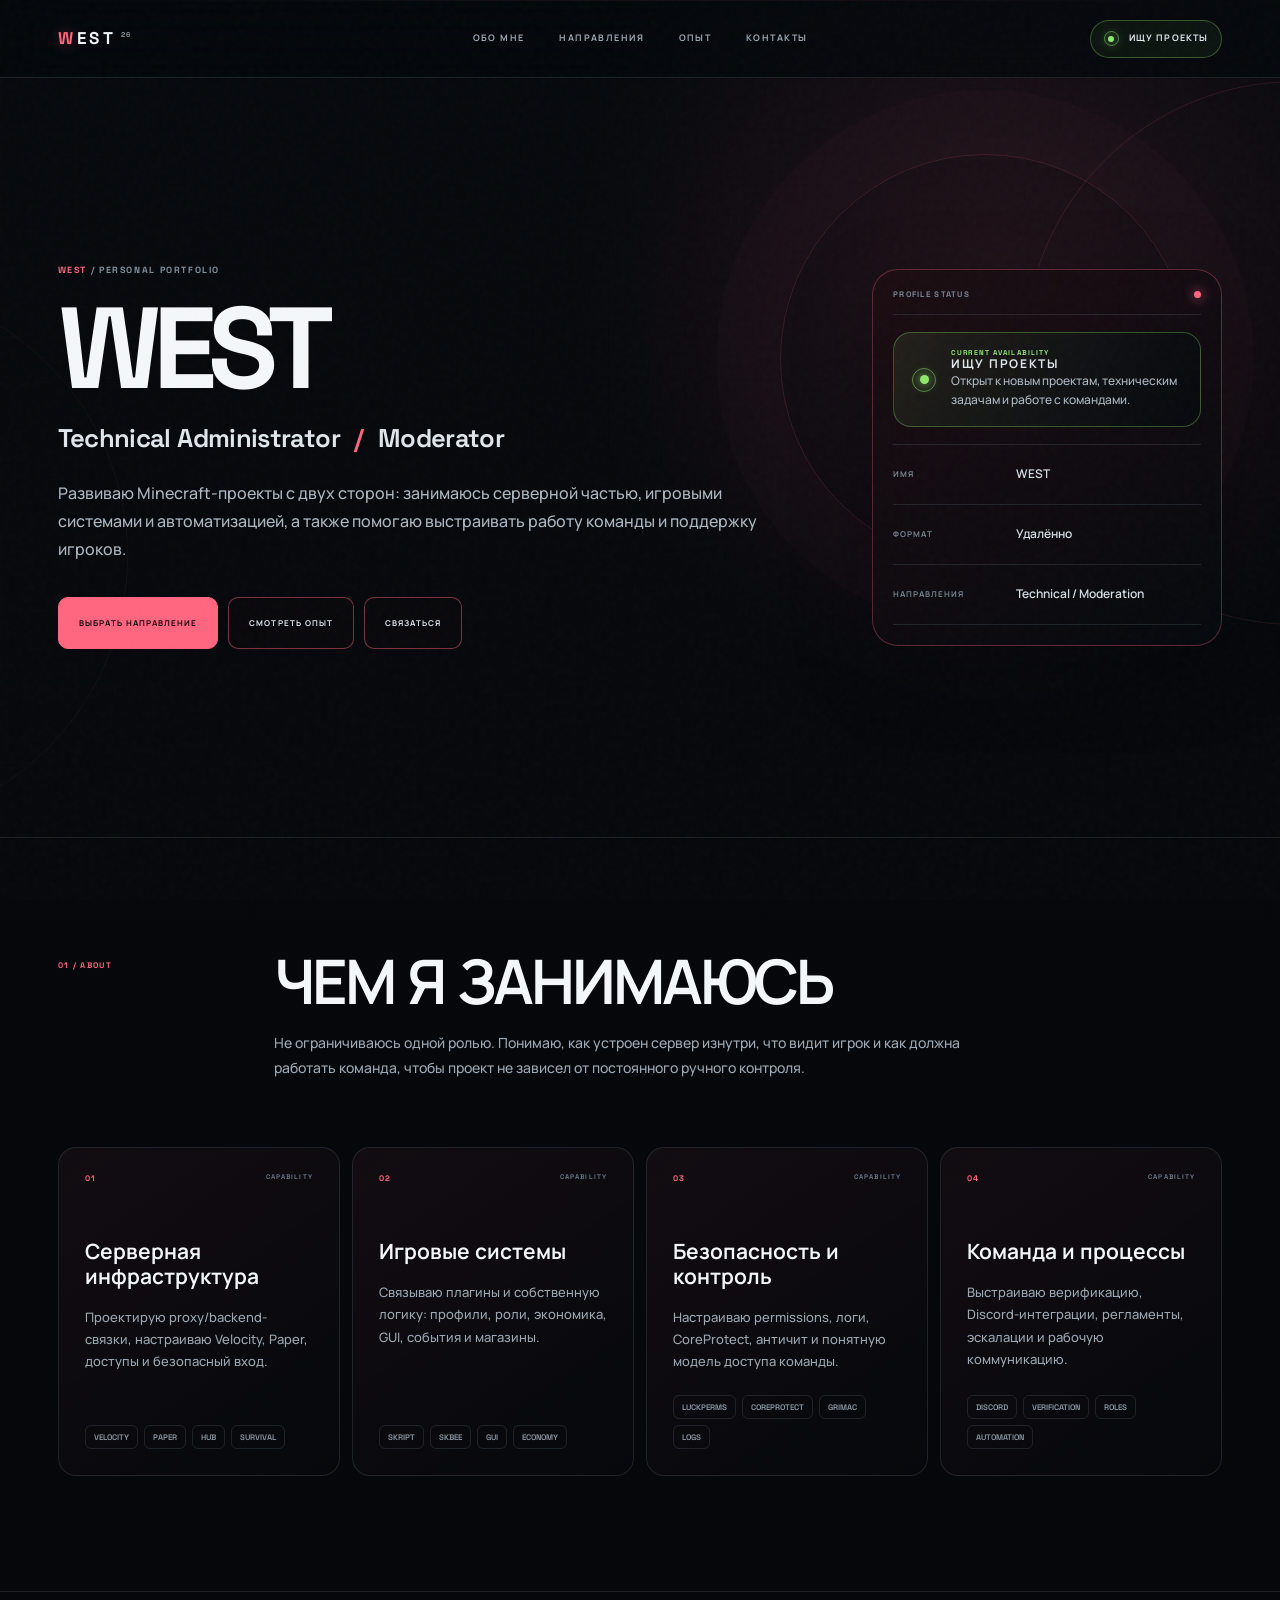
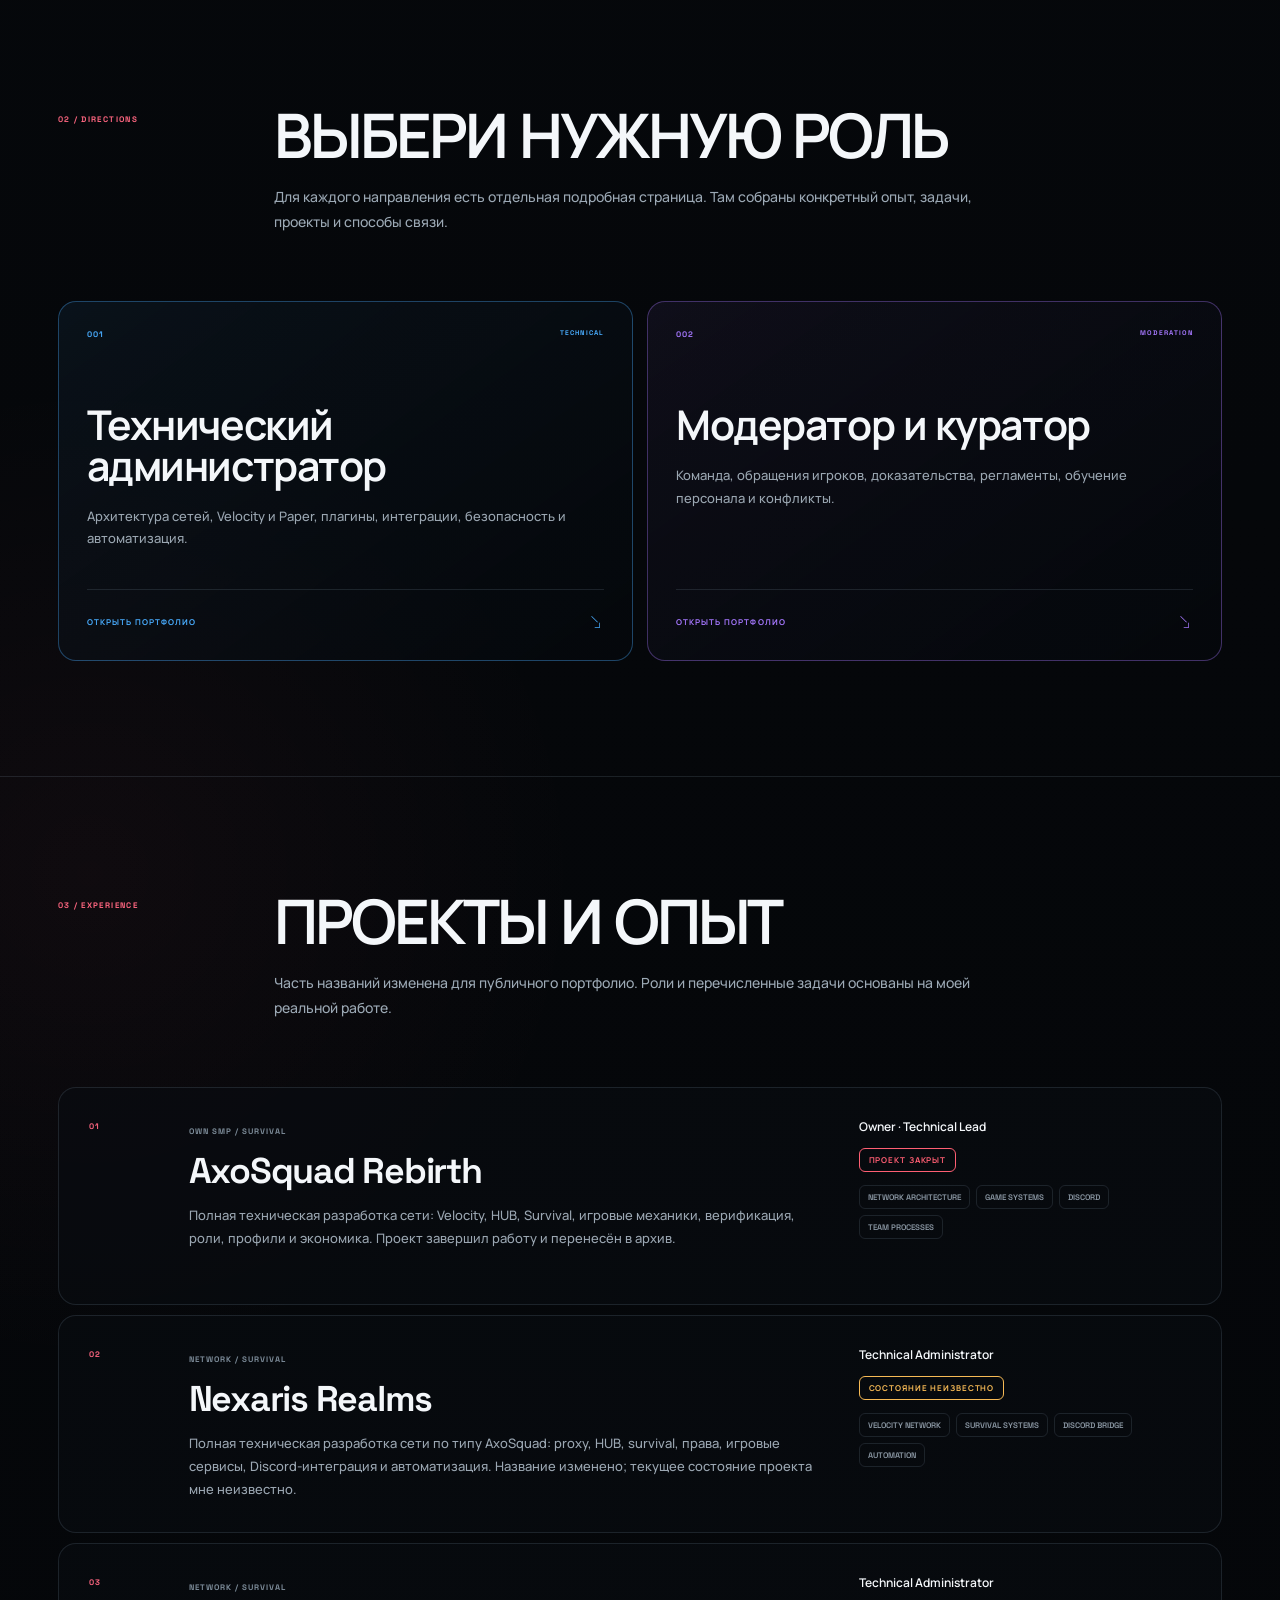
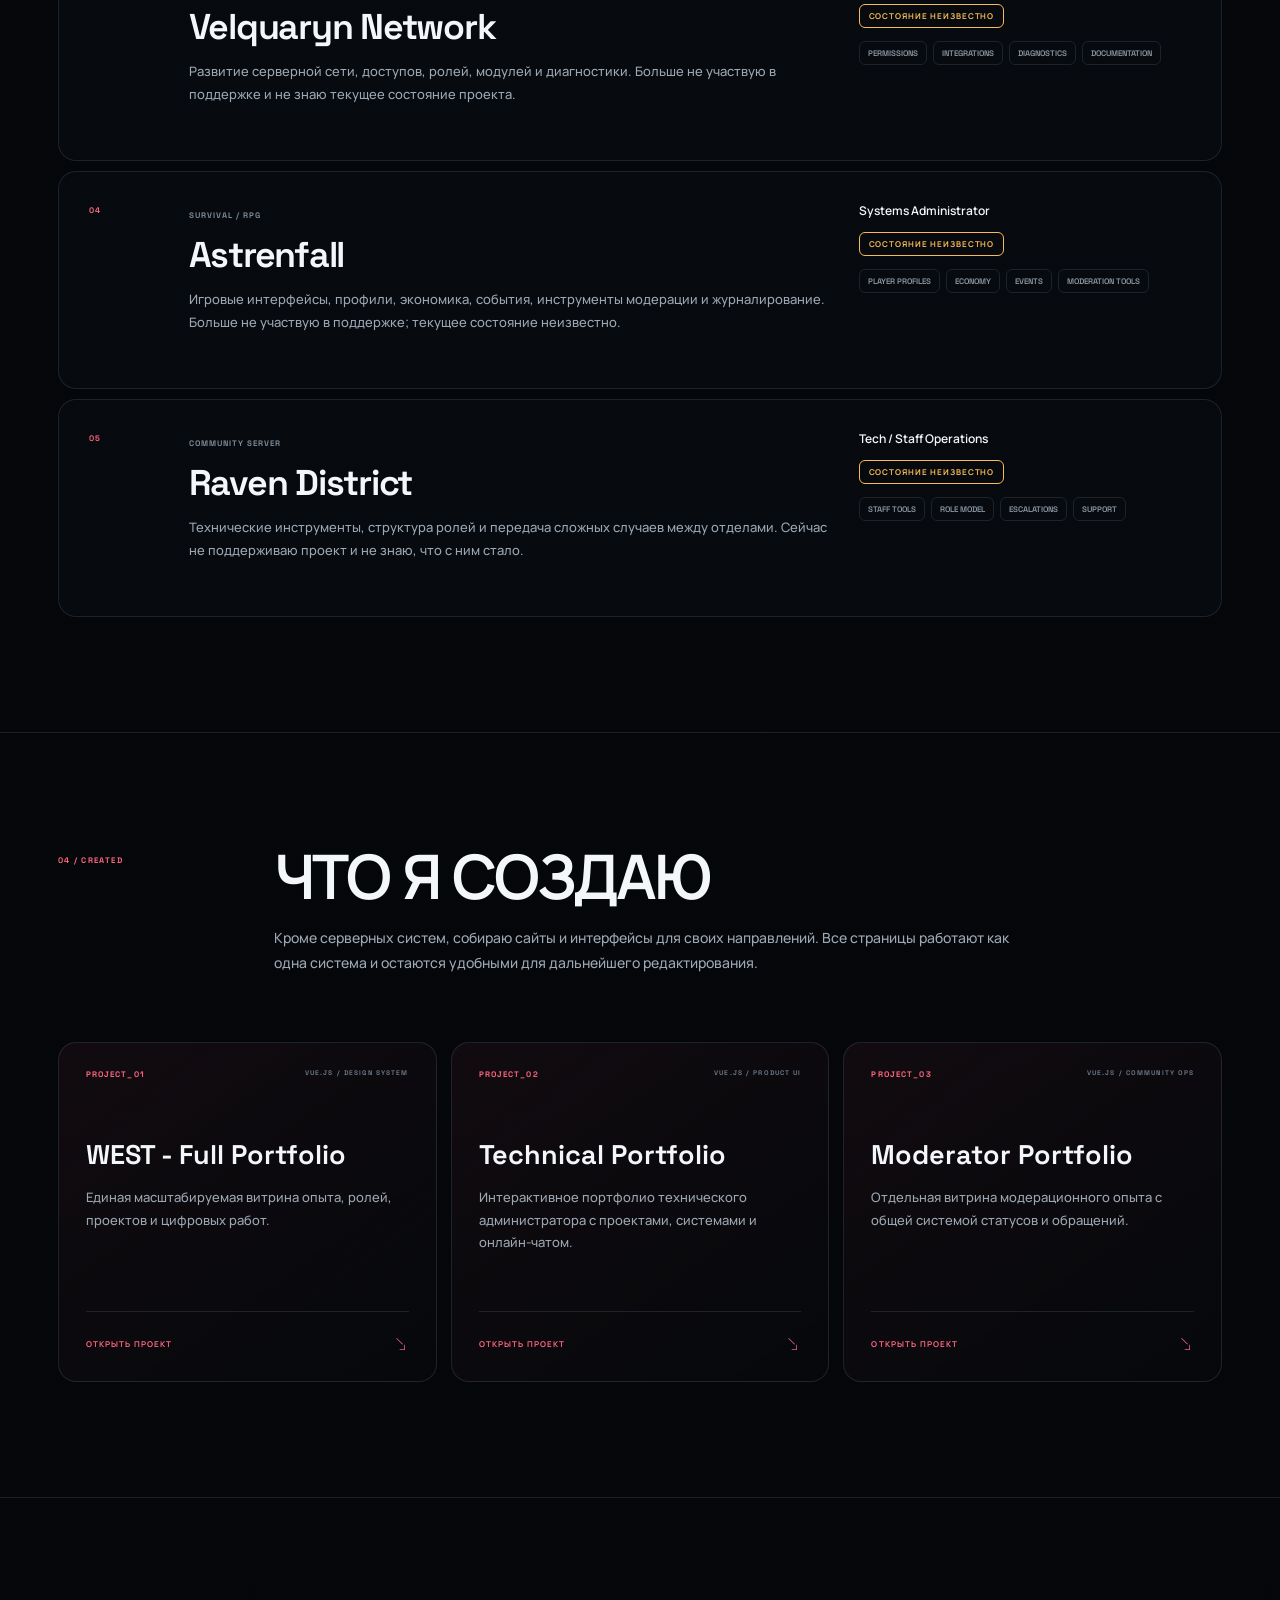
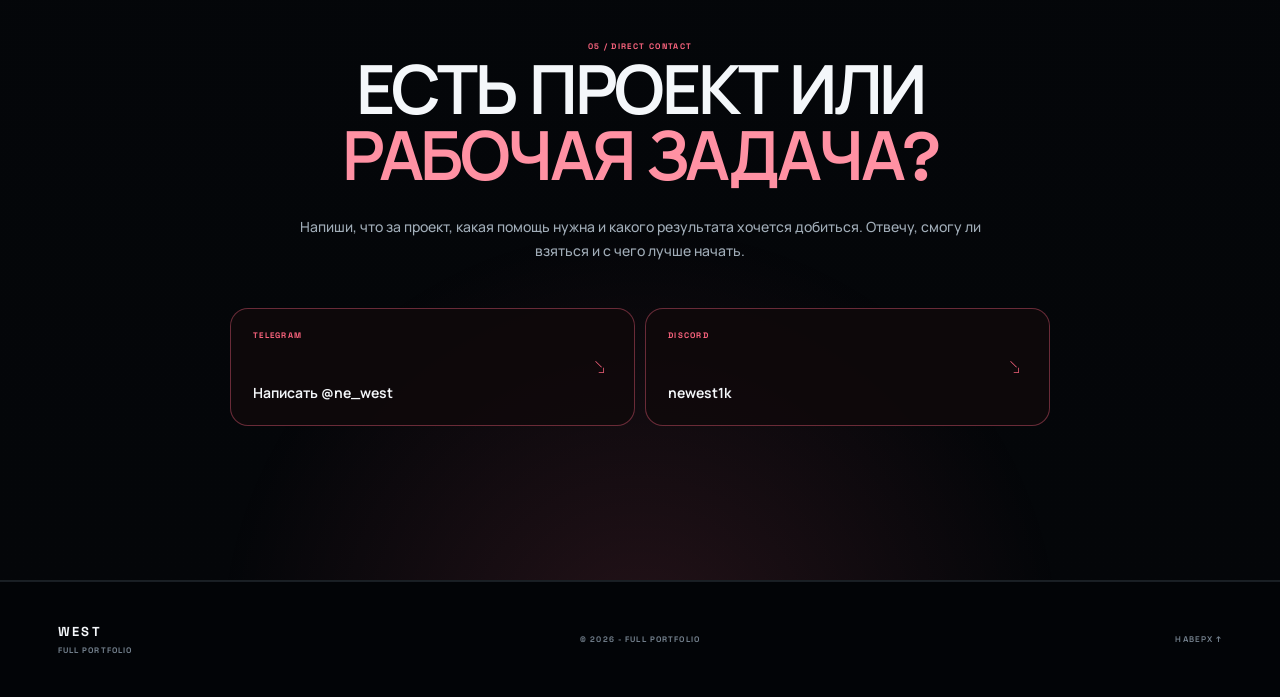
==== commit e35bc15d: "Update global availability styling" ====
--- a/index.html
+++ b/index.html
@@ -13,8 +13,8 @@
     <meta name="twitter:card" content="summary_large_image" />
     <meta name="twitter:image" content="https://west1kfull.github.io/og-v2.png" />
     <title>WEST — Full Portfolio</title>
-    <script type="module" crossorigin src="/assets/index-CEPZy6d1.js"></script>
-    <link rel="stylesheet" crossorigin href="/assets/index-dENgoBTa.css">
+    <script type="module" crossorigin src="/assets/index-Bu6I0VnZ.js"></script>
+    <link rel="stylesheet" crossorigin href="/assets/index-CRzT64UZ.css">
   </head>
   <body>
     <div id="app"></div>
--- a/assets/index-CRzT64UZ.css
+++ b/assets/index-CRzT64UZ.css
@@ -0,0 +1 @@
+@import "https://fonts.googleapis.com/css2?family=Manrope:wght@400;500;600;700&family=Space+Grotesk:wght@500;600;700&display=swap";.contact-gate[data-v-df534f27]{position:relative}.contact-gate-content[data-v-df534f27]{transition:filter .35s,opacity .35s,transform .35s}.contact-gate.is-locked[data-v-df534f27]{min-height:260px}.contact-gate.is-locked .contact-gate-content[data-v-df534f27]{filter:blur(9px);opacity:.22;pointer-events:none;-webkit-user-select:none;user-select:none;transform:scale(.99)}.contact-gate-message[data-v-df534f27]{--status-color:var(--accent);z-index:3;border:1px solid rgba(var(--accent-rgb), .48);border-radius:var(--radius-md);width:min(520px,100% - 32px);box-shadow:0 24px 70px #00000080, 0 0 46px rgba(var(--accent-rgb), .1);-webkit-backdrop-filter:blur(18px);backdrop-filter:blur(18px);text-align:left;background:#05090ee6;grid-template-columns:24px 1fr;gap:16px;padding:22px;display:grid;position:absolute;top:50%;left:50%;transform:translate(-50%,-50%)}.contact-gate-message .status-orbit[data-v-df534f27]{flex-basis:24px;width:24px;min-width:24px;height:24px}.contact-gate-message div[data-v-df534f27]{gap:7px;display:grid}.contact-gate-message small[data-v-df534f27]{color:var(--accent);font:700 7px/1 var(--font-display);letter-spacing:.17em}.contact-gate-message strong[data-v-df534f27]{color:var(--text);font:700 15px/1.15 var(--font-display);letter-spacing:.08em}.contact-gate-message p[data-v-df534f27]{color:var(--text-soft);margin:0;font-size:12px;line-height:1.6}@media (width<=640px){.contact-gate-message[data-v-df534f27]{grid-template-columns:20px 1fr;padding:18px}.contact-gate-message .status-orbit[data-v-df534f27]{flex-basis:20px;width:20px;min-width:20px;height:20px}}:root{--lightningcss-light: ;--lightningcss-dark:initial;color-scheme:dark;--bg:#05070a;--bg-deep:#020305;--surface:#091018;--surface-raised:#0d1620;--surface-soft:#0d1620b8;--line:#a4bbd224;--line-strong:#a4bbd247;--text:#f4f7fa;--text-soft:#c3ccd5;--muted:#8996a3;--cyan:#49adff;--cyan-soft:#83c9ff;--violet:#a678ff;--violet-soft:#c2a7ff;--coral:#ff6680;--coral-soft:#ff91a3;--green:#8ee86d;--amber:#f7ba55;--red:#ff5f73;--accent:var(--cyan);--accent-soft:var(--cyan-soft);--accent-rgb:73, 173, 255;--page-width:1480px;--gutter:clamp(20px, 4.5vw, 72px);--space:var(--gutter);--section-space:clamp(78px, 9vw, 132px);--radius-sm:10px;--radius-md:18px;--radius-lg:26px;--shadow-card:0 24px 80px #00000047;--font-display:"Space Grotesk", "Manrope", system-ui, sans-serif;--font-body:"Manrope", system-ui, sans-serif;font-family:var(--font-body);background:var(--bg);color:var(--text);scroll-behavior:smooth}.page-home{--accent:var(--coral);--accent-soft:var(--coral-soft);--accent-rgb:255, 102, 128}.page-technical{--accent:var(--cyan);--accent-soft:var(--cyan-soft);--accent-rgb:73, 173, 255}.page-moderator{--accent:var(--violet);--accent-soft:var(--violet-soft);--accent-rgb:166, 120, 255}.site-shell.site-status-busy{--accent:var(--amber);--accent-soft:#ffd38a;--accent-rgb:247, 186, 85}.site-shell.site-status-vacation{--accent:#8f8cff;--accent-soft:#bbb9ff;--accent-rgb:143, 140, 255}.site-shell.site-status-unavailable{--accent:var(--red);--accent-soft:#ff9aaa;--accent-rgb:255, 95, 115}.site-shell.site-status-found{--accent:#52d6a0;--accent-soft:#98edc8;--accent-rgb:82, 214, 160}*,:before,:after{box-sizing:border-box}html,body,#app{background:var(--bg);min-height:100%;margin:0}body{color:var(--text);font-family:var(--font-body);-webkit-font-smoothing:antialiased;text-rendering:optimizelegibility;overflow-x:hidden}body.menu-open{overflow:hidden}a{color:inherit;text-decoration:none}button,input,textarea{color:inherit;font:inherit}button,a{-webkit-tap-highlight-color:transparent}button{margin:0}img,video{max-width:100%;display:block}::selection{background:rgba(var(--accent-rgb), .34);color:#fff}:focus-visible{outline:2px solid var(--accent);outline-offset:4px}.skip-link{z-index:1000;border-radius:var(--radius-sm);background:var(--text);color:var(--bg);padding:12px 16px;font-weight:700;transition:transform .2s;position:fixed;top:12px;left:12px;transform:translateY(-180%)}.skip-link:focus{transform:translateY(0)}.site-shell{isolation:isolate;background:radial-gradient(circle at 78% 5%, rgba(var(--accent-rgb), .11), transparent 27rem), radial-gradient(circle at 7% 45%, rgba(var(--accent-rgb), .045), transparent 31rem), linear-gradient(180deg, #06090d 0%, var(--bg) 38%, #040609 100%);min-height:100vh;position:relative;overflow:clip}.site-shell *{font-family:var(--font-display)}.page-content{z-index:2;position:relative}.page-content:focus{outline:none}.ambient-grid{z-index:-3;pointer-events:none;opacity:.3;background-image:linear-gradient(#96b4cf09 1px,#0000 1px),linear-gradient(90deg,#96b4cf09 1px,#0000 1px);background-size:76px 76px;position:fixed;inset:0;-webkit-mask-image:linear-gradient(#000 0%,#0000 82%);mask-image:linear-gradient(#000 0%,#0000 82%)}.ambient-glow{z-index:-2;pointer-events:none;border:1px solid rgba(var(--accent-rgb), .13);filter:blur(.2px);border-radius:50%;width:34rem;height:34rem;position:fixed}.ambient-glow-one{top:9%;right:-18rem}.ambient-glow-two{opacity:.55;bottom:8%;left:-26rem}.noise{z-index:60;pointer-events:none;opacity:.022;background-image:url("data:image/svg+xml,%3Csvg viewBox='0 0 180 180' xmlns='http://www.w3.org/2000/svg'%3E%3Cfilter id='n'%3E%3CfeTurbulence type='fractalNoise' baseFrequency='.82' numOctaves='3' stitchTiles='stitch'/%3E%3C/filter%3E%3Crect width='100%25' height='100%25' filter='url(%23n)'/%3E%3C/svg%3E");position:fixed;inset:0}.scan-beam{z-index:59;pointer-events:none;opacity:.07;background:linear-gradient(90deg, transparent, var(--accent), transparent);height:1px;animation:14s linear infinite scan;position:fixed;left:0;right:0}.site-header{z-index:50;width:100%;min-height:78px;padding:0 var(--gutter);border-bottom:1px solid var(--line);-webkit-backdrop-filter:blur(22px)saturate(140%);backdrop-filter:blur(22px)saturate(140%);background:#05080cc7;grid-template-columns:minmax(150px,1fr) auto minmax(150px,1fr);align-items:center;display:grid;position:sticky;top:0}.wordmark{color:#eef4f8;width:max-content;font:700 17px/1 var(--font-display);letter-spacing:.23em}.wordmark span{color:var(--accent);text-shadow:0 0 14px rgba(var(--accent-rgb), .38)}.wordmark sup{color:var(--muted);letter-spacing:.06em;margin-left:4px;font-size:7px}.site-header nav{align-items:center;gap:clamp(20px,2.7vw,44px);display:flex}.site-header nav a{color:#9ca8b4;font:700 9px/1 var(--font-display);letter-spacing:.16em;padding:30px 0;transition:color .22s;position:relative}.site-header nav a:after{content:"";background:var(--accent);height:1px;transition:right .25s;position:absolute;bottom:21px;left:0;right:100%}.site-header nav a:hover{color:#fff}.site-header nav a:hover:after{right:0}.header-side{justify-self:end;align-items:center;gap:12px;display:flex}.menu-toggle{border:1px solid var(--line);border-radius:var(--radius-sm);cursor:pointer;background:#ffffff06;width:44px;height:44px;display:none}.menu-toggle span{background:var(--text);width:18px;height:1px;margin:5px auto;transition:transform .22s;display:block}.menu-toggle[aria-expanded=true] span:first-child{transform:translateY(3px)rotate(45deg)}.menu-toggle[aria-expanded=true] span:last-child{transform:translateY(-3px)rotate(-45deg)}.live-status{--status-color:var(--green);border:1px solid color-mix(in srgb, var(--status-color), transparent 68%);background:color-mix(in srgb, var(--status-color), transparent 94%);border-radius:999px;align-items:center;gap:10px;min-height:38px;padding:0 13px;display:inline-flex}.live-status.status-busy{--status-color:var(--amber)}.live-status.status-unavailable{--status-color:var(--red)}.live-status.status-vacation{--status-color:var(--violet)}.live-status.status-found{--status-color:#52d6a0}.status-orbit{aspect-ratio:1;border:1px solid color-mix(in srgb, var(--status-color), transparent 50%);border-radius:50%;flex:0 0 15px;place-items:center;width:15px;min-width:15px;height:15px;animation:2s ease-out infinite orbit-pulse;display:grid}.status-orbit i{background:var(--status-color);width:6px;height:6px;box-shadow:0 0 11px var(--status-color);border-radius:50%;animation:1.25s ease-in-out infinite dot-blink}.status-copy{gap:2px;font-style:normal;display:grid}.status-copy strong{color:#e2e8ee;font:700 9px/1 var(--font-display);letter-spacing:.13em}.status-copy small{color:var(--status-color);font:700 7px/1 var(--font-display);letter-spacing:.16em}.status-copy em{color:#aeb9c3;max-width:520px;font:500 12px/1.55 var(--font-body);font-style:normal}.live-status.is-prominent{border-radius:var(--radius-md);background:linear-gradient(115deg, color-mix(in srgb, var(--status-color), transparent 90%), #060a0fc7);gap:15px;width:100%;min-height:82px;padding:16px 18px}.live-status.is-prominent .status-orbit{flex-basis:24px;width:24px;min-width:24px;height:24px}.live-status.is-prominent .status-orbit i{width:9px;height:9px}.live-status.is-prominent .status-copy strong{font-size:12px}.site-footer{z-index:3;min-height:116px;padding:28px var(--gutter);border-top:1px solid var(--line);background:#030508e6;grid-template-columns:1fr auto 1fr;align-items:center;gap:24px;display:grid;position:relative}.footer-brand{gap:5px;width:max-content;display:grid}.footer-brand strong{color:var(--text);letter-spacing:.18em;font-size:13px}.footer-brand span,.site-footer p,.to-top{color:#74818e;font:700 8px/1.4 var(--font-display);letter-spacing:.14em;text-transform:uppercase}.site-footer p{text-align:center;margin:0}.to-top{justify-self:end;transition:color .2s,transform .2s}.to-top:hover,.footer-brand:hover span{color:var(--accent)}.to-top:hover{transform:translateY(-3px)}@media (width<=1050px){.site-header{grid-template-columns:1fr auto}.site-header nav{padding:24px var(--gutter) 30px;border-bottom:1px solid var(--line);-webkit-backdrop-filter:blur(22px);backdrop-filter:blur(22px);opacity:0;visibility:hidden;background:#04070bf7;gap:0;transition:opacity .22s,transform .22s,visibility .22s;display:grid;position:fixed;inset:78px 0 auto;transform:translateY(-12px)}.site-header nav.is-open{opacity:1;visibility:visible;transform:translateY(0)}.site-header nav a{border-bottom:1px solid var(--line);padding:17px 0;font-size:11px}.site-header nav a:after{display:none}.menu-toggle{display:block}}@media (width<=700px){.site-header{min-height:70px;padding-inline:16px}.site-header nav{padding-inline:18px;inset-block-start:70px}.wordmark{font-size:15px}.header-side>.live-status{min-height:34px;padding-inline:9px}.header-side .status-copy strong{text-overflow:ellipsis;white-space:nowrap;max-width:84px;font-size:7px;overflow:hidden}.site-footer{text-align:center;grid-template-columns:1fr;justify-items:center;min-height:154px}.footer-brand,.to-top{justify-self:center}}.hero{min-height:min(820px,100vh - 78px);padding:clamp(78px, 9vw, 132px) var(--gutter) clamp(70px, 8vw, 110px);border-bottom:1px solid var(--line);flex-direction:column;justify-content:center;display:flex;position:relative;overflow:hidden}.hero-grid{pointer-events:none;opacity:.2;background-image:linear-gradient(var(--line) 1px, transparent 1px), linear-gradient(90deg, var(--line) 1px, transparent 1px);background-size:74px 74px;animation:24s linear infinite grid-drift;position:absolute;inset:0;-webkit-mask-image:linear-gradient(#000,#0000 92%);mask-image:linear-gradient(#000,#0000 92%)}.hero:before{aspect-ratio:1;border:1px solid rgba(var(--accent-rgb), .17);content:"";width:min(37vw,470px);box-shadow:0 0 0 70px rgba(var(--accent-rgb), .018), 0 0 70px rgba(var(--accent-rgb), .04);border-radius:50%;animation:8s ease-in-out infinite halo-breathe;position:absolute;top:8%;right:7%}.hero-kicker{top:38px;right:var(--gutter);left:var(--gutter);color:var(--accent);font:700 9px/1 var(--font-display);letter-spacing:.18em;justify-content:space-between;display:flex;position:absolute}.hero-overline{z-index:2;color:#89a1b5;font:700 9px/1.5 var(--font-display);letter-spacing:.17em;margin:20px 0 18px;position:relative}.role-title{z-index:2;max-width:1100px;color:var(--text);font:700 clamp(56px, 8.2vw, 124px)/.86 var(--font-display);letter-spacing:-.065em;text-transform:uppercase;margin:0;position:relative}.role-title span{display:block}.role-title span:last-child{color:var(--accent-soft)}.hero-bottom{z-index:2;justify-content:space-between;align-items:end;gap:48px;margin-top:46px;display:flex;position:relative}.hero-bottom>p{max-width:730px;color:var(--text-soft);font:500 clamp(15px, 1.35vw, 20px)/1.7 var(--font-body);margin:0}.primary-action{border:1px solid var(--accent);border-radius:var(--radius-sm);background:var(--accent);color:#07090c;min-width:260px;min-height:60px;font:700 9px/1 var(--font-display);letter-spacing:.14em;justify-content:space-between;align-items:center;padding:0 22px;transition:transform .25s,box-shadow .25s;display:flex}.primary-action:hover{box-shadow:0 16px 45px rgba(var(--accent-rgb), .2);transform:translateY(-4px)}.hero-status{z-index:2;width:min(620px,100%);margin-top:28px;position:relative}.css-arrow{flex:0 0 20px;width:20px;height:20px;display:block;position:relative}.css-arrow:before{content:"";transform-origin:100%;background:currentColor;width:12px;height:1px;position:absolute;top:10px;left:3px;transform:rotate(45deg)}.css-arrow:after{content:"";border-bottom:1px solid;border-right:1px solid;width:7px;height:7px;position:absolute;bottom:2px;right:2px}.section{width:min(100%, calc(var(--page-width) + var(--gutter) * 2));padding:var(--section-space) var(--gutter);border-bottom:1px solid var(--line);margin:0 auto;position:relative}.section-label{color:var(--muted);font:700 9px/1 var(--font-display);letter-spacing:.18em;grid-template-columns:58px 1fr;margin-bottom:clamp(34px,5vw,58px);display:grid}.section-label span:first-child{color:var(--accent)}.section-heading{grid-template-columns:minmax(0,1.25fr) minmax(280px,.62fr);align-items:end;gap:clamp(38px,7vw,100px);margin-bottom:clamp(42px,6vw,70px);display:grid}.section-heading h2,.contact-channel h2{color:var(--text);font:650 clamp(40px, 5.2vw, 76px)/.96 var(--font-display);letter-spacing:-.052em;margin:0}.section-heading h2 em,.contact-channel h2 em{color:var(--accent-soft);font-style:normal}.section-heading>p,.channel-layout>div>p{color:#9eabb7;font:500 14px/1.8 var(--font-body);margin:0}.signal-strip{min-height:54px;padding:0 var(--gutter);border-bottom:1px solid var(--line);color:#8495a4;font:700 8px/1 var(--font-display);letter-spacing:.14em;justify-content:space-between;align-items:center;gap:22px;display:flex;overflow:hidden}.signal-strip i{background:var(--accent);width:4px;height:4px;box-shadow:0 0 10px var(--accent);border-radius:50%;flex:0 0 4px;animation:1.4s ease-in-out infinite dot-blink}.case-grid{grid-template-columns:repeat(3,minmax(0,1fr));gap:14px;display:grid}.case-card{border:1px solid var(--line);border-radius:var(--radius-md);background:radial-gradient(circle at 100% 0%, rgba(var(--accent-rgb), .1), transparent 42%), linear-gradient(145deg, #171025b8, #06090de0);min-height:440px;color:var(--text);text-align:left;cursor:pointer;flex-direction:column;padding:28px;transition:transform .32s,border-color .32s,box-shadow .32s;display:flex;position:relative;overflow:hidden}.case-card:before{border:1px solid rgba(var(--accent-rgb), .2);content:"";border-radius:50%;width:210px;height:210px;position:absolute;bottom:-110px;right:-80px}.case-card:hover,.case-card:focus-visible{border-color:rgba(var(--accent-rgb), .52);box-shadow:var(--shadow-card);transform:translateY(-7px)}.case-code{color:var(--accent);font:700 9px/1 var(--font-display);letter-spacing:.16em}.case-card>span{color:#9b87bc;font:700 8px/1 var(--font-display);letter-spacing:.12em;text-transform:uppercase;margin-top:52px}.case-card h3{color:#f5f1fa;font:650 clamp(25px, 2.4vw, 34px)/1.05 var(--font-display);margin:14px 0 18px}.case-card p{color:#aba4b4;font:500 14px/1.72 var(--font-body);margin:0}.case-card footer{border-top:1px solid var(--line);gap:8px;margin-top:auto;padding-top:22px;display:grid}.case-card footer small{color:var(--accent);font:700 8px/1 var(--font-display);letter-spacing:.15em}.case-card footer strong{font:600 12px/1.5 var(--font-body)}.card-open-hint{z-index:2;border-top:1px solid rgba(var(--accent-rgb), .24);color:var(--accent);font:700 8px/1 var(--font-display);letter-spacing:.13em;justify-content:space-between;align-items:center;margin-top:22px;padding-top:17px;display:flex;position:relative}.card-open-hint .css-arrow{transform:scale(.72)}.moderation-grid{grid-template-columns:repeat(4,minmax(0,1fr));gap:12px;display:grid}.moderation-card{border:1px solid var(--line);border-radius:var(--radius-md);background:linear-gradient(145deg, rgba(var(--accent-rgb), .065), #070a0eb3);flex-direction:column;min-height:270px;padding:27px;transition:transform .28s,border-color .28s;display:flex}.moderation-card:hover{border-color:rgba(var(--accent-rgb), .45);transform:translateY(-6px)}.moderation-card span{color:var(--accent);font:700 9px/1 var(--font-display)}.moderation-card h3{color:#eee9f7;font:650 18px/1.15 var(--font-display);margin:auto 0 18px}.moderation-card p{color:#a69ead;font:500 13px/1.7 var(--font-body);margin:0}.process-track{grid-template-columns:1fr 24px 1fr 24px 1fr 24px 1fr;align-items:center;display:grid}.process-track>div{border:1px solid var(--line);border-radius:var(--radius-md);background:rgba(var(--accent-rgb), .045);flex-direction:column;min-height:180px;padding:25px;display:flex}.process-track>div span{color:var(--accent);font:700 9px/1 var(--font-display)}.process-track>div strong{font:650 13px/1.25 var(--font-display);letter-spacing:.06em;margin-top:auto}.process-track>div small{color:#8f879b;font:500 11px/1.4 var(--font-body);margin-top:9px}.process-track>i{background:rgba(var(--accent-rgb), .58);height:1px;box-shadow:0 0 10px rgba(var(--accent-rgb), .25)}.contact-channel{padding-bottom:clamp(105px,11vw,160px)}.channel-layout{grid-template-columns:1fr minmax(320px,.6fr);align-items:end;gap:clamp(44px,8vw,110px);display:grid}.channel-layout>div>small{color:var(--accent);font:700 8px/1 var(--font-display);letter-spacing:.16em;margin-bottom:24px;display:block}.channel-layout>div>p{max-width:720px;margin-top:28px}.chat-entry-card{--card-color:var(--accent);border:1px solid rgba(var(--accent-rgb), .44);border-radius:var(--radius-md);background:linear-gradient(145deg, rgba(var(--accent-rgb), .09), #05090eeb);min-height:160px;color:var(--text);text-align:left;cursor:pointer;grid-template-rows:auto 1fr;grid-template-columns:18px 1fr 24px;gap:14px 15px;padding:30px 34px;transition:transform .28s,border-color .28s,box-shadow .28s;display:grid}.chat-entry-card:hover{border-color:var(--accent);box-shadow:0 20px 60px rgba(var(--accent-rgb), .13);transform:translateY(-6px)}.channel-dot{background:var(--green);width:10px;height:10px;box-shadow:0 0 13px var(--green);border-radius:50%;grid-row:1/3;align-self:center;animation:1.2s ease-in-out infinite dot-blink}.chat-entry-card small{color:#7e8d9c;font:700 8px/1 var(--font-display);letter-spacing:.15em}.chat-entry-card strong{font:700 17px/1 var(--font-display);align-self:end}.chat-entry-card .css-arrow{color:var(--accent);grid-area:1/3/3;align-self:center}.details-backdrop{--modal-accent:var(--cyan);z-index:200;-webkit-backdrop-filter:blur(14px);backdrop-filter:blur(14px);background:#020407d6;place-items:center;padding:clamp(12px,4vw,54px);display:grid;position:fixed;inset:0}.details-backdrop.theme-violet{--modal-accent:var(--violet)}.details-dialog{border:1px solid color-mix(in srgb, var(--modal-accent), transparent 48%);border-radius:var(--radius-lg);background:radial-gradient(circle at 90% 0%, color-mix(in srgb, var(--modal-accent), transparent 88%), transparent 35%), #070b10;width:min(940px,100%);max-height:92dvh;position:relative;overflow:auto;box-shadow:0 36px 130px #000000a6}.details-dialog-head{z-index:3;border-bottom:1px solid var(--line);border-radius:var(--radius-lg) var(--radius-lg) 0 0;-webkit-backdrop-filter:blur(16px);backdrop-filter:blur(16px);background:#070b10ed;justify-content:space-between;align-items:center;min-height:74px;padding:16px clamp(20px,4vw,42px);display:flex;position:sticky;top:0}.details-dialog-head>div{flex-wrap:wrap;gap:10px 20px;display:flex}.details-dialog-head span,.details-dialog-head small{font:700 8px/1 var(--font-display);letter-spacing:.15em}.details-dialog-head span{color:var(--modal-accent)}.details-dialog-head small{color:var(--muted)}.details-close{border:1px solid var(--line);cursor:pointer;background:#ffffff06;border-radius:50%;flex:0 0 40px;width:40px;height:40px;position:relative}.details-close i{background:#dce5ed;width:15px;height:1px;position:absolute;top:19px;left:12px;transform:rotate(45deg)}.details-close i:last-child{transform:rotate(-45deg)}.details-dialog-body{padding:clamp(30px,6vw,68px)}.details-overline{color:var(--modal-accent);font:700 8px/1 var(--font-display);letter-spacing:.18em;margin:0 0 18px}.details-dialog h2{max-width:760px;color:var(--text);font:650 clamp(38px, 6vw, 72px)/.96 var(--font-display);letter-spacing:-.045em;margin:0}.details-intro{color:#b7c1ca;max-width:800px;font:500 clamp(14px, 1.5vw, 18px)/1.75 var(--font-body);margin:28px 0 0}.details-work{margin-top:48px}.details-work h3{color:#778795;font:700 8px/1 var(--font-display);letter-spacing:.16em;margin:0 0 18px}.details-work ol{border-top:1px solid var(--line);margin:0;padding:0;list-style:none}.details-work li{border-bottom:1px solid var(--line);grid-template-columns:50px 1fr;align-items:center;min-height:76px;padding:17px 0;display:grid}.details-work li>span{color:var(--modal-accent);font:700 8px/1 var(--font-display)}.details-work li p{color:#d1d8df;font:500 14px/1.65 var(--font-body);margin:0}.details-result{border-left:2px solid var(--modal-accent);border-radius:0 var(--radius-sm) var(--radius-sm) 0;background:color-mix(in srgb, var(--modal-accent), transparent 94%);margin-top:40px;padding:23px 25px}.details-result small{color:var(--modal-accent);font:700 8px/1 var(--font-display);letter-spacing:.15em}.details-result p{color:#c2ccd5;font:500 14px/1.7 var(--font-body);margin:12px 0 0}.state-closed{color:var(--red)}.state-unknown{color:var(--amber)}@media (width<=1050px){.section-heading,.channel-layout,.case-grid{grid-template-columns:1fr}.case-card{min-height:390px}.moderation-grid{grid-template-columns:repeat(2,minmax(0,1fr))}}@media (width<=700px){.hero{min-height:auto;padding:112px 18px 64px}.hero:before{width:280px;top:58px;right:-100px}.hero-kicker{font-size:7px;top:30px;left:18px;right:18px}.role-title{font-size:clamp(48px,15vw,74px);line-height:.9}.hero-bottom{flex-direction:column;align-items:stretch}.primary-action{width:100%;min-width:0}.section{padding:76px 18px}.section-label{grid-template-columns:42px 1fr}.section-heading h2,.contact-channel h2{font-size:clamp(36px,11vw,54px)}.signal-strip{justify-content:flex-start;overflow-x:auto}.signal-strip span{flex:none}.moderation-grid{grid-template-columns:1fr}.moderation-card{min-height:220px}.process-track{grid-template-columns:1fr;gap:8px}.process-track>i{justify-self:center;width:1px;height:20px}.chat-entry-card{min-height:140px;padding:24px 22px}.details-backdrop{align-items:end;padding:7px}.details-dialog{border-radius:var(--radius-md) var(--radius-md) 0 0;max-height:95dvh}.details-dialog-head{border-radius:var(--radius-md) var(--radius-md) 0 0}.details-dialog-body{padding:30px 20px}.details-work li{grid-template-columns:36px 1fr;align-items:start}}.reveal{opacity:0;transition:opacity .72s,transform .72s cubic-bezier(.2,.72,.2,1);transform:translateY(24px)}.reveal.is-visible{opacity:1;transform:translateY(0)}.details-enter-active,.details-leave-active{transition:opacity .25s}.details-enter-active .details-dialog,.details-leave-active .details-dialog{transition:transform .34s cubic-bezier(.2,.8,.2,1),opacity .25s}.details-enter-from,.details-leave-to{opacity:0}.details-enter-from .details-dialog,.details-leave-to .details-dialog{opacity:0;transform:translateY(24px)scale(.98)}@keyframes scan{0%{top:-2px}to{top:100vh}}@keyframes grid-drift{to{background-position:74px 74px}}@keyframes halo-breathe{0%,to{opacity:.58;transform:scale(.97)}50%{opacity:1;transform:scale(1.04)}}@keyframes dot-blink{50%{opacity:.32}}@keyframes orbit-pulse{0%{box-shadow:0 0 0 0 color-mix(in srgb, var(--status-color), transparent 42%)}to{box-shadow:0 0 0 10px #0000}}@media (prefers-reduced-motion:reduce){*,:before,:after{scroll-behavior:auto!important;transition-duration:.001ms!important;animation-duration:.001ms!important;animation-iteration-count:1!important}.reveal{opacity:1;transform:none}}.chat-dock{--chat-accent:var(--accent);--footer-lift:0px;right:22px;bottom:calc(22px + var(--footer-lift));z-index:45;transition:bottom .12s linear;position:fixed}.chat-launcher{text-align:left;border:1px solid color-mix(in srgb, var(--chat-accent), transparent 38%);-webkit-backdrop-filter:blur(16px);backdrop-filter:blur(16px);cursor:pointer;background:#050d15ed;grid-template-columns:16px 1fr 22px;align-items:center;gap:14px;width:285px;min-height:86px;padding:18px 22px;transition:transform .28s,border-color .28s,box-shadow .28s;display:grid;position:relative;box-shadow:0 18px 60px #00000057}.page-moderator .chat-launcher{background:#0d0817f0}.chat-launcher:hover{border-color:var(--chat-accent);box-shadow:0 23px 75px color-mix(in srgb, var(--chat-accent), transparent 84%);transform:translateY(-6px)}.launcher-dot{--dot-color:var(--green);background:var(--dot-color);width:10px;height:10px;box-shadow:0 0 13px var(--dot-color);border-radius:50%;animation:1.15s steps(2,end) infinite chat-dot}.status-busy .launcher-dot{--dot-color:var(--amber)}.status-unavailable .launcher-dot{--dot-color:var(--red)}.status-vacation .launcher-dot{--dot-color:var(--violet)}.status-found .launcher-dot{--dot-color:#52d6a0}.chat-launcher>span:nth-child(2),.chat-header>div>span:last-child{gap:9px;display:grid}.chat-launcher small,.chat-header small{color:#6f8294;letter-spacing:.16em;font:700 8px/1 Space Grotesk}.chat-launcher strong,.chat-header strong{letter-spacing:.04em;font:700 14px/1 Space Grotesk}.launcher-arrow{width:18px;height:18px;color:var(--chat-accent);position:relative}.launcher-arrow:before{content:"";background:currentColor;width:10px;height:1px;position:absolute;top:9px;left:2px;transform:rotate(-45deg)}.launcher-arrow:after{content:"";border-top:1px solid;border-right:1px solid;width:6px;height:6px;position:absolute;top:2px;right:2px}.chat-launcher>b{background:var(--chat-accent);color:#071019;border-radius:20px;place-items:center;min-width:23px;height:23px;padding:0 5px;font:800 9px/1 Space Grotesk;display:grid;position:absolute;top:-8px;right:-8px}.chat-window{border:1px solid color-mix(in srgb, var(--chat-accent), transparent 35%);-webkit-backdrop-filter:blur(22px);backdrop-filter:blur(22px);background:#050b11f7;flex-direction:column;width:min(410px,100vw - 24px);height:min(660px,100vh - 35px);animation:.3s cubic-bezier(.2,.8,.2,1) chat-open;display:flex;overflow:hidden;box-shadow:0 28px 90px #0000008c}.page-moderator .chat-window{background:#0c0813fa}.chat-window.admin-mode{width:min(1040px,100vw - 44px);height:min(760px,100vh - 44px)}.chat-header{border-bottom:1px solid color-mix(in srgb, var(--chat-accent), transparent 65%);background:color-mix(in srgb, var(--chat-accent), transparent 95%);flex:0 0 78px;justify-content:space-between;align-items:center;padding:0 20px;display:flex}.chat-header>div{align-items:center;gap:14px;display:flex}.chat-header>button{border:1px solid var(--line);color:#8b99a7;cursor:pointer;background:0 0;width:34px;height:34px;font-size:22px}.chat-header>button:hover{border-color:var(--chat-accent);color:#fff}.chat-auth{flex-direction:column;flex:1;justify-content:center;padding:34px;display:flex}.chat-auth>span{color:var(--chat-accent);letter-spacing:.17em;font:700 8px/1 Space Grotesk}.chat-auth h3{margin:16px 0 12px;font:600 27px/1.05 Space Grotesk}.chat-auth p{color:#8998a6;margin:0 0 28px;font-size:13px;line-height:1.7}.chat-auth input,.chat-search input{border:1px solid var(--line);color:#fff;background:#010509b8;outline:none;width:100%;height:50px;padding:0 14px}.chat-auth input:focus,.chat-search input:focus{border-color:var(--chat-accent)}.chat-auth>button{border:1px solid var(--chat-accent);background:var(--chat-accent);color:#071019;letter-spacing:.14em;cursor:pointer;height:52px;margin-top:10px;font:800 10px/1 Space Grotesk}.platform-switch{grid-template-columns:1fr 1fr;margin-bottom:10px;display:grid}.platform-switch button{border:1px solid var(--line);color:#758391;letter-spacing:.12em;cursor:pointer;background:0 0;height:40px;font:700 8px/1 Space Grotesk}.platform-switch button.active{border-color:var(--chat-accent);color:var(--chat-accent);background:color-mix(in srgb, var(--chat-accent), transparent 92%)}.status-warning{color:var(--red);margin-top:15px;line-height:1.5}.visitor-profile,.conversation-bar{border-bottom:1px solid var(--line);color:#81909d;letter-spacing:.1em;text-transform:uppercase;justify-content:space-between;align-items:center;min-height:47px;padding:0 16px;font:600 8px/1 Space Grotesk;display:flex}.visitor-profile button,.conversation-bar button{color:var(--chat-accent);font:inherit;cursor:pointer;background:0 0;border:0}.message-list{scrollbar-color:color-mix(in srgb, var(--chat-accent), transparent 45%) transparent;flex-direction:column;flex:1;gap:11px;min-height:0;padding:18px;display:flex;overflow-y:auto}.message{border:1px solid var(--line);background:#0e171fb3;gap:7px;max-width:82%;padding:11px 13px;display:grid}.message.mine{border-color:color-mix(in srgb, var(--chat-accent), transparent 60%);background:color-mix(in srgb, var(--chat-accent), transparent 90%);align-self:flex-end}.message.theirs{align-self:flex-start}.message p{white-space:pre-wrap;overflow-wrap:anywhere;margin:0;font-size:13px;line-height:1.55}.message time{color:#667482;font:500 8px/1 Space Grotesk}.message time em{color:color-mix(in srgb, var(--chat-accent), #fff 15%);font-style:normal}.message-file{text-align:left;border:1px solid var(--line);cursor:pointer;background:#02060a80;gap:5px;padding:10px;display:grid}.message-file span{color:var(--chat-accent);letter-spacing:.14em;font:700 7px/1 Space Grotesk}.message-file strong{text-overflow:ellipsis;color:#dce5ed;font-size:11px;overflow:hidden}.message-file small{color:#71808e;font-size:8px}.status-banner{color:var(--amber);background:#ffbf4b14;border-top:1px solid #ffbf4b40;padding:9px 15px;font-size:10px;line-height:1.4}.chat-compose{border-top:1px solid var(--line);background:#03070bd9;flex:none;grid-template-columns:38px 1fr 42px;gap:8px;min-height:76px;padding:11px;display:grid;position:relative}.chat-compose textarea{resize:none;border:1px solid var(--line);color:#fff;background:#0c131aa6;outline:none;min-height:52px;max-height:100px;padding:11px 12px;font-size:12px}.chat-compose textarea:focus{border-color:var(--chat-accent)}.chat-compose>button,.attach-button{border:1px solid var(--chat-accent);background:var(--chat-accent);color:#071019;cursor:pointer;place-items:center;width:100%;height:52px;font:700 20px/1 Space Grotesk;display:grid}.attach-button{border-color:var(--line);color:var(--chat-accent);background:0 0}.attach-button input{display:none}.chat-compose>button:disabled{opacity:.35;cursor:not-allowed}.attach-button:has(input:disabled){opacity:.35;cursor:not-allowed}.file-chip{border:1px solid var(--line);color:#91a0ae;grid-column:1/-1;justify-content:space-between;align-items:center;padding:7px 9px;font-size:9px;display:flex}.file-chip button{color:var(--red);cursor:pointer;background:0 0;border:0}.chat-error{color:#ff8998;background:#ff5c7014;border-top:1px solid #ff5c704d;flex:none;margin:0;padding:9px 14px;font-size:10px}.empty-state{color:#536271;letter-spacing:.16em;margin:auto;font:700 9px/1 Space Grotesk}.admin-layout{flex:1;grid-template-columns:330px 1fr;min-height:0;display:grid}.admin-sidebar{border-right:1px solid var(--line);flex-direction:column;min-height:0;display:flex}.admin-status-control{border-bottom:1px solid var(--line);padding:14px}.admin-status-control>small{color:#6d7d8c;letter-spacing:.15em;margin-bottom:10px;font:700 7px/1 Space Grotesk;display:block}.admin-status-control>div{grid-template-columns:1fr 1fr;gap:5px;display:grid}.admin-status-control button{--button-status:var(--green);border:1px solid var(--line);color:#7f8d9b;letter-spacing:.08em;cursor:pointer;background:0 0;align-items:center;gap:6px;min-height:29px;padding:0 7px;font:700 7px/1 Space Grotesk;display:flex}.admin-status-control button.status-busy{--button-status:var(--amber)}.admin-status-control button.status-unavailable{--button-status:var(--red)}.admin-status-control button.status-vacation{--button-status:var(--violet)}.admin-status-control button.status-found{--button-status:#52d6a0}.admin-status-control button i{background:var(--button-status);width:5px;height:5px;box-shadow:0 0 7px var(--button-status);border-radius:50%}.admin-status-control button.active{border-color:var(--button-status);color:var(--button-status);background:color-mix(in srgb, var(--button-status), transparent 93%)}.chat-search{border:1px solid var(--line);grid-template-columns:30px 1fr;align-items:center;margin:10px;display:grid}.chat-search span{text-align:center;color:var(--chat-accent)}.chat-search input{border:0;height:38px}.session-list{flex:1;min-height:0;overflow-y:auto}.session-item{text-align:left;border:0;border-top:1px solid var(--line);cursor:pointer;background:0 0;grid-template-columns:auto 1fr;gap:6px 8px;width:100%;min-height:92px;padding:13px 42px 13px 14px;display:grid;position:relative}.session-item:hover,.session-item.active{background:color-mix(in srgb, var(--chat-accent), transparent 94%)}.session-item.active{box-shadow:inset 2px 0 var(--chat-accent)}.source-badge{color:var(--cyan);letter-spacing:.12em;border:1px solid;align-self:center;padding:4px 5px;font:800 6px/1 Space Grotesk}.source-badge.source-moderator{color:var(--violet)}.session-item strong{align-self:center;font:600 11px/1 Space Grotesk}.session-item small{color:#647482;text-transform:uppercase;grid-column:1/3;font-size:8px}.session-item p{text-overflow:ellipsis;white-space:nowrap;color:#83919f;grid-column:1/3;margin:0;font-size:10px;overflow:hidden}.session-item>b{background:var(--chat-accent);color:#071019;border-radius:14px;place-items:center;min-width:19px;height:19px;font-size:8px;display:grid;position:absolute;top:14px;right:13px}.admin-conversation{flex-direction:column;min-width:0;display:flex}.conversation-bar{min-height:58px}.conversation-bar span{gap:5px;display:grid}.conversation-bar small{color:var(--chat-accent);letter-spacing:.13em;font-size:7px}.conversation-bar strong{color:#e6edf3;font-size:12px}.conversation-bar button{color:var(--red)}.conversation-placeholder{color:#677684;text-align:center;place-items:center;gap:13px;margin:auto;display:grid}.conversation-placeholder span{color:var(--chat-accent);letter-spacing:.15em;font:700 8px/1 Space Grotesk}.conversation-placeholder strong{color:#dfe7ef;font:600 26px/1 Space Grotesk}.conversation-placeholder p{margin:0;font-size:11px}@keyframes chat-open{0%{opacity:0;transform:translateY(18px)scale(.97)}to{opacity:1;transform:none}}@keyframes chat-dot{50%{opacity:.25}}@media (width<=760px){.chat-dock{right:10px;bottom:calc(10px + var(--footer-lift))}.chat-launcher{width:244px;min-height:72px;padding:14px 16px}.chat-window,.chat-window.admin-mode{width:calc(100vw - 20px);height:calc(100dvh - 20px)}.admin-layout{grid-template-columns:1fr}.admin-sidebar{border-right:0;border-bottom:1px solid var(--line);max-height:42%}.chat-auth{padding:25px}.message{max-width:90%}}.full-hero{width:min(100%, calc(var(--page-width) + var(--gutter) * 2));min-height:min(760px,100vh - 78px);padding:clamp(74px, 8vw, 116px) var(--gutter);border-bottom:1px solid var(--line);grid-template-columns:minmax(0,1.2fr) minmax(320px,.58fr);align-items:center;gap:clamp(48px,7vw,110px);margin:0 auto;display:grid;position:relative;overflow:hidden}.full-hero:before{aspect-ratio:1;border:1px solid rgba(var(--accent-rgb), .16);content:"";width:min(34vw,410px);box-shadow:0 0 0 64px rgba(var(--accent-rgb), .018), 0 0 0 132px rgba(var(--accent-rgb), .009);border-radius:50%;animation:9s ease-in-out infinite halo-breathe;position:absolute;top:10%;right:7%}.full-hero-grid{pointer-events:none;opacity:.14;background-image:linear-gradient(rgba(var(--accent-rgb), .12) 1px, transparent 1px), linear-gradient(90deg, rgba(var(--accent-rgb), .12) 1px, transparent 1px);background-size:76px 76px;position:absolute;inset:0;-webkit-mask-image:linear-gradient(90deg,#000,#0000 90%);mask-image:linear-gradient(90deg,#000,#0000 90%)}.full-hero-copy,.full-terminal{z-index:2;position:relative}.full-kicker{color:#81909e;font:700 9px/1 var(--font-display);letter-spacing:.18em;margin:0 0 24px}.full-kicker span{color:var(--accent)}.full-title{color:var(--text);font:700 clamp(72px, 9vw, 118px)/.86 var(--font-display);letter-spacing:-.07em;margin:0}.full-role{color:#dfe6ec;font:650 clamp(19px, 2vw, 28px)/1.25 var(--font-display);letter-spacing:-.025em;margin:24px 0 0}.full-role i{color:var(--accent);margin:0 8px;font-style:normal}.full-lead{color:#acb7c1;max-width:790px;font:500 clamp(14px, 1.25vw, 18px)/1.76 var(--font-body);margin:25px 0 0}.full-actions{flex-wrap:wrap;gap:10px;margin-top:34px;display:flex}.full-button{border:1px solid rgba(var(--accent-rgb), .46);border-radius:var(--radius-sm);color:#dfe6ec;min-height:52px;font:700 8px/1 var(--font-display);letter-spacing:.13em;text-transform:uppercase;background:#0c090cb8;justify-content:center;align-items:center;padding:0 20px;transition:transform .24s,border-color .24s,background .24s;display:inline-flex}.full-button:hover{border-color:var(--accent);background:rgba(var(--accent-rgb), .085);transform:translateY(-4px)}.full-button.is-primary{border-color:var(--accent);background:var(--accent);color:#18070b}.full-terminal{border:1px solid rgba(var(--accent-rgb), .32);border-radius:var(--radius-lg);box-shadow:var(--shadow-card);background:linear-gradient(145deg,#1c0d12e0,#060a0ee6);padding:20px}.full-terminal-head{border-bottom:1px solid var(--line);color:#788795;font:700 8px/1 var(--font-display);letter-spacing:.16em;justify-content:space-between;align-items:center;padding-bottom:16px;display:flex}.full-terminal-head i{background:var(--accent);width:7px;height:7px;box-shadow:0 0 12px var(--accent);border-radius:50%;animation:1.3s ease-in-out infinite dot-blink}.full-terminal .live-status{margin-top:17px}.full-terminal dl{border-top:1px solid var(--line);margin:17px 0 0}.full-terminal dl>div{border-bottom:1px solid var(--line);grid-template-columns:.72fr 1.28fr;align-items:center;gap:18px;min-height:60px;display:grid}.full-terminal dt{color:#748390;font:700 8px/1 var(--font-display);letter-spacing:.13em}.full-terminal dd{color:#d5dde4;font:600 12px/1.45 var(--font-body);margin:0}.full-section{width:min(100%, calc(var(--page-width) + var(--gutter) * 2));padding:var(--section-space) var(--gutter);border-bottom:1px solid var(--line);margin:0 auto;position:relative}.full-section-head{grid-template-columns:140px minmax(0,1fr);align-items:start;gap:clamp(34px,6vw,90px);margin-bottom:clamp(42px,6vw,66px);display:grid}.full-section-head>span,.full-contact .contact-gate-content>p:first-child{color:var(--accent);font:700 8px/1 var(--font-display);letter-spacing:.17em;padding-top:8px}.full-section-head h2{max-width:970px;color:var(--text);font:650 clamp(40px, 4.8vw, 70px)/.98 var(--font-display);letter-spacing:-.05em;margin:0}.full-section-head p{color:#9ca9b5;max-width:740px;font:500 14px/1.78 var(--font-body);margin:18px 0 0}.full-capability-grid{grid-template-columns:repeat(4,minmax(0,1fr));gap:12px;display:grid}.full-capability-card,.full-direction-card,.full-work-card{border:1px solid var(--line);border-radius:var(--radius-md);background:linear-gradient(145deg, rgba(var(--accent-rgb), .055), #06090dbf);transition:transform .3s,border-color .3s,box-shadow .3s;position:relative;overflow:hidden}.full-capability-card:hover,.full-direction-card:hover,.full-work-card:hover{border-color:rgba(var(--accent-rgb), .5);box-shadow:var(--shadow-card);transform:translateY(-7px)}.full-capability-card{flex-direction:column;min-height:300px;padding:26px;display:flex}.full-capability-card>div,.full-direction-card header,.full-work-card header{color:var(--accent);font:700 8px/1 var(--font-display);letter-spacing:.14em;justify-content:space-between;gap:14px;display:flex}.full-capability-card>div small,.full-work-card header small{color:#687786}.full-capability-card h3{color:var(--text);font:650 21px/1.18 var(--font-display);margin:58px 0 16px}.full-capability-card p,.full-direction-card>p,.full-work-card p{color:#9ba7b2;font:500 13px/1.72 var(--font-body);margin:0}.full-capability-card footer{flex-wrap:wrap;gap:6px;margin-top:auto;padding-top:22px;display:flex}.full-capability-card footer b,.full-experience-meta>div span{border:1px solid var(--line);color:#8d9aa6;font:600 8px/1 var(--font-display);text-transform:uppercase;border-radius:6px;padding:7px 8px}.full-direction-grid{grid-template-columns:repeat(2,minmax(0,1fr));gap:14px;display:grid}.full-direction-card{--role-color:var(--cyan);border-color:color-mix(in srgb, var(--role-color), transparent 64%);background:linear-gradient(145deg, color-mix(in srgb, var(--role-color), transparent 93%), #05080cc7);flex-direction:column;min-height:360px;padding:28px;display:flex}.full-direction-card.accent-violet{--role-color:var(--violet)}.full-direction-card header{color:var(--role-color)}.full-direction-card h3{max-width:600px;color:var(--text);font:650 clamp(28px, 3.2vw, 46px)/1 var(--font-display);letter-spacing:-.035em;margin:68px 0 17px}.full-direction-card footer,.full-work-card footer{border-top:1px solid var(--line);color:var(--role-color,var(--accent));font:700 8px/1 var(--font-display);letter-spacing:.13em;text-transform:uppercase;justify-content:space-between;align-items:center;margin-top:auto;padding-top:22px;display:flex}.full-direction-card .css-arrow,.full-work-card .css-arrow{transform:scale(.72)}.full-experience-list{gap:10px;display:grid}.full-experience-row{border:1px solid var(--line);border-radius:var(--radius-md);background:#090d128f;grid-template-columns:70px minmax(0,1fr) minmax(260px,.52fr);gap:30px;min-height:218px;padding:30px;transition:transform .28s,border-color .28s,background .28s;display:grid}.full-experience-row:hover{border-color:rgba(var(--accent-rgb), .34);background:rgba(var(--accent-rgb), .035);transform:translate(7px)}.full-experience-index{color:var(--accent);font:700 8px/1 var(--font-display);letter-spacing:.13em;padding-top:4px}.full-experience-main small{color:#7d8c99;font:700 8px/1 var(--font-display);letter-spacing:.13em}.full-experience-main h3{color:var(--text);font:650 clamp(25px, 2.8vw, 40px)/1 var(--font-display);letter-spacing:-.035em;margin:14px 0 16px}.full-experience-main p{color:#9ba7b2;max-width:760px;font:500 13px/1.74 var(--font-body);margin:0}.full-experience-meta{align-content:start;justify-items:start;gap:13px;display:grid}.full-experience-meta>strong{font:600 12px/1.45 var(--font-body)}.full-experience-meta>em{font:700 8px/1 var(--font-display);letter-spacing:.11em;border:1px solid;border-radius:6px;padding:7px 9px;font-style:normal}.full-experience-meta>div{flex-wrap:wrap;gap:6px;display:flex}.full-work-grid{grid-template-columns:repeat(3,minmax(0,1fr));gap:14px;display:grid}.full-work-card{flex-direction:column;min-height:340px;padding:27px;display:flex}.full-work-card h3{color:var(--text);font:650 27px/1.08 var(--font-display);margin:62px 0 17px}.full-contact{padding:clamp(90px, 10vw, 140px) var(--gutter) clamp(110px, 12vw, 165px);border-bottom:1px solid var(--line);background:radial-gradient(circle at 50% 110%, rgba(var(--accent-rgb), .13), transparent 43%);text-align:center;position:relative;overflow:hidden}.full-contact>*{z-index:1;position:relative}.full-contact h2{color:var(--text);font:650 clamp(40px, 5.3vw, 76px)/.97 var(--font-display);letter-spacing:-.05em;margin:0}.full-contact h2 span{color:var(--accent-soft)}.full-contact-lead{color:#a1adb8;max-width:720px;font:500 14px/1.76 var(--font-body);margin:25px auto 0}.full-contact-grid{grid-template-columns:repeat(2,1fr);gap:10px;width:min(820px,100%);margin:44px auto 0;display:grid}.full-contact-grid a{border:1px solid rgba(var(--accent-rgb), .38);border-radius:var(--radius-md);text-align:left;background:#10090cd1;grid-template-rows:auto 1fr;grid-template-columns:1fr 24px;gap:14px;min-height:118px;padding:22px;transition:transform .28s,border-color .28s;display:grid}.full-contact-grid a:hover{border-color:var(--accent);transform:translateY(-6px)}.full-contact-grid small{color:var(--accent);font:700 8px/1 var(--font-display);letter-spacing:.16em}.full-contact-grid strong{font:650 14px/1.35 var(--font-body);align-self:end}.full-contact-grid .css-arrow{color:var(--accent);grid-area:1/2/3;align-self:center;transform:scale(.72)}@media (width<=1180px){.full-hero{grid-template-columns:1fr .72fr}.full-capability-grid{grid-template-columns:repeat(2,1fr)}.full-work-grid{grid-template-columns:1fr}.full-work-card{min-height:280px}}@media (width<=900px){.full-hero{grid-template-columns:1fr;min-height:auto}.full-terminal{max-width:620px}.full-section-head{grid-template-columns:1fr;gap:18px}.full-section-head>span{padding-top:0}.full-experience-row{grid-template-columns:54px 1fr}.full-experience-meta{grid-column:2}}@media (width<=700px){.full-hero{gap:40px;padding:74px 18px 62px}.full-hero:before{width:260px;top:60px;right:-90px}.full-title{font-size:clamp(64px,22vw,90px)}.full-role{font-size:18px}.full-role i{display:none}.full-actions{grid-template-columns:1fr;display:grid}.full-terminal{padding:16px}.full-terminal dl>div{grid-template-columns:1fr;gap:7px;padding:14px 0}.full-section{padding:76px 18px}.full-section-head h2{font-size:clamp(36px,11vw,54px)}.full-capability-grid,.full-direction-grid,.full-contact-grid{grid-template-columns:1fr}.full-capability-card{min-height:270px}.full-direction-card{min-height:330px;padding:23px}.full-experience-row{grid-template-columns:1fr;padding:24px}.full-experience-meta{grid-column:1}.full-work-card{min-height:315px;padding:23px}.full-contact{padding-inline:18px}.full-contact h2{font-size:clamp(36px,11vw,54px)}}
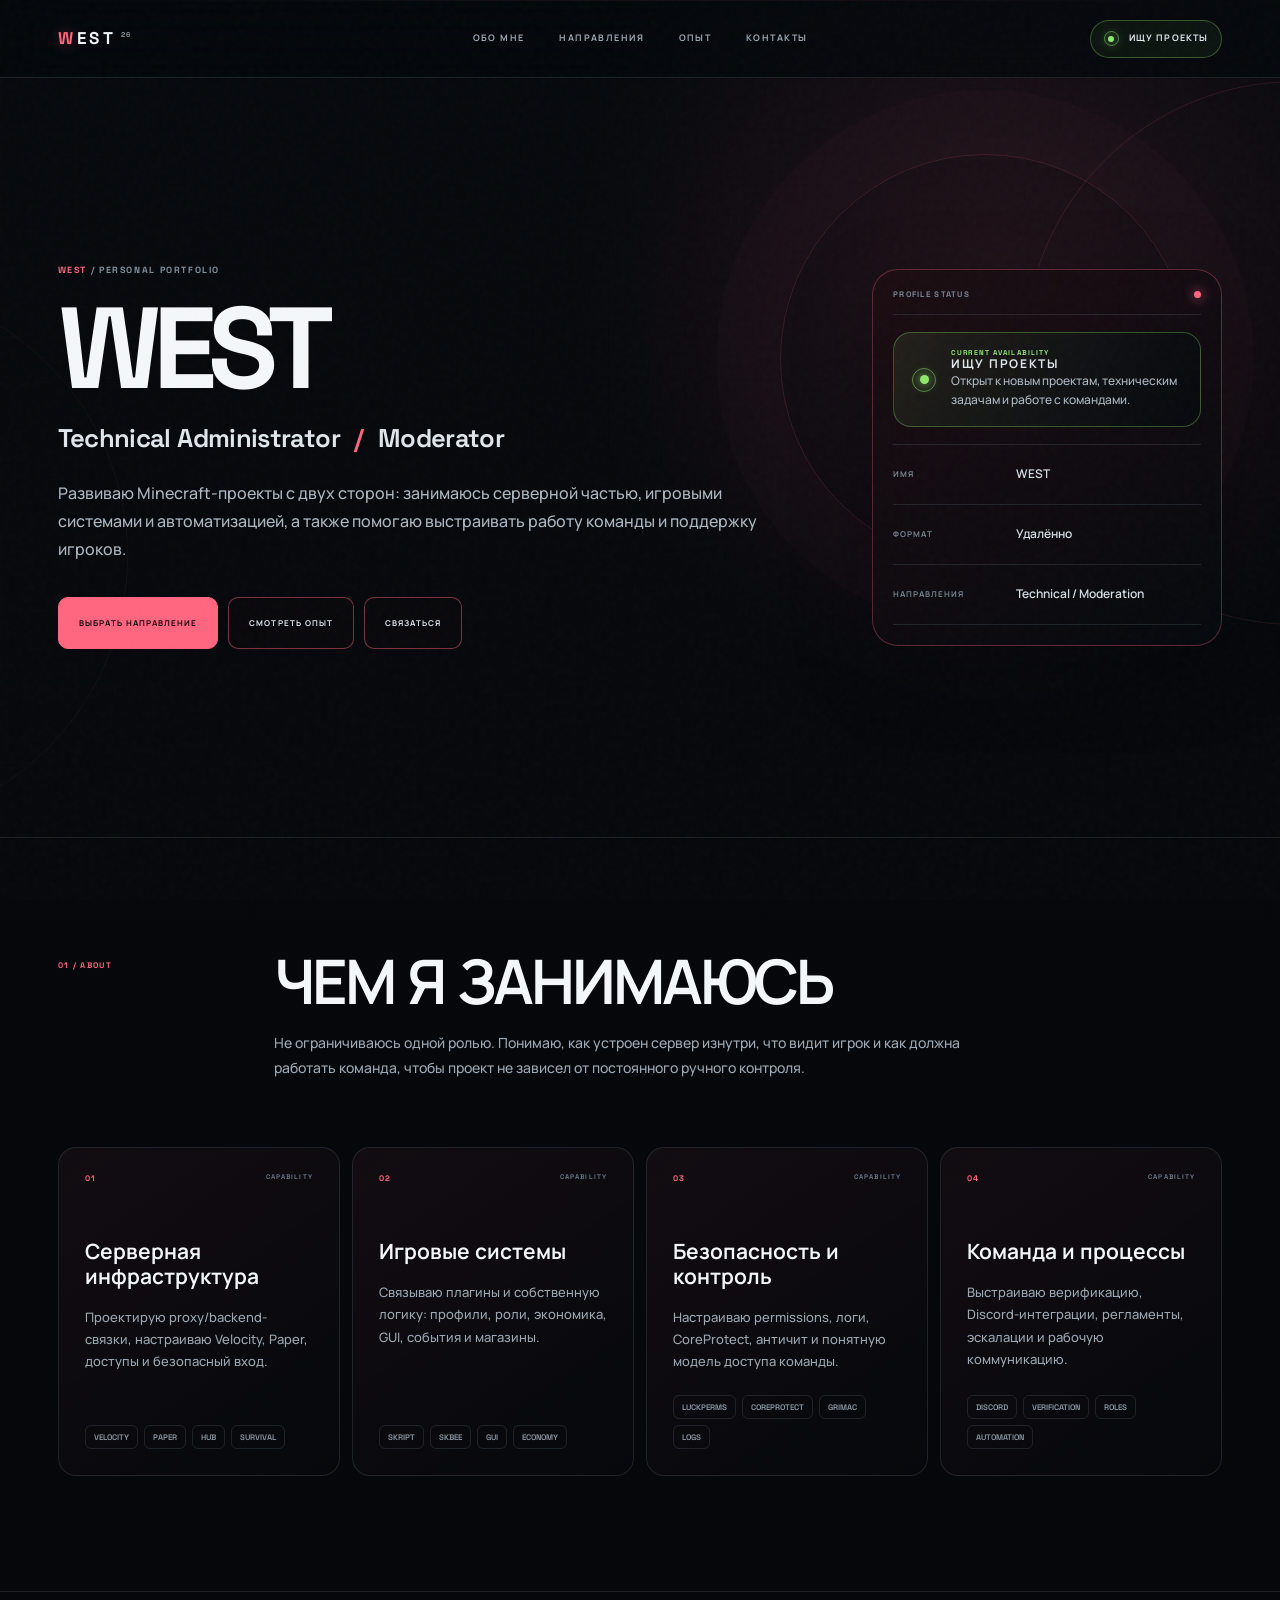
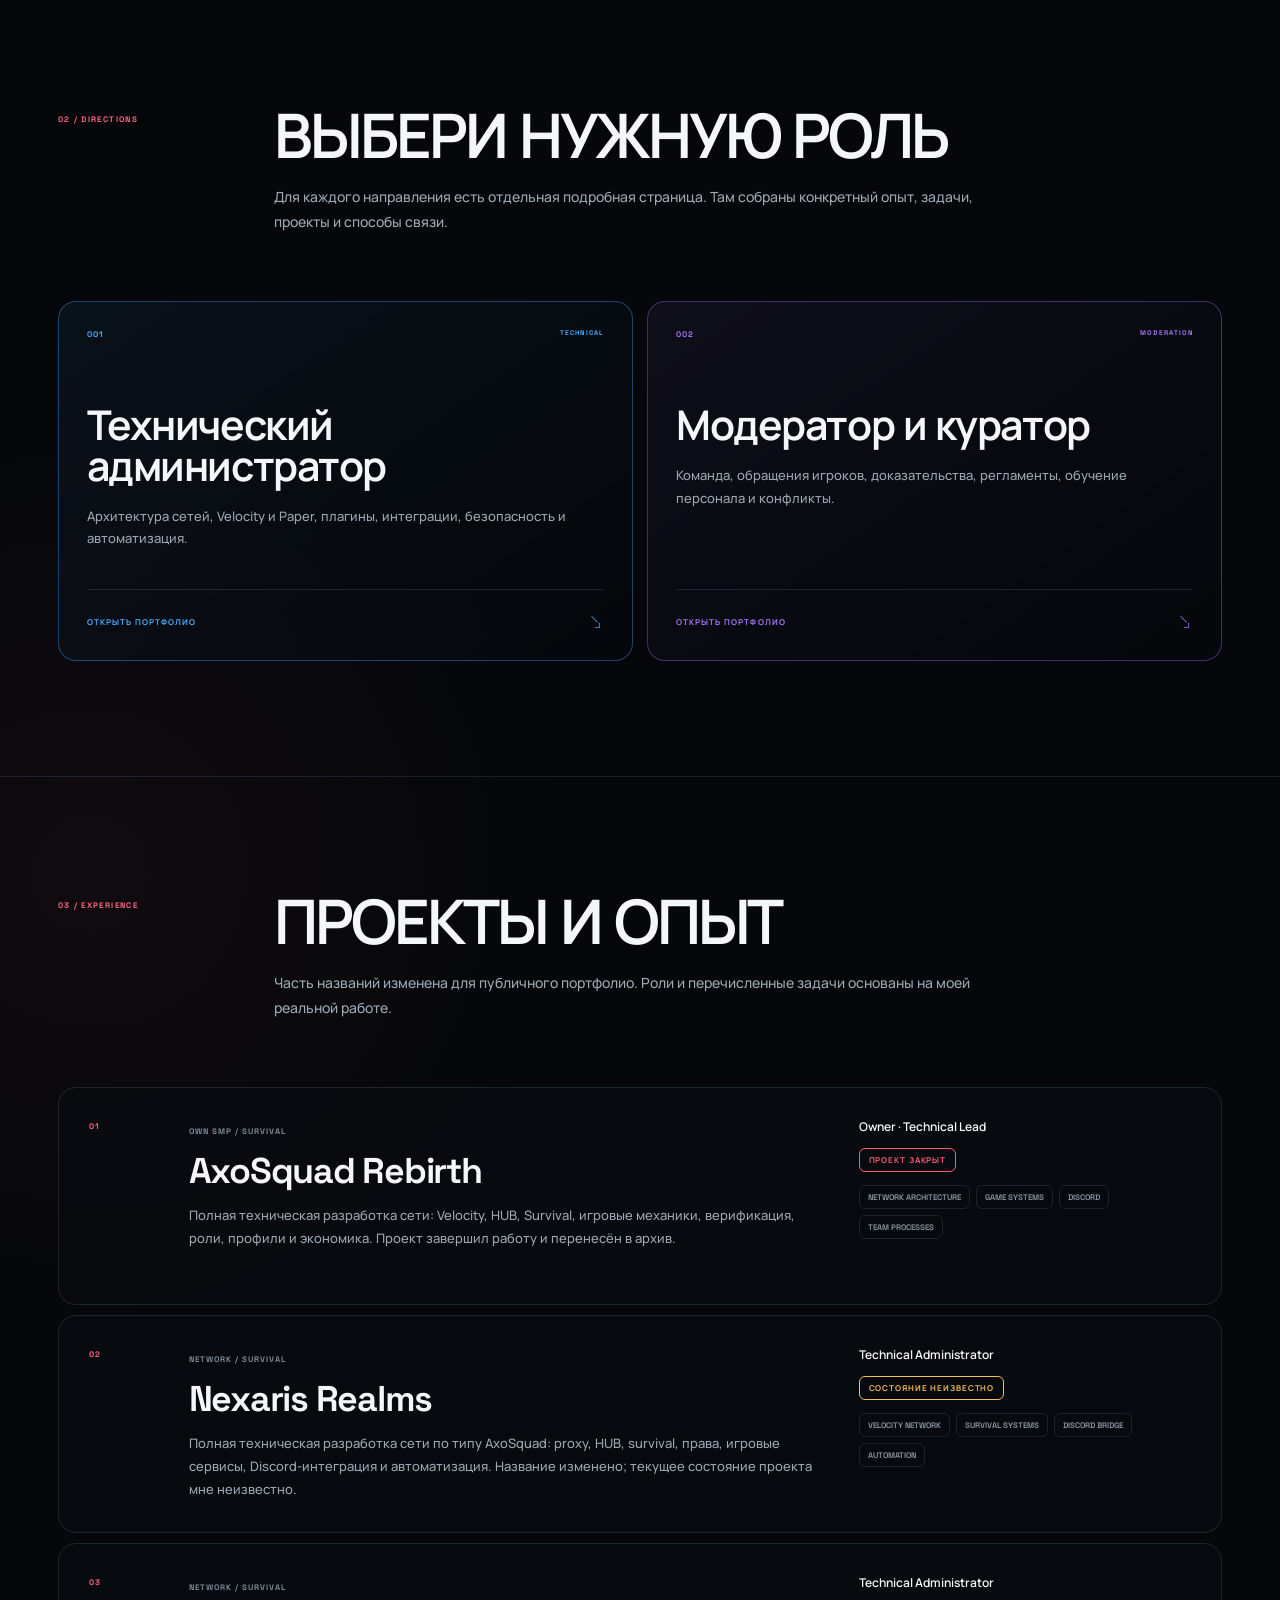
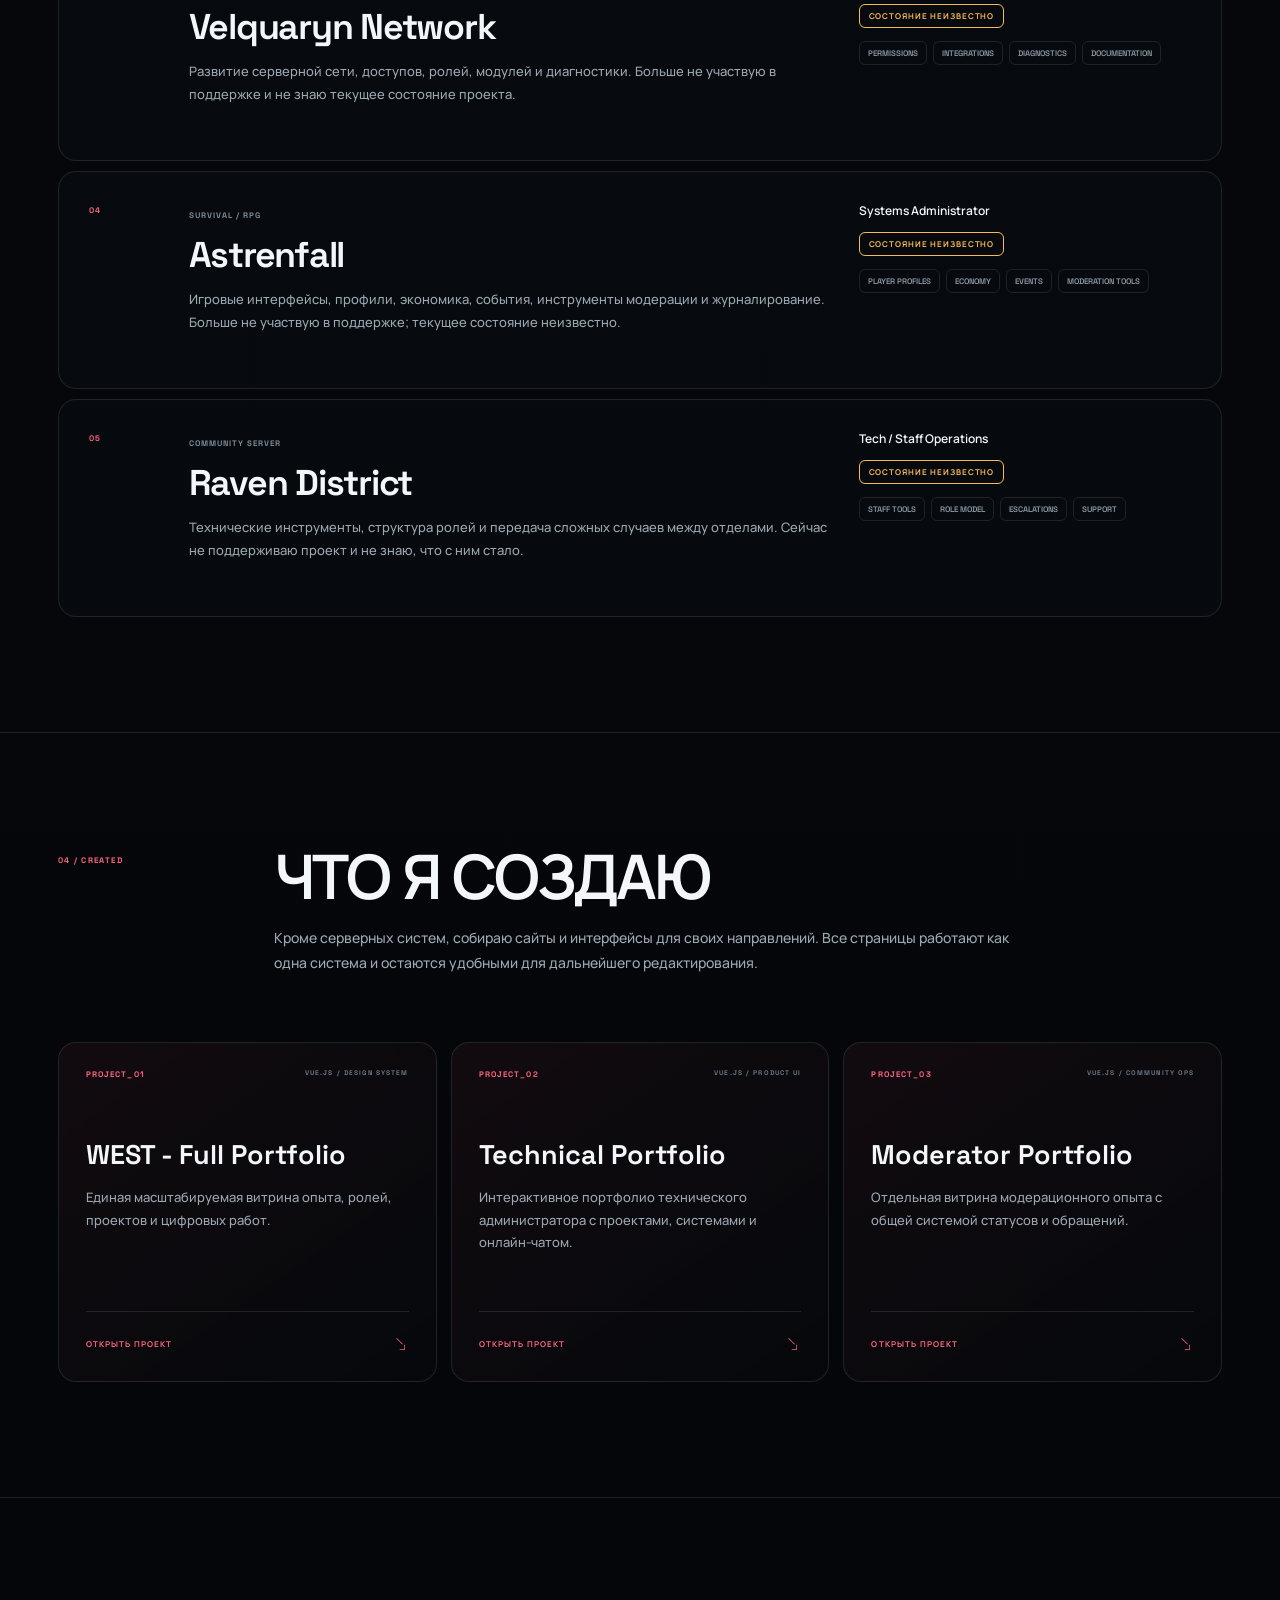
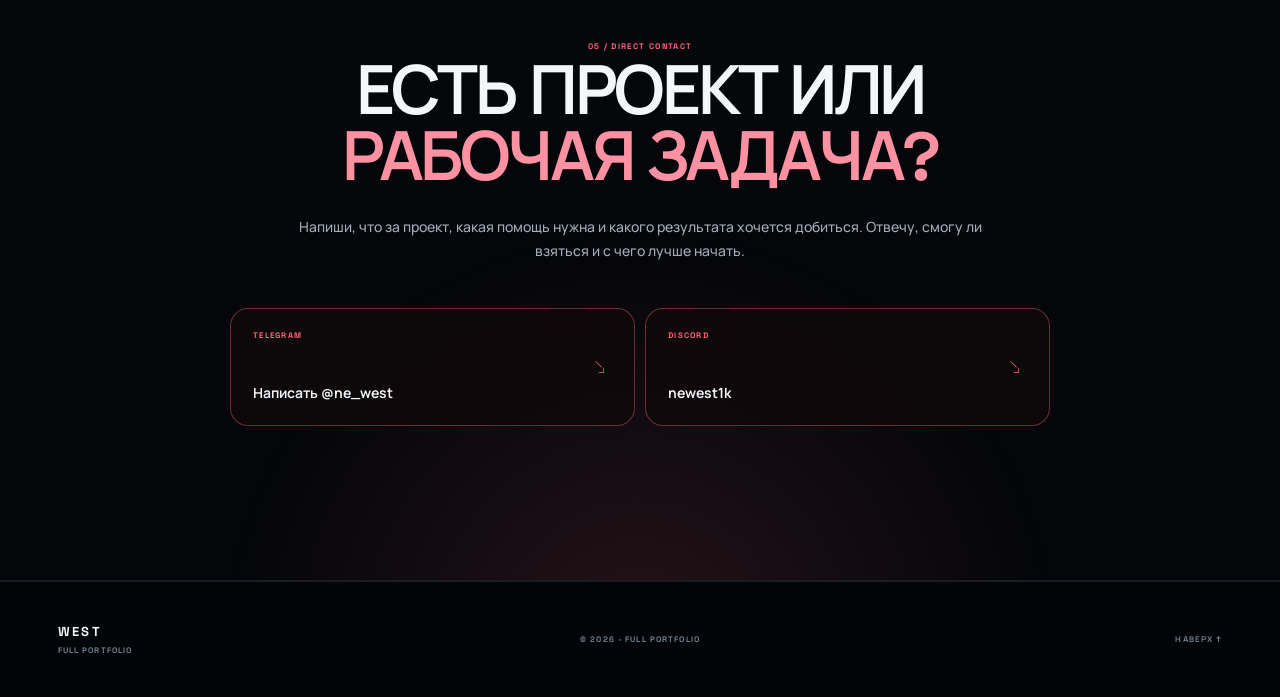
==== commit 0432bc43: "Bundle portfolio fonts locally" ====
--- a/index.html
+++ b/index.html
@@ -13,8 +13,8 @@
     <meta name="twitter:card" content="summary_large_image" />
     <meta name="twitter:image" content="https://west1kfull.github.io/og-v2.png" />
     <title>WEST — Full Portfolio</title>
-    <script type="module" crossorigin src="/assets/index-Bu6I0VnZ.js"></script>
-    <link rel="stylesheet" crossorigin href="/assets/index-CRzT64UZ.css">
+    <script type="module" crossorigin src="/assets/index-CbWKHL0e.js"></script>
+    <link rel="stylesheet" crossorigin href="/assets/index-Dyb6sOTI.css">
   </head>
   <body>
     <div id="app"></div>
--- a/assets/index-Dyb6sOTI.css
+++ b/assets/index-Dyb6sOTI.css
@@ -0,0 +1 @@
+.contact-gate[data-v-df534f27]{position:relative}.contact-gate-content[data-v-df534f27]{transition:filter .35s,opacity .35s,transform .35s}.contact-gate.is-locked[data-v-df534f27]{min-height:260px}.contact-gate.is-locked .contact-gate-content[data-v-df534f27]{filter:blur(9px);opacity:.22;pointer-events:none;-webkit-user-select:none;user-select:none;transform:scale(.99)}.contact-gate-message[data-v-df534f27]{--status-color:var(--accent);z-index:3;border:1px solid rgba(var(--accent-rgb), .48);border-radius:var(--radius-md);width:min(520px,100% - 32px);box-shadow:0 24px 70px #00000080, 0 0 46px rgba(var(--accent-rgb), .1);-webkit-backdrop-filter:blur(18px);backdrop-filter:blur(18px);text-align:left;background:#05090ee6;grid-template-columns:24px 1fr;gap:16px;padding:22px;display:grid;position:absolute;top:50%;left:50%;transform:translate(-50%,-50%)}.contact-gate-message .status-orbit[data-v-df534f27]{flex-basis:24px;width:24px;min-width:24px;height:24px}.contact-gate-message div[data-v-df534f27]{gap:7px;display:grid}.contact-gate-message small[data-v-df534f27]{color:var(--accent);font:700 7px/1 var(--font-display);letter-spacing:.17em}.contact-gate-message strong[data-v-df534f27]{color:var(--text);font:700 15px/1.15 var(--font-display);letter-spacing:.08em}.contact-gate-message p[data-v-df534f27]{color:var(--text-soft);margin:0;font-size:12px;line-height:1.6}@media (width<=640px){.contact-gate-message[data-v-df534f27]{grid-template-columns:20px 1fr;padding:18px}.contact-gate-message .status-orbit[data-v-df534f27]{flex-basis:20px;width:20px;min-width:20px;height:20px}}@font-face{font-family:Manrope;font-style:normal;font-weight:400 700;font-display:swap;src:url(/assets/manrope-cyrillic-Dvxsihut.woff2)format("woff2");unicode-range:U+301,U+400-45F,U+490-491,U+4B0-4B1,U+2116}@font-face{font-family:Manrope;font-style:normal;font-weight:400 700;font-display:swap;src:url(/assets/manrope-latin-DHIcAJRg.woff2)format("woff2");unicode-range:U+??,U+131,U+152-153,U+2BB-2BC,U+2C6,U+2DA,U+2DC,U+304,U+308,U+329,U+2000-206F,U+20AC,U+2122,U+2191,U+2193,U+2212,U+2215,U+FEFF,U+FFFD}@font-face{font-family:Space Grotesk;font-style:normal;font-weight:500 700;font-display:swap;src:url(/assets/space-grotesk-latin-ext-D9tNdqV9.woff2)format("woff2");unicode-range:U+100-2BA,U+2BD-2C5,U+2C7-2CC,U+2CE-2D7,U+2DD-2FF,U+304,U+308,U+329,U+1D00-1DBF,U+1E00-1E9F,U+1EF2-1EFF,U+2020,U+20A0-20AB,U+20AD-20C0,U+2113,U+2C60-2C7F,U+A720-A7FF}@font-face{font-family:Space Grotesk;font-style:normal;font-weight:500 700;font-display:swap;src:url(/assets/space-grotesk-latin-BhU9QXUp.woff2)format("woff2");unicode-range:U+??,U+131,U+152-153,U+2BB-2BC,U+2C6,U+2DA,U+2DC,U+304,U+308,U+329,U+2000-206F,U+20AC,U+2122,U+2191,U+2193,U+2212,U+2215,U+FEFF,U+FFFD}:root{--lightningcss-light: ;--lightningcss-dark:initial;color-scheme:dark;--bg:#05070a;--bg-deep:#020305;--surface:#091018;--surface-raised:#0d1620;--surface-soft:#0d1620b8;--line:#a4bbd224;--line-strong:#a4bbd247;--text:#f4f7fa;--text-soft:#c3ccd5;--muted:#8996a3;--cyan:#49adff;--cyan-soft:#83c9ff;--violet:#a678ff;--violet-soft:#c2a7ff;--coral:#ff6680;--coral-soft:#ff91a3;--green:#8ee86d;--amber:#f7ba55;--red:#ff5f73;--accent:var(--cyan);--accent-soft:var(--cyan-soft);--accent-rgb:73, 173, 255;--page-width:1480px;--gutter:clamp(20px, 4.5vw, 72px);--space:var(--gutter);--section-space:clamp(78px, 9vw, 132px);--radius-sm:10px;--radius-md:18px;--radius-lg:26px;--shadow-card:0 24px 80px #00000047;--font-display:"Space Grotesk", "Manrope", system-ui, sans-serif;--font-body:"Manrope", system-ui, sans-serif;font-family:var(--font-body);background:var(--bg);color:var(--text);scroll-behavior:smooth}.page-home{--accent:var(--coral);--accent-soft:var(--coral-soft);--accent-rgb:255, 102, 128}.page-technical{--accent:var(--cyan);--accent-soft:var(--cyan-soft);--accent-rgb:73, 173, 255}.page-moderator{--accent:var(--violet);--accent-soft:var(--violet-soft);--accent-rgb:166, 120, 255}.site-shell.site-status-busy{--accent:var(--amber);--accent-soft:#ffd38a;--accent-rgb:247, 186, 85}.site-shell.site-status-vacation{--accent:#8f8cff;--accent-soft:#bbb9ff;--accent-rgb:143, 140, 255}.site-shell.site-status-unavailable{--accent:var(--red);--accent-soft:#ff9aaa;--accent-rgb:255, 95, 115}.site-shell.site-status-found{--accent:#52d6a0;--accent-soft:#98edc8;--accent-rgb:82, 214, 160}*,:before,:after{box-sizing:border-box}html,body,#app{background:var(--bg);min-height:100%;margin:0}body{color:var(--text);font-family:var(--font-body);-webkit-font-smoothing:antialiased;text-rendering:optimizelegibility;overflow-x:hidden}body.menu-open{overflow:hidden}a{color:inherit;text-decoration:none}button,input,textarea{color:inherit;font:inherit}button,a{-webkit-tap-highlight-color:transparent}button{margin:0}img,video{max-width:100%;display:block}::selection{background:rgba(var(--accent-rgb), .34);color:#fff}:focus-visible{outline:2px solid var(--accent);outline-offset:4px}.skip-link{z-index:1000;border-radius:var(--radius-sm);background:var(--text);color:var(--bg);padding:12px 16px;font-weight:700;transition:transform .2s;position:fixed;top:12px;left:12px;transform:translateY(-180%)}.skip-link:focus{transform:translateY(0)}.site-shell{isolation:isolate;background:radial-gradient(circle at 78% 5%, rgba(var(--accent-rgb), .11), transparent 27rem), radial-gradient(circle at 7% 45%, rgba(var(--accent-rgb), .045), transparent 31rem), linear-gradient(180deg, #06090d 0%, var(--bg) 38%, #040609 100%);min-height:100vh;position:relative;overflow:clip}.site-shell *{font-family:var(--font-display)}.page-content{z-index:2;position:relative}.page-content:focus{outline:none}.ambient-grid{z-index:-3;pointer-events:none;opacity:.3;background-image:linear-gradient(#96b4cf09 1px,#0000 1px),linear-gradient(90deg,#96b4cf09 1px,#0000 1px);background-size:76px 76px;position:fixed;inset:0;-webkit-mask-image:linear-gradient(#000 0%,#0000 82%);mask-image:linear-gradient(#000 0%,#0000 82%)}.ambient-glow{z-index:-2;pointer-events:none;border:1px solid rgba(var(--accent-rgb), .13);filter:blur(.2px);border-radius:50%;width:34rem;height:34rem;position:fixed}.ambient-glow-one{top:9%;right:-18rem}.ambient-glow-two{opacity:.55;bottom:8%;left:-26rem}.noise{z-index:60;pointer-events:none;opacity:.022;background-image:url("data:image/svg+xml,%3Csvg viewBox='0 0 180 180' xmlns='http://www.w3.org/2000/svg'%3E%3Cfilter id='n'%3E%3CfeTurbulence type='fractalNoise' baseFrequency='.82' numOctaves='3' stitchTiles='stitch'/%3E%3C/filter%3E%3Crect width='100%25' height='100%25' filter='url(%23n)'/%3E%3C/svg%3E");position:fixed;inset:0}.scan-beam{z-index:59;pointer-events:none;opacity:.07;background:linear-gradient(90deg, transparent, var(--accent), transparent);height:1px;animation:14s linear infinite scan;position:fixed;left:0;right:0}.site-header{z-index:50;width:100%;min-height:78px;padding:0 var(--gutter);border-bottom:1px solid var(--line);-webkit-backdrop-filter:blur(22px)saturate(140%);backdrop-filter:blur(22px)saturate(140%);background:#05080cc7;grid-template-columns:minmax(150px,1fr) auto minmax(150px,1fr);align-items:center;display:grid;position:sticky;top:0}.wordmark{color:#eef4f8;width:max-content;font:700 17px/1 var(--font-display);letter-spacing:.23em}.wordmark span{color:var(--accent);text-shadow:0 0 14px rgba(var(--accent-rgb), .38)}.wordmark sup{color:var(--muted);letter-spacing:.06em;margin-left:4px;font-size:7px}.site-header nav{align-items:center;gap:clamp(20px,2.7vw,44px);display:flex}.site-header nav a{color:#9ca8b4;font:700 9px/1 var(--font-display);letter-spacing:.16em;padding:30px 0;transition:color .22s;position:relative}.site-header nav a:after{content:"";background:var(--accent);height:1px;transition:right .25s;position:absolute;bottom:21px;left:0;right:100%}.site-header nav a:hover{color:#fff}.site-header nav a:hover:after{right:0}.header-side{justify-self:end;align-items:center;gap:12px;display:flex}.menu-toggle{border:1px solid var(--line);border-radius:var(--radius-sm);cursor:pointer;background:#ffffff06;width:44px;height:44px;display:none}.menu-toggle span{background:var(--text);width:18px;height:1px;margin:5px auto;transition:transform .22s;display:block}.menu-toggle[aria-expanded=true] span:first-child{transform:translateY(3px)rotate(45deg)}.menu-toggle[aria-expanded=true] span:last-child{transform:translateY(-3px)rotate(-45deg)}.live-status{--status-color:var(--green);border:1px solid color-mix(in srgb, var(--status-color), transparent 68%);background:color-mix(in srgb, var(--status-color), transparent 94%);border-radius:999px;align-items:center;gap:10px;min-height:38px;padding:0 13px;display:inline-flex}.live-status.status-busy{--status-color:var(--amber)}.live-status.status-unavailable{--status-color:var(--red)}.live-status.status-vacation{--status-color:var(--violet)}.live-status.status-found{--status-color:#52d6a0}.status-orbit{aspect-ratio:1;border:1px solid color-mix(in srgb, var(--status-color), transparent 50%);border-radius:50%;flex:0 0 15px;place-items:center;width:15px;min-width:15px;height:15px;animation:2s ease-out infinite orbit-pulse;display:grid}.status-orbit i{background:var(--status-color);width:6px;height:6px;box-shadow:0 0 11px var(--status-color);border-radius:50%;animation:1.25s ease-in-out infinite dot-blink}.status-copy{gap:2px;font-style:normal;display:grid}.status-copy strong{color:#e2e8ee;font:700 9px/1 var(--font-display);letter-spacing:.13em}.status-copy small{color:var(--status-color);font:700 7px/1 var(--font-display);letter-spacing:.16em}.status-copy em{color:#aeb9c3;max-width:520px;font:500 12px/1.55 var(--font-body);font-style:normal}.live-status.is-prominent{border-radius:var(--radius-md);background:linear-gradient(115deg, color-mix(in srgb, var(--status-color), transparent 90%), #060a0fc7);gap:15px;width:100%;min-height:82px;padding:16px 18px}.live-status.is-prominent .status-orbit{flex-basis:24px;width:24px;min-width:24px;height:24px}.live-status.is-prominent .status-orbit i{width:9px;height:9px}.live-status.is-prominent .status-copy strong{font-size:12px}.site-footer{z-index:3;min-height:116px;padding:28px var(--gutter);border-top:1px solid var(--line);background:#030508e6;grid-template-columns:1fr auto 1fr;align-items:center;gap:24px;display:grid;position:relative}.footer-brand{gap:5px;width:max-content;display:grid}.footer-brand strong{color:var(--text);letter-spacing:.18em;font-size:13px}.footer-brand span,.site-footer p,.to-top{color:#74818e;font:700 8px/1.4 var(--font-display);letter-spacing:.14em;text-transform:uppercase}.site-footer p{text-align:center;margin:0}.to-top{justify-self:end;transition:color .2s,transform .2s}.to-top:hover,.footer-brand:hover span{color:var(--accent)}.to-top:hover{transform:translateY(-3px)}@media (width<=1050px){.site-header{grid-template-columns:1fr auto}.site-header nav{padding:24px var(--gutter) 30px;border-bottom:1px solid var(--line);-webkit-backdrop-filter:blur(22px);backdrop-filter:blur(22px);opacity:0;visibility:hidden;background:#04070bf7;gap:0;transition:opacity .22s,transform .22s,visibility .22s;display:grid;position:fixed;inset:78px 0 auto;transform:translateY(-12px)}.site-header nav.is-open{opacity:1;visibility:visible;transform:translateY(0)}.site-header nav a{border-bottom:1px solid var(--line);padding:17px 0;font-size:11px}.site-header nav a:after{display:none}.menu-toggle{display:block}}@media (width<=700px){.site-header{min-height:70px;padding-inline:16px}.site-header nav{padding-inline:18px;inset-block-start:70px}.wordmark{font-size:15px}.header-side>.live-status{min-height:34px;padding-inline:9px}.header-side .status-copy strong{text-overflow:ellipsis;white-space:nowrap;max-width:84px;font-size:7px;overflow:hidden}.site-footer{text-align:center;grid-template-columns:1fr;justify-items:center;min-height:154px}.footer-brand,.to-top{justify-self:center}}.hero{min-height:min(820px,100vh - 78px);padding:clamp(78px, 9vw, 132px) var(--gutter) clamp(70px, 8vw, 110px);border-bottom:1px solid var(--line);flex-direction:column;justify-content:center;display:flex;position:relative;overflow:hidden}.hero-grid{pointer-events:none;opacity:.2;background-image:linear-gradient(var(--line) 1px, transparent 1px), linear-gradient(90deg, var(--line) 1px, transparent 1px);background-size:74px 74px;animation:24s linear infinite grid-drift;position:absolute;inset:0;-webkit-mask-image:linear-gradient(#000,#0000 92%);mask-image:linear-gradient(#000,#0000 92%)}.hero:before{aspect-ratio:1;border:1px solid rgba(var(--accent-rgb), .17);content:"";width:min(37vw,470px);box-shadow:0 0 0 70px rgba(var(--accent-rgb), .018), 0 0 70px rgba(var(--accent-rgb), .04);border-radius:50%;animation:8s ease-in-out infinite halo-breathe;position:absolute;top:8%;right:7%}.hero-kicker{top:38px;right:var(--gutter);left:var(--gutter);color:var(--accent);font:700 9px/1 var(--font-display);letter-spacing:.18em;justify-content:space-between;display:flex;position:absolute}.hero-overline{z-index:2;color:#89a1b5;font:700 9px/1.5 var(--font-display);letter-spacing:.17em;margin:20px 0 18px;position:relative}.role-title{z-index:2;max-width:1100px;color:var(--text);font:700 clamp(56px, 8.2vw, 124px)/.86 var(--font-display);letter-spacing:-.065em;text-transform:uppercase;margin:0;position:relative}.role-title span{display:block}.role-title span:last-child{color:var(--accent-soft)}.hero-bottom{z-index:2;justify-content:space-between;align-items:end;gap:48px;margin-top:46px;display:flex;position:relative}.hero-bottom>p{max-width:730px;color:var(--text-soft);font:500 clamp(15px, 1.35vw, 20px)/1.7 var(--font-body);margin:0}.primary-action{border:1px solid var(--accent);border-radius:var(--radius-sm);background:var(--accent);color:#07090c;min-width:260px;min-height:60px;font:700 9px/1 var(--font-display);letter-spacing:.14em;justify-content:space-between;align-items:center;padding:0 22px;transition:transform .25s,box-shadow .25s;display:flex}.primary-action:hover{box-shadow:0 16px 45px rgba(var(--accent-rgb), .2);transform:translateY(-4px)}.hero-status{z-index:2;width:min(620px,100%);margin-top:28px;position:relative}.css-arrow{flex:0 0 20px;width:20px;height:20px;display:block;position:relative}.css-arrow:before{content:"";transform-origin:100%;background:currentColor;width:12px;height:1px;position:absolute;top:10px;left:3px;transform:rotate(45deg)}.css-arrow:after{content:"";border-bottom:1px solid;border-right:1px solid;width:7px;height:7px;position:absolute;bottom:2px;right:2px}.section{width:min(100%, calc(var(--page-width) + var(--gutter) * 2));padding:var(--section-space) var(--gutter);border-bottom:1px solid var(--line);margin:0 auto;position:relative}.section-label{color:var(--muted);font:700 9px/1 var(--font-display);letter-spacing:.18em;grid-template-columns:58px 1fr;margin-bottom:clamp(34px,5vw,58px);display:grid}.section-label span:first-child{color:var(--accent)}.section-heading{grid-template-columns:minmax(0,1.25fr) minmax(280px,.62fr);align-items:end;gap:clamp(38px,7vw,100px);margin-bottom:clamp(42px,6vw,70px);display:grid}.section-heading h2,.contact-channel h2{color:var(--text);font:650 clamp(40px, 5.2vw, 76px)/.96 var(--font-display);letter-spacing:-.052em;margin:0}.section-heading h2 em,.contact-channel h2 em{color:var(--accent-soft);font-style:normal}.section-heading>p,.channel-layout>div>p{color:#9eabb7;font:500 14px/1.8 var(--font-body);margin:0}.signal-strip{min-height:54px;padding:0 var(--gutter);border-bottom:1px solid var(--line);color:#8495a4;font:700 8px/1 var(--font-display);letter-spacing:.14em;justify-content:space-between;align-items:center;gap:22px;display:flex;overflow:hidden}.signal-strip i{background:var(--accent);width:4px;height:4px;box-shadow:0 0 10px var(--accent);border-radius:50%;flex:0 0 4px;animation:1.4s ease-in-out infinite dot-blink}.case-grid{grid-template-columns:repeat(3,minmax(0,1fr));gap:14px;display:grid}.case-card{border:1px solid var(--line);border-radius:var(--radius-md);background:radial-gradient(circle at 100% 0%, rgba(var(--accent-rgb), .1), transparent 42%), linear-gradient(145deg, #171025b8, #06090de0);min-height:440px;color:var(--text);text-align:left;cursor:pointer;flex-direction:column;padding:28px;transition:transform .32s,border-color .32s,box-shadow .32s;display:flex;position:relative;overflow:hidden}.case-card:before{border:1px solid rgba(var(--accent-rgb), .2);content:"";border-radius:50%;width:210px;height:210px;position:absolute;bottom:-110px;right:-80px}.case-card:hover,.case-card:focus-visible{border-color:rgba(var(--accent-rgb), .52);box-shadow:var(--shadow-card);transform:translateY(-7px)}.case-code{color:var(--accent);font:700 9px/1 var(--font-display);letter-spacing:.16em}.case-card>span{color:#9b87bc;font:700 8px/1 var(--font-display);letter-spacing:.12em;text-transform:uppercase;margin-top:52px}.case-card h3{color:#f5f1fa;font:650 clamp(25px, 2.4vw, 34px)/1.05 var(--font-display);margin:14px 0 18px}.case-card p{color:#aba4b4;font:500 14px/1.72 var(--font-body);margin:0}.case-card footer{border-top:1px solid var(--line);gap:8px;margin-top:auto;padding-top:22px;display:grid}.case-card footer small{color:var(--accent);font:700 8px/1 var(--font-display);letter-spacing:.15em}.case-card footer strong{font:600 12px/1.5 var(--font-body)}.card-open-hint{z-index:2;border-top:1px solid rgba(var(--accent-rgb), .24);color:var(--accent);font:700 8px/1 var(--font-display);letter-spacing:.13em;justify-content:space-between;align-items:center;margin-top:22px;padding-top:17px;display:flex;position:relative}.card-open-hint .css-arrow{transform:scale(.72)}.moderation-grid{grid-template-columns:repeat(4,minmax(0,1fr));gap:12px;display:grid}.moderation-card{border:1px solid var(--line);border-radius:var(--radius-md);background:linear-gradient(145deg, rgba(var(--accent-rgb), .065), #070a0eb3);flex-direction:column;min-height:270px;padding:27px;transition:transform .28s,border-color .28s;display:flex}.moderation-card:hover{border-color:rgba(var(--accent-rgb), .45);transform:translateY(-6px)}.moderation-card span{color:var(--accent);font:700 9px/1 var(--font-display)}.moderation-card h3{color:#eee9f7;font:650 18px/1.15 var(--font-display);margin:auto 0 18px}.moderation-card p{color:#a69ead;font:500 13px/1.7 var(--font-body);margin:0}.process-track{grid-template-columns:1fr 24px 1fr 24px 1fr 24px 1fr;align-items:center;display:grid}.process-track>div{border:1px solid var(--line);border-radius:var(--radius-md);background:rgba(var(--accent-rgb), .045);flex-direction:column;min-height:180px;padding:25px;display:flex}.process-track>div span{color:var(--accent);font:700 9px/1 var(--font-display)}.process-track>div strong{font:650 13px/1.25 var(--font-display);letter-spacing:.06em;margin-top:auto}.process-track>div small{color:#8f879b;font:500 11px/1.4 var(--font-body);margin-top:9px}.process-track>i{background:rgba(var(--accent-rgb), .58);height:1px;box-shadow:0 0 10px rgba(var(--accent-rgb), .25)}.contact-channel{padding-bottom:clamp(105px,11vw,160px)}.channel-layout{grid-template-columns:1fr minmax(320px,.6fr);align-items:end;gap:clamp(44px,8vw,110px);display:grid}.channel-layout>div>small{color:var(--accent);font:700 8px/1 var(--font-display);letter-spacing:.16em;margin-bottom:24px;display:block}.channel-layout>div>p{max-width:720px;margin-top:28px}.chat-entry-card{--card-color:var(--accent);border:1px solid rgba(var(--accent-rgb), .44);border-radius:var(--radius-md);background:linear-gradient(145deg, rgba(var(--accent-rgb), .09), #05090eeb);min-height:160px;color:var(--text);text-align:left;cursor:pointer;grid-template-rows:auto 1fr;grid-template-columns:18px 1fr 24px;gap:14px 15px;padding:30px 34px;transition:transform .28s,border-color .28s,box-shadow .28s;display:grid}.chat-entry-card:hover{border-color:var(--accent);box-shadow:0 20px 60px rgba(var(--accent-rgb), .13);transform:translateY(-6px)}.channel-dot{background:var(--green);width:10px;height:10px;box-shadow:0 0 13px var(--green);border-radius:50%;grid-row:1/3;align-self:center;animation:1.2s ease-in-out infinite dot-blink}.chat-entry-card small{color:#7e8d9c;font:700 8px/1 var(--font-display);letter-spacing:.15em}.chat-entry-card strong{font:700 17px/1 var(--font-display);align-self:end}.chat-entry-card .css-arrow{color:var(--accent);grid-area:1/3/3;align-self:center}.details-backdrop{--modal-accent:var(--cyan);z-index:200;-webkit-backdrop-filter:blur(14px);backdrop-filter:blur(14px);background:#020407d6;place-items:center;padding:clamp(12px,4vw,54px);display:grid;position:fixed;inset:0}.details-backdrop.theme-violet{--modal-accent:var(--violet)}.details-dialog{border:1px solid color-mix(in srgb, var(--modal-accent), transparent 48%);border-radius:var(--radius-lg);background:radial-gradient(circle at 90% 0%, color-mix(in srgb, var(--modal-accent), transparent 88%), transparent 35%), #070b10;width:min(940px,100%);max-height:92dvh;position:relative;overflow:auto;box-shadow:0 36px 130px #000000a6}.details-dialog-head{z-index:3;border-bottom:1px solid var(--line);border-radius:var(--radius-lg) var(--radius-lg) 0 0;-webkit-backdrop-filter:blur(16px);backdrop-filter:blur(16px);background:#070b10ed;justify-content:space-between;align-items:center;min-height:74px;padding:16px clamp(20px,4vw,42px);display:flex;position:sticky;top:0}.details-dialog-head>div{flex-wrap:wrap;gap:10px 20px;display:flex}.details-dialog-head span,.details-dialog-head small{font:700 8px/1 var(--font-display);letter-spacing:.15em}.details-dialog-head span{color:var(--modal-accent)}.details-dialog-head small{color:var(--muted)}.details-close{border:1px solid var(--line);cursor:pointer;background:#ffffff06;border-radius:50%;flex:0 0 40px;width:40px;height:40px;position:relative}.details-close i{background:#dce5ed;width:15px;height:1px;position:absolute;top:19px;left:12px;transform:rotate(45deg)}.details-close i:last-child{transform:rotate(-45deg)}.details-dialog-body{padding:clamp(30px,6vw,68px)}.details-overline{color:var(--modal-accent);font:700 8px/1 var(--font-display);letter-spacing:.18em;margin:0 0 18px}.details-dialog h2{max-width:760px;color:var(--text);font:650 clamp(38px, 6vw, 72px)/.96 var(--font-display);letter-spacing:-.045em;margin:0}.details-intro{color:#b7c1ca;max-width:800px;font:500 clamp(14px, 1.5vw, 18px)/1.75 var(--font-body);margin:28px 0 0}.details-work{margin-top:48px}.details-work h3{color:#778795;font:700 8px/1 var(--font-display);letter-spacing:.16em;margin:0 0 18px}.details-work ol{border-top:1px solid var(--line);margin:0;padding:0;list-style:none}.details-work li{border-bottom:1px solid var(--line);grid-template-columns:50px 1fr;align-items:center;min-height:76px;padding:17px 0;display:grid}.details-work li>span{color:var(--modal-accent);font:700 8px/1 var(--font-display)}.details-work li p{color:#d1d8df;font:500 14px/1.65 var(--font-body);margin:0}.details-result{border-left:2px solid var(--modal-accent);border-radius:0 var(--radius-sm) var(--radius-sm) 0;background:color-mix(in srgb, var(--modal-accent), transparent 94%);margin-top:40px;padding:23px 25px}.details-result small{color:var(--modal-accent);font:700 8px/1 var(--font-display);letter-spacing:.15em}.details-result p{color:#c2ccd5;font:500 14px/1.7 var(--font-body);margin:12px 0 0}.state-closed{color:var(--red)}.state-unknown{color:var(--amber)}@media (width<=1050px){.section-heading,.channel-layout,.case-grid{grid-template-columns:1fr}.case-card{min-height:390px}.moderation-grid{grid-template-columns:repeat(2,minmax(0,1fr))}}@media (width<=700px){.hero{min-height:auto;padding:112px 18px 64px}.hero:before{width:280px;top:58px;right:-100px}.hero-kicker{font-size:7px;top:30px;left:18px;right:18px}.role-title{font-size:clamp(48px,15vw,74px);line-height:.9}.hero-bottom{flex-direction:column;align-items:stretch}.primary-action{width:100%;min-width:0}.section{padding:76px 18px}.section-label{grid-template-columns:42px 1fr}.section-heading h2,.contact-channel h2{font-size:clamp(36px,11vw,54px)}.signal-strip{justify-content:flex-start;overflow-x:auto}.signal-strip span{flex:none}.moderation-grid{grid-template-columns:1fr}.moderation-card{min-height:220px}.process-track{grid-template-columns:1fr;gap:8px}.process-track>i{justify-self:center;width:1px;height:20px}.chat-entry-card{min-height:140px;padding:24px 22px}.details-backdrop{align-items:end;padding:7px}.details-dialog{border-radius:var(--radius-md) var(--radius-md) 0 0;max-height:95dvh}.details-dialog-head{border-radius:var(--radius-md) var(--radius-md) 0 0}.details-dialog-body{padding:30px 20px}.details-work li{grid-template-columns:36px 1fr;align-items:start}}.reveal{opacity:0;transition:opacity .72s,transform .72s cubic-bezier(.2,.72,.2,1);transform:translateY(24px)}.reveal.is-visible{opacity:1;transform:translateY(0)}.details-enter-active,.details-leave-active{transition:opacity .25s}.details-enter-active .details-dialog,.details-leave-active .details-dialog{transition:transform .34s cubic-bezier(.2,.8,.2,1),opacity .25s}.details-enter-from,.details-leave-to{opacity:0}.details-enter-from .details-dialog,.details-leave-to .details-dialog{opacity:0;transform:translateY(24px)scale(.98)}@keyframes scan{0%{top:-2px}to{top:100vh}}@keyframes grid-drift{to{background-position:74px 74px}}@keyframes halo-breathe{0%,to{opacity:.58;transform:scale(.97)}50%{opacity:1;transform:scale(1.04)}}@keyframes dot-blink{50%{opacity:.32}}@keyframes orbit-pulse{0%{box-shadow:0 0 0 0 color-mix(in srgb, var(--status-color), transparent 42%)}to{box-shadow:0 0 0 10px #0000}}@media (prefers-reduced-motion:reduce){*,:before,:after{scroll-behavior:auto!important;transition-duration:.001ms!important;animation-duration:.001ms!important;animation-iteration-count:1!important}.reveal{opacity:1;transform:none}}.chat-dock{--chat-accent:var(--accent);--footer-lift:0px;right:22px;bottom:calc(22px + var(--footer-lift));z-index:45;transition:bottom .12s linear;position:fixed}.chat-launcher{text-align:left;border:1px solid color-mix(in srgb, var(--chat-accent), transparent 38%);-webkit-backdrop-filter:blur(16px);backdrop-filter:blur(16px);cursor:pointer;background:#050d15ed;grid-template-columns:16px 1fr 22px;align-items:center;gap:14px;width:285px;min-height:86px;padding:18px 22px;transition:transform .28s,border-color .28s,box-shadow .28s;display:grid;position:relative;box-shadow:0 18px 60px #00000057}.page-moderator .chat-launcher{background:#0d0817f0}.chat-launcher:hover{border-color:var(--chat-accent);box-shadow:0 23px 75px color-mix(in srgb, var(--chat-accent), transparent 84%);transform:translateY(-6px)}.launcher-dot{--dot-color:var(--green);background:var(--dot-color);width:10px;height:10px;box-shadow:0 0 13px var(--dot-color);border-radius:50%;animation:1.15s steps(2,end) infinite chat-dot}.status-busy .launcher-dot{--dot-color:var(--amber)}.status-unavailable .launcher-dot{--dot-color:var(--red)}.status-vacation .launcher-dot{--dot-color:var(--violet)}.status-found .launcher-dot{--dot-color:#52d6a0}.chat-launcher>span:nth-child(2),.chat-header>div>span:last-child{gap:9px;display:grid}.chat-launcher small,.chat-header small{color:#6f8294;letter-spacing:.16em;font:700 8px/1 Space Grotesk}.chat-launcher strong,.chat-header strong{letter-spacing:.04em;font:700 14px/1 Space Grotesk}.launcher-arrow{width:18px;height:18px;color:var(--chat-accent);position:relative}.launcher-arrow:before{content:"";background:currentColor;width:10px;height:1px;position:absolute;top:9px;left:2px;transform:rotate(-45deg)}.launcher-arrow:after{content:"";border-top:1px solid;border-right:1px solid;width:6px;height:6px;position:absolute;top:2px;right:2px}.chat-launcher>b{background:var(--chat-accent);color:#071019;border-radius:20px;place-items:center;min-width:23px;height:23px;padding:0 5px;font:800 9px/1 Space Grotesk;display:grid;position:absolute;top:-8px;right:-8px}.chat-window{border:1px solid color-mix(in srgb, var(--chat-accent), transparent 35%);-webkit-backdrop-filter:blur(22px);backdrop-filter:blur(22px);background:#050b11f7;flex-direction:column;width:min(410px,100vw - 24px);height:min(660px,100vh - 35px);animation:.3s cubic-bezier(.2,.8,.2,1) chat-open;display:flex;overflow:hidden;box-shadow:0 28px 90px #0000008c}.page-moderator .chat-window{background:#0c0813fa}.chat-window.admin-mode{width:min(1040px,100vw - 44px);height:min(760px,100vh - 44px)}.chat-header{border-bottom:1px solid color-mix(in srgb, var(--chat-accent), transparent 65%);background:color-mix(in srgb, var(--chat-accent), transparent 95%);flex:0 0 78px;justify-content:space-between;align-items:center;padding:0 20px;display:flex}.chat-header>div{align-items:center;gap:14px;display:flex}.chat-header>button{border:1px solid var(--line);color:#8b99a7;cursor:pointer;background:0 0;width:34px;height:34px;font-size:22px}.chat-header>button:hover{border-color:var(--chat-accent);color:#fff}.chat-auth{flex-direction:column;flex:1;justify-content:center;padding:34px;display:flex}.chat-auth>span{color:var(--chat-accent);letter-spacing:.17em;font:700 8px/1 Space Grotesk}.chat-auth h3{margin:16px 0 12px;font:600 27px/1.05 Space Grotesk}.chat-auth p{color:#8998a6;margin:0 0 28px;font-size:13px;line-height:1.7}.chat-auth input,.chat-search input{border:1px solid var(--line);color:#fff;background:#010509b8;outline:none;width:100%;height:50px;padding:0 14px}.chat-auth input:focus,.chat-search input:focus{border-color:var(--chat-accent)}.chat-auth>button{border:1px solid var(--chat-accent);background:var(--chat-accent);color:#071019;letter-spacing:.14em;cursor:pointer;height:52px;margin-top:10px;font:800 10px/1 Space Grotesk}.platform-switch{grid-template-columns:1fr 1fr;margin-bottom:10px;display:grid}.platform-switch button{border:1px solid var(--line);color:#758391;letter-spacing:.12em;cursor:pointer;background:0 0;height:40px;font:700 8px/1 Space Grotesk}.platform-switch button.active{border-color:var(--chat-accent);color:var(--chat-accent);background:color-mix(in srgb, var(--chat-accent), transparent 92%)}.status-warning{color:var(--red);margin-top:15px;line-height:1.5}.visitor-profile,.conversation-bar{border-bottom:1px solid var(--line);color:#81909d;letter-spacing:.1em;text-transform:uppercase;justify-content:space-between;align-items:center;min-height:47px;padding:0 16px;font:600 8px/1 Space Grotesk;display:flex}.visitor-profile button,.conversation-bar button{color:var(--chat-accent);font:inherit;cursor:pointer;background:0 0;border:0}.message-list{scrollbar-color:color-mix(in srgb, var(--chat-accent), transparent 45%) transparent;flex-direction:column;flex:1;gap:11px;min-height:0;padding:18px;display:flex;overflow-y:auto}.message{border:1px solid var(--line);background:#0e171fb3;gap:7px;max-width:82%;padding:11px 13px;display:grid}.message.mine{border-color:color-mix(in srgb, var(--chat-accent), transparent 60%);background:color-mix(in srgb, var(--chat-accent), transparent 90%);align-self:flex-end}.message.theirs{align-self:flex-start}.message p{white-space:pre-wrap;overflow-wrap:anywhere;margin:0;font-size:13px;line-height:1.55}.message time{color:#667482;font:500 8px/1 Space Grotesk}.message time em{color:color-mix(in srgb, var(--chat-accent), #fff 15%);font-style:normal}.message-file{text-align:left;border:1px solid var(--line);cursor:pointer;background:#02060a80;gap:5px;padding:10px;display:grid}.message-file span{color:var(--chat-accent);letter-spacing:.14em;font:700 7px/1 Space Grotesk}.message-file strong{text-overflow:ellipsis;color:#dce5ed;font-size:11px;overflow:hidden}.message-file small{color:#71808e;font-size:8px}.status-banner{color:var(--amber);background:#ffbf4b14;border-top:1px solid #ffbf4b40;padding:9px 15px;font-size:10px;line-height:1.4}.chat-compose{border-top:1px solid var(--line);background:#03070bd9;flex:none;grid-template-columns:38px 1fr 42px;gap:8px;min-height:76px;padding:11px;display:grid;position:relative}.chat-compose textarea{resize:none;border:1px solid var(--line);color:#fff;background:#0c131aa6;outline:none;min-height:52px;max-height:100px;padding:11px 12px;font-size:12px}.chat-compose textarea:focus{border-color:var(--chat-accent)}.chat-compose>button,.attach-button{border:1px solid var(--chat-accent);background:var(--chat-accent);color:#071019;cursor:pointer;place-items:center;width:100%;height:52px;font:700 20px/1 Space Grotesk;display:grid}.attach-button{border-color:var(--line);color:var(--chat-accent);background:0 0}.attach-button input{display:none}.chat-compose>button:disabled{opacity:.35;cursor:not-allowed}.attach-button:has(input:disabled){opacity:.35;cursor:not-allowed}.file-chip{border:1px solid var(--line);color:#91a0ae;grid-column:1/-1;justify-content:space-between;align-items:center;padding:7px 9px;font-size:9px;display:flex}.file-chip button{color:var(--red);cursor:pointer;background:0 0;border:0}.chat-error{color:#ff8998;background:#ff5c7014;border-top:1px solid #ff5c704d;flex:none;margin:0;padding:9px 14px;font-size:10px}.empty-state{color:#536271;letter-spacing:.16em;margin:auto;font:700 9px/1 Space Grotesk}.admin-layout{flex:1;grid-template-columns:330px 1fr;min-height:0;display:grid}.admin-sidebar{border-right:1px solid var(--line);flex-direction:column;min-height:0;display:flex}.admin-status-control{border-bottom:1px solid var(--line);padding:14px}.admin-status-control>small{color:#6d7d8c;letter-spacing:.15em;margin-bottom:10px;font:700 7px/1 Space Grotesk;display:block}.admin-status-control>div{grid-template-columns:1fr 1fr;gap:5px;display:grid}.admin-status-control button{--button-status:var(--green);border:1px solid var(--line);color:#7f8d9b;letter-spacing:.08em;cursor:pointer;background:0 0;align-items:center;gap:6px;min-height:29px;padding:0 7px;font:700 7px/1 Space Grotesk;display:flex}.admin-status-control button.status-busy{--button-status:var(--amber)}.admin-status-control button.status-unavailable{--button-status:var(--red)}.admin-status-control button.status-vacation{--button-status:var(--violet)}.admin-status-control button.status-found{--button-status:#52d6a0}.admin-status-control button i{background:var(--button-status);width:5px;height:5px;box-shadow:0 0 7px var(--button-status);border-radius:50%}.admin-status-control button.active{border-color:var(--button-status);color:var(--button-status);background:color-mix(in srgb, var(--button-status), transparent 93%)}.chat-search{border:1px solid var(--line);grid-template-columns:30px 1fr;align-items:center;margin:10px;display:grid}.chat-search span{text-align:center;color:var(--chat-accent)}.chat-search input{border:0;height:38px}.session-list{flex:1;min-height:0;overflow-y:auto}.session-item{text-align:left;border:0;border-top:1px solid var(--line);cursor:pointer;background:0 0;grid-template-columns:auto 1fr;gap:6px 8px;width:100%;min-height:92px;padding:13px 42px 13px 14px;display:grid;position:relative}.session-item:hover,.session-item.active{background:color-mix(in srgb, var(--chat-accent), transparent 94%)}.session-item.active{box-shadow:inset 2px 0 var(--chat-accent)}.source-badge{color:var(--cyan);letter-spacing:.12em;border:1px solid;align-self:center;padding:4px 5px;font:800 6px/1 Space Grotesk}.source-badge.source-moderator{color:var(--violet)}.session-item strong{align-self:center;font:600 11px/1 Space Grotesk}.session-item small{color:#647482;text-transform:uppercase;grid-column:1/3;font-size:8px}.session-item p{text-overflow:ellipsis;white-space:nowrap;color:#83919f;grid-column:1/3;margin:0;font-size:10px;overflow:hidden}.session-item>b{background:var(--chat-accent);color:#071019;border-radius:14px;place-items:center;min-width:19px;height:19px;font-size:8px;display:grid;position:absolute;top:14px;right:13px}.admin-conversation{flex-direction:column;min-width:0;display:flex}.conversation-bar{min-height:58px}.conversation-bar span{gap:5px;display:grid}.conversation-bar small{color:var(--chat-accent);letter-spacing:.13em;font-size:7px}.conversation-bar strong{color:#e6edf3;font-size:12px}.conversation-bar button{color:var(--red)}.conversation-placeholder{color:#677684;text-align:center;place-items:center;gap:13px;margin:auto;display:grid}.conversation-placeholder span{color:var(--chat-accent);letter-spacing:.15em;font:700 8px/1 Space Grotesk}.conversation-placeholder strong{color:#dfe7ef;font:600 26px/1 Space Grotesk}.conversation-placeholder p{margin:0;font-size:11px}@keyframes chat-open{0%{opacity:0;transform:translateY(18px)scale(.97)}to{opacity:1;transform:none}}@keyframes chat-dot{50%{opacity:.25}}@media (width<=760px){.chat-dock{right:10px;bottom:calc(10px + var(--footer-lift))}.chat-launcher{width:244px;min-height:72px;padding:14px 16px}.chat-window,.chat-window.admin-mode{width:calc(100vw - 20px);height:calc(100dvh - 20px)}.admin-layout{grid-template-columns:1fr}.admin-sidebar{border-right:0;border-bottom:1px solid var(--line);max-height:42%}.chat-auth{padding:25px}.message{max-width:90%}}.full-hero{width:min(100%, calc(var(--page-width) + var(--gutter) * 2));min-height:min(760px,100vh - 78px);padding:clamp(74px, 8vw, 116px) var(--gutter);border-bottom:1px solid var(--line);grid-template-columns:minmax(0,1.2fr) minmax(320px,.58fr);align-items:center;gap:clamp(48px,7vw,110px);margin:0 auto;display:grid;position:relative;overflow:hidden}.full-hero:before{aspect-ratio:1;border:1px solid rgba(var(--accent-rgb), .16);content:"";width:min(34vw,410px);box-shadow:0 0 0 64px rgba(var(--accent-rgb), .018), 0 0 0 132px rgba(var(--accent-rgb), .009);border-radius:50%;animation:9s ease-in-out infinite halo-breathe;position:absolute;top:10%;right:7%}.full-hero-grid{pointer-events:none;opacity:.14;background-image:linear-gradient(rgba(var(--accent-rgb), .12) 1px, transparent 1px), linear-gradient(90deg, rgba(var(--accent-rgb), .12) 1px, transparent 1px);background-size:76px 76px;position:absolute;inset:0;-webkit-mask-image:linear-gradient(90deg,#000,#0000 90%);mask-image:linear-gradient(90deg,#000,#0000 90%)}.full-hero-copy,.full-terminal{z-index:2;position:relative}.full-kicker{color:#81909e;font:700 9px/1 var(--font-display);letter-spacing:.18em;margin:0 0 24px}.full-kicker span{color:var(--accent)}.full-title{color:var(--text);font:700 clamp(72px, 9vw, 118px)/.86 var(--font-display);letter-spacing:-.07em;margin:0}.full-role{color:#dfe6ec;font:650 clamp(19px, 2vw, 28px)/1.25 var(--font-display);letter-spacing:-.025em;margin:24px 0 0}.full-role i{color:var(--accent);margin:0 8px;font-style:normal}.full-lead{color:#acb7c1;max-width:790px;font:500 clamp(14px, 1.25vw, 18px)/1.76 var(--font-body);margin:25px 0 0}.full-actions{flex-wrap:wrap;gap:10px;margin-top:34px;display:flex}.full-button{border:1px solid rgba(var(--accent-rgb), .46);border-radius:var(--radius-sm);color:#dfe6ec;min-height:52px;font:700 8px/1 var(--font-display);letter-spacing:.13em;text-transform:uppercase;background:#0c090cb8;justify-content:center;align-items:center;padding:0 20px;transition:transform .24s,border-color .24s,background .24s;display:inline-flex}.full-button:hover{border-color:var(--accent);background:rgba(var(--accent-rgb), .085);transform:translateY(-4px)}.full-button.is-primary{border-color:var(--accent);background:var(--accent);color:#18070b}.full-terminal{border:1px solid rgba(var(--accent-rgb), .32);border-radius:var(--radius-lg);box-shadow:var(--shadow-card);background:linear-gradient(145deg,#1c0d12e0,#060a0ee6);padding:20px}.full-terminal-head{border-bottom:1px solid var(--line);color:#788795;font:700 8px/1 var(--font-display);letter-spacing:.16em;justify-content:space-between;align-items:center;padding-bottom:16px;display:flex}.full-terminal-head i{background:var(--accent);width:7px;height:7px;box-shadow:0 0 12px var(--accent);border-radius:50%;animation:1.3s ease-in-out infinite dot-blink}.full-terminal .live-status{margin-top:17px}.full-terminal dl{border-top:1px solid var(--line);margin:17px 0 0}.full-terminal dl>div{border-bottom:1px solid var(--line);grid-template-columns:.72fr 1.28fr;align-items:center;gap:18px;min-height:60px;display:grid}.full-terminal dt{color:#748390;font:700 8px/1 var(--font-display);letter-spacing:.13em}.full-terminal dd{color:#d5dde4;font:600 12px/1.45 var(--font-body);margin:0}.full-section{width:min(100%, calc(var(--page-width) + var(--gutter) * 2));padding:var(--section-space) var(--gutter);border-bottom:1px solid var(--line);margin:0 auto;position:relative}.full-section-head{grid-template-columns:140px minmax(0,1fr);align-items:start;gap:clamp(34px,6vw,90px);margin-bottom:clamp(42px,6vw,66px);display:grid}.full-section-head>span,.full-contact .contact-gate-content>p:first-child{color:var(--accent);font:700 8px/1 var(--font-display);letter-spacing:.17em;padding-top:8px}.full-section-head h2{max-width:970px;color:var(--text);font:650 clamp(40px, 4.8vw, 70px)/.98 var(--font-display);letter-spacing:-.05em;margin:0}.full-section-head p{color:#9ca9b5;max-width:740px;font:500 14px/1.78 var(--font-body);margin:18px 0 0}.full-capability-grid{grid-template-columns:repeat(4,minmax(0,1fr));gap:12px;display:grid}.full-capability-card,.full-direction-card,.full-work-card{border:1px solid var(--line);border-radius:var(--radius-md);background:linear-gradient(145deg, rgba(var(--accent-rgb), .055), #06090dbf);transition:transform .3s,border-color .3s,box-shadow .3s;position:relative;overflow:hidden}.full-capability-card:hover,.full-direction-card:hover,.full-work-card:hover{border-color:rgba(var(--accent-rgb), .5);box-shadow:var(--shadow-card);transform:translateY(-7px)}.full-capability-card{flex-direction:column;min-height:300px;padding:26px;display:flex}.full-capability-card>div,.full-direction-card header,.full-work-card header{color:var(--accent);font:700 8px/1 var(--font-display);letter-spacing:.14em;justify-content:space-between;gap:14px;display:flex}.full-capability-card>div small,.full-work-card header small{color:#687786}.full-capability-card h3{color:var(--text);font:650 21px/1.18 var(--font-display);margin:58px 0 16px}.full-capability-card p,.full-direction-card>p,.full-work-card p{color:#9ba7b2;font:500 13px/1.72 var(--font-body);margin:0}.full-capability-card footer{flex-wrap:wrap;gap:6px;margin-top:auto;padding-top:22px;display:flex}.full-capability-card footer b,.full-experience-meta>div span{border:1px solid var(--line);color:#8d9aa6;font:600 8px/1 var(--font-display);text-transform:uppercase;border-radius:6px;padding:7px 8px}.full-direction-grid{grid-template-columns:repeat(2,minmax(0,1fr));gap:14px;display:grid}.full-direction-card{--role-color:var(--cyan);border-color:color-mix(in srgb, var(--role-color), transparent 64%);background:linear-gradient(145deg, color-mix(in srgb, var(--role-color), transparent 93%), #05080cc7);flex-direction:column;min-height:360px;padding:28px;display:flex}.full-direction-card.accent-violet{--role-color:var(--violet)}.full-direction-card header{color:var(--role-color)}.full-direction-card h3{max-width:600px;color:var(--text);font:650 clamp(28px, 3.2vw, 46px)/1 var(--font-display);letter-spacing:-.035em;margin:68px 0 17px}.full-direction-card footer,.full-work-card footer{border-top:1px solid var(--line);color:var(--role-color,var(--accent));font:700 8px/1 var(--font-display);letter-spacing:.13em;text-transform:uppercase;justify-content:space-between;align-items:center;margin-top:auto;padding-top:22px;display:flex}.full-direction-card .css-arrow,.full-work-card .css-arrow{transform:scale(.72)}.full-experience-list{gap:10px;display:grid}.full-experience-row{border:1px solid var(--line);border-radius:var(--radius-md);background:#090d128f;grid-template-columns:70px minmax(0,1fr) minmax(260px,.52fr);gap:30px;min-height:218px;padding:30px;transition:transform .28s,border-color .28s,background .28s;display:grid}.full-experience-row:hover{border-color:rgba(var(--accent-rgb), .34);background:rgba(var(--accent-rgb), .035);transform:translate(7px)}.full-experience-index{color:var(--accent);font:700 8px/1 var(--font-display);letter-spacing:.13em;padding-top:4px}.full-experience-main small{color:#7d8c99;font:700 8px/1 var(--font-display);letter-spacing:.13em}.full-experience-main h3{color:var(--text);font:650 clamp(25px, 2.8vw, 40px)/1 var(--font-display);letter-spacing:-.035em;margin:14px 0 16px}.full-experience-main p{color:#9ba7b2;max-width:760px;font:500 13px/1.74 var(--font-body);margin:0}.full-experience-meta{align-content:start;justify-items:start;gap:13px;display:grid}.full-experience-meta>strong{font:600 12px/1.45 var(--font-body)}.full-experience-meta>em{font:700 8px/1 var(--font-display);letter-spacing:.11em;border:1px solid;border-radius:6px;padding:7px 9px;font-style:normal}.full-experience-meta>div{flex-wrap:wrap;gap:6px;display:flex}.full-work-grid{grid-template-columns:repeat(3,minmax(0,1fr));gap:14px;display:grid}.full-work-card{flex-direction:column;min-height:340px;padding:27px;display:flex}.full-work-card h3{color:var(--text);font:650 27px/1.08 var(--font-display);margin:62px 0 17px}.full-contact{padding:clamp(90px, 10vw, 140px) var(--gutter) clamp(110px, 12vw, 165px);border-bottom:1px solid var(--line);background:radial-gradient(circle at 50% 110%, rgba(var(--accent-rgb), .13), transparent 43%);text-align:center;position:relative;overflow:hidden}.full-contact>*{z-index:1;position:relative}.full-contact h2{color:var(--text);font:650 clamp(40px, 5.3vw, 76px)/.97 var(--font-display);letter-spacing:-.05em;margin:0}.full-contact h2 span{color:var(--accent-soft)}.full-contact-lead{color:#a1adb8;max-width:720px;font:500 14px/1.76 var(--font-body);margin:25px auto 0}.full-contact-grid{grid-template-columns:repeat(2,1fr);gap:10px;width:min(820px,100%);margin:44px auto 0;display:grid}.full-contact-grid a{border:1px solid rgba(var(--accent-rgb), .38);border-radius:var(--radius-md);text-align:left;background:#10090cd1;grid-template-rows:auto 1fr;grid-template-columns:1fr 24px;gap:14px;min-height:118px;padding:22px;transition:transform .28s,border-color .28s;display:grid}.full-contact-grid a:hover{border-color:var(--accent);transform:translateY(-6px)}.full-contact-grid small{color:var(--accent);font:700 8px/1 var(--font-display);letter-spacing:.16em}.full-contact-grid strong{font:650 14px/1.35 var(--font-body);align-self:end}.full-contact-grid .css-arrow{color:var(--accent);grid-area:1/2/3;align-self:center;transform:scale(.72)}@media (width<=1180px){.full-hero{grid-template-columns:1fr .72fr}.full-capability-grid{grid-template-columns:repeat(2,1fr)}.full-work-grid{grid-template-columns:1fr}.full-work-card{min-height:280px}}@media (width<=900px){.full-hero{grid-template-columns:1fr;min-height:auto}.full-terminal{max-width:620px}.full-section-head{grid-template-columns:1fr;gap:18px}.full-section-head>span{padding-top:0}.full-experience-row{grid-template-columns:54px 1fr}.full-experience-meta{grid-column:2}}@media (width<=700px){.full-hero{gap:40px;padding:74px 18px 62px}.full-hero:before{width:260px;top:60px;right:-90px}.full-title{font-size:clamp(64px,22vw,90px)}.full-role{font-size:18px}.full-role i{display:none}.full-actions{grid-template-columns:1fr;display:grid}.full-terminal{padding:16px}.full-terminal dl>div{grid-template-columns:1fr;gap:7px;padding:14px 0}.full-section{padding:76px 18px}.full-section-head h2{font-size:clamp(36px,11vw,54px)}.full-capability-grid,.full-direction-grid,.full-contact-grid{grid-template-columns:1fr}.full-capability-card{min-height:270px}.full-direction-card{min-height:330px;padding:23px}.full-experience-row{grid-template-columns:1fr;padding:24px}.full-experience-meta{grid-column:1}.full-work-card{min-height:315px;padding:23px}.full-contact{padding-inline:18px}.full-contact h2{font-size:clamp(36px,11vw,54px)}}
